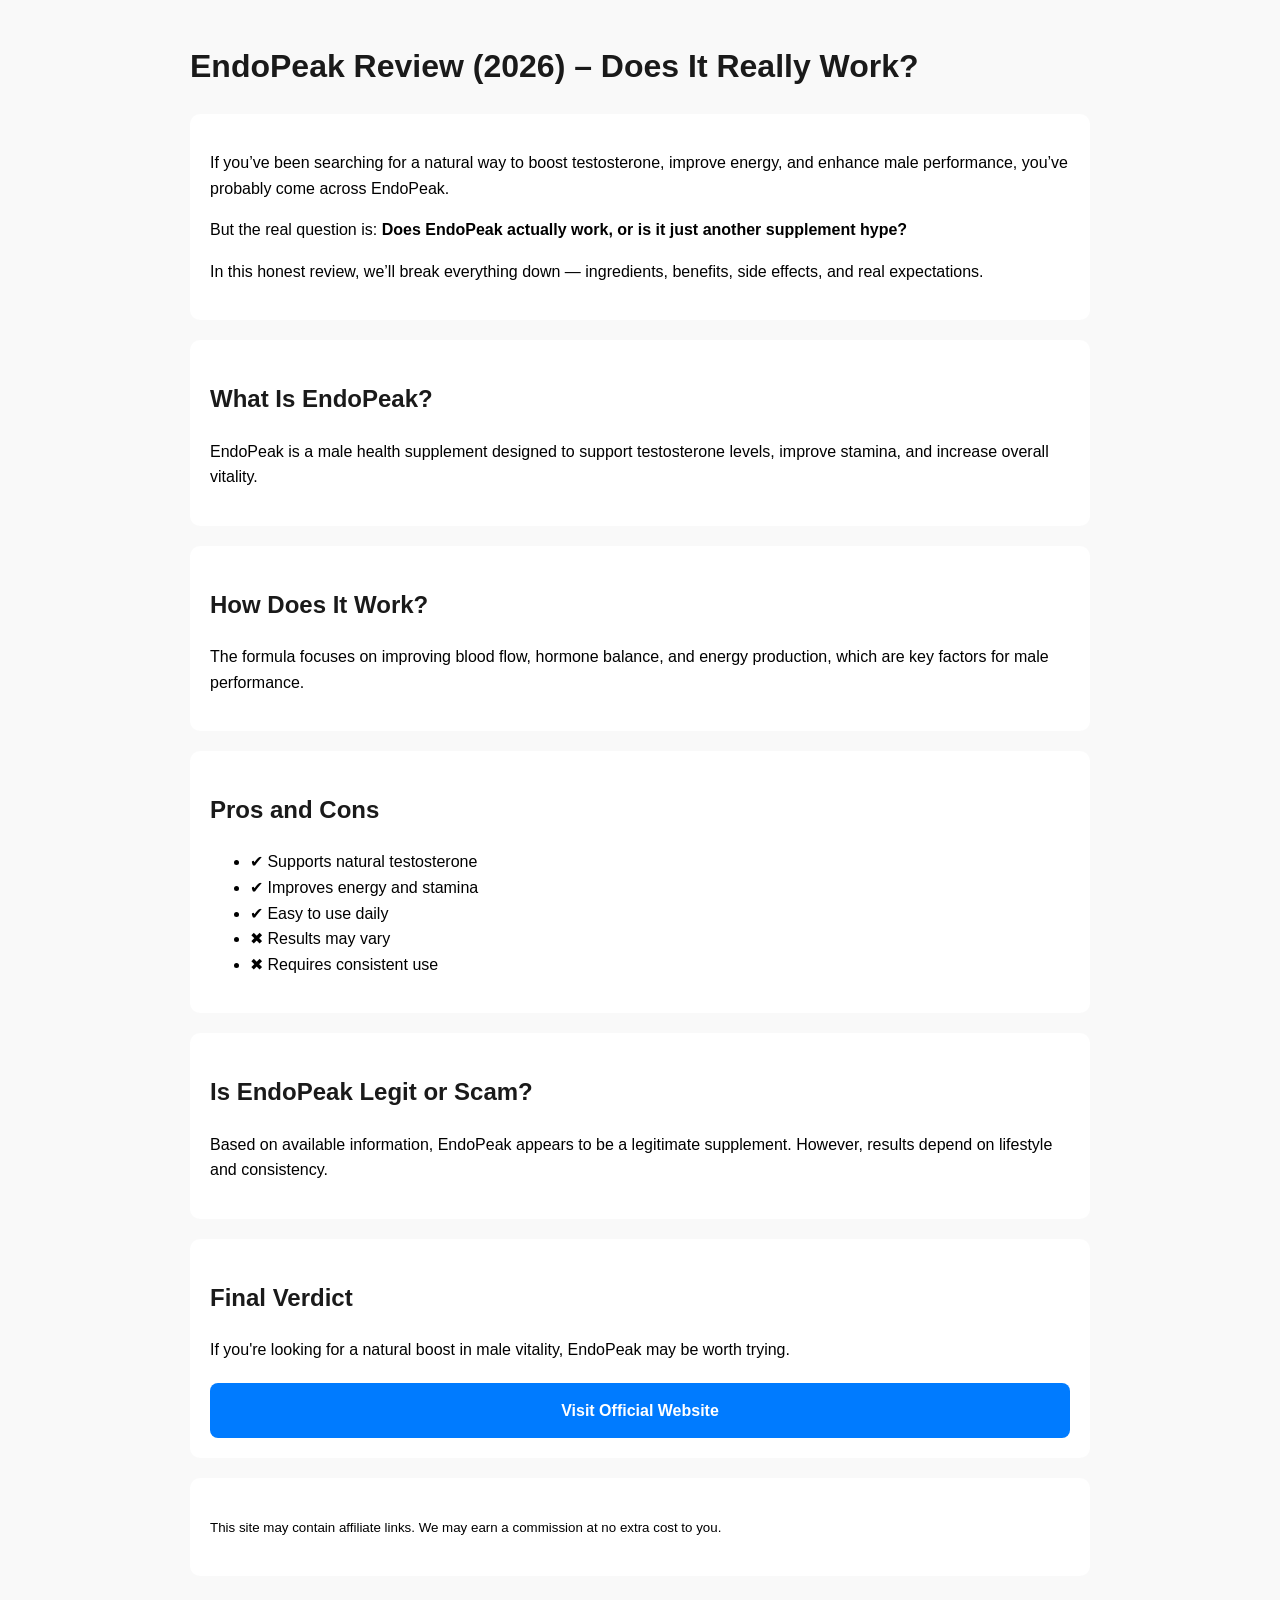
==== index.html @ dfcaf596 "Create index.html for EndoPeak review This HTML document provides a comprehensive review of the Endo" ====
<!DOCTYPE html>
<html lang="en">
<head>
<meta charset="UTF-8">
<meta name="viewport" content="width=device-width, initial-scale=1.0">

<title>EndoPeak Review (2026) - Does It Really Work?</title>

<meta name="description" content="EndoPeak review 2026. Discover if this male health supplement really works, its ingredients, side effects, and results.">

<style>
body {
    font-family: Arial, sans-serif;
    line-height: 1.6;
    max-width: 900px;
    margin: auto;
    padding: 20px;
    background: #f9f9f9;
}

h1, h2 {
    color: #1a1a1a;
}

.box {
    background: white;
    padding: 20px;
    margin: 20px 0;
    border-radius: 10px;
}

.button {
    display: block;
    background: #007bff;
    color: white;
    text-align: center;
    padding: 15px;
    text-decoration: none;
    font-weight: bold;
    border-radius: 8px;
    margin-top: 20px;
}

.button:hover {
    background: #0056b3;
}
</style>

</head>
<body>

<h1>EndoPeak Review (2026) – Does It Really Work?</h1>

<div class="box">
<p>If you’ve been searching for a natural way to boost testosterone, improve energy, and enhance male performance, you’ve probably come across EndoPeak.</p>

<p>But the real question is: <strong>Does EndoPeak actually work, or is it just another supplement hype?</strong></p>

<p>In this honest review, we’ll break everything down — ingredients, benefits, side effects, and real expectations.</p>
</div>

<div class="box">
<h2>What Is EndoPeak?</h2>
<p>EndoPeak is a male health supplement designed to support testosterone levels, improve stamina, and increase overall vitality.</p>
</div>

<div class="box">
<h2>How Does It Work?</h2>
<p>The formula focuses on improving blood flow, hormone balance, and energy production, which are key factors for male performance.</p>
</div>

<div class="box">
<h2>Pros and Cons</h2>
<ul>
<li>✔ Supports natural testosterone</li>
<li>✔ Improves energy and stamina</li>
<li>✔ Easy to use daily</li>
<li>✖ Results may vary</li>
<li>✖ Requires consistent use</li>
</ul>
</div>

<div class="box">
<h2>Is EndoPeak Legit or Scam?</h2>
<p>Based on available information, EndoPeak appears to be a legitimate supplement. However, results depend on lifestyle and consistency.</p>
</div>

<div class="box">
<h2>Final Verdict</h2>
<p>If you're looking for a natural boost in male vitality, EndoPeak may be worth trying.</p>

<a class="button" href="https://peakvitalc.hop.clickbank.net/?vendor=endopeak" target="_blank">
Visit Official Website
</a>
</div>

<div class="box">
<p><small>This site may contain affiliate links. We may earn a commission at no extra cost to you.</small></p>
</div>

</body>
</html>
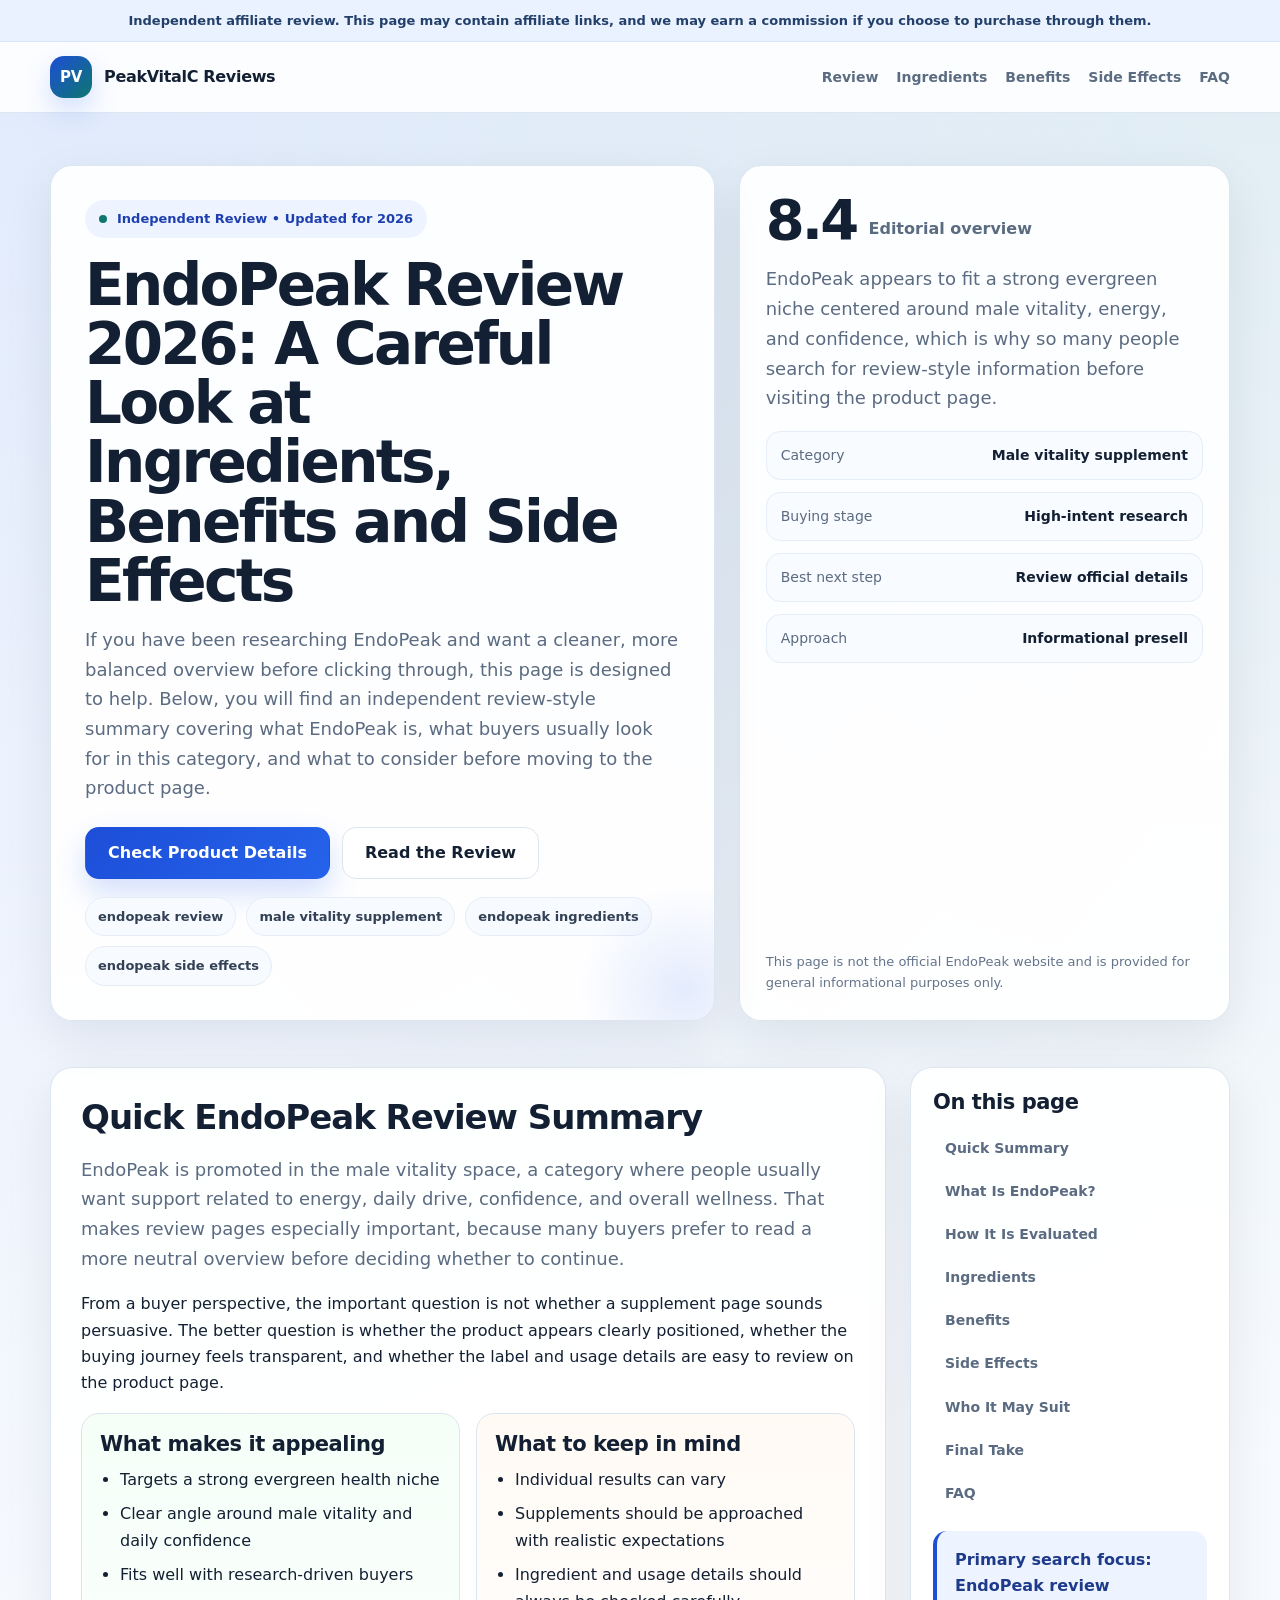
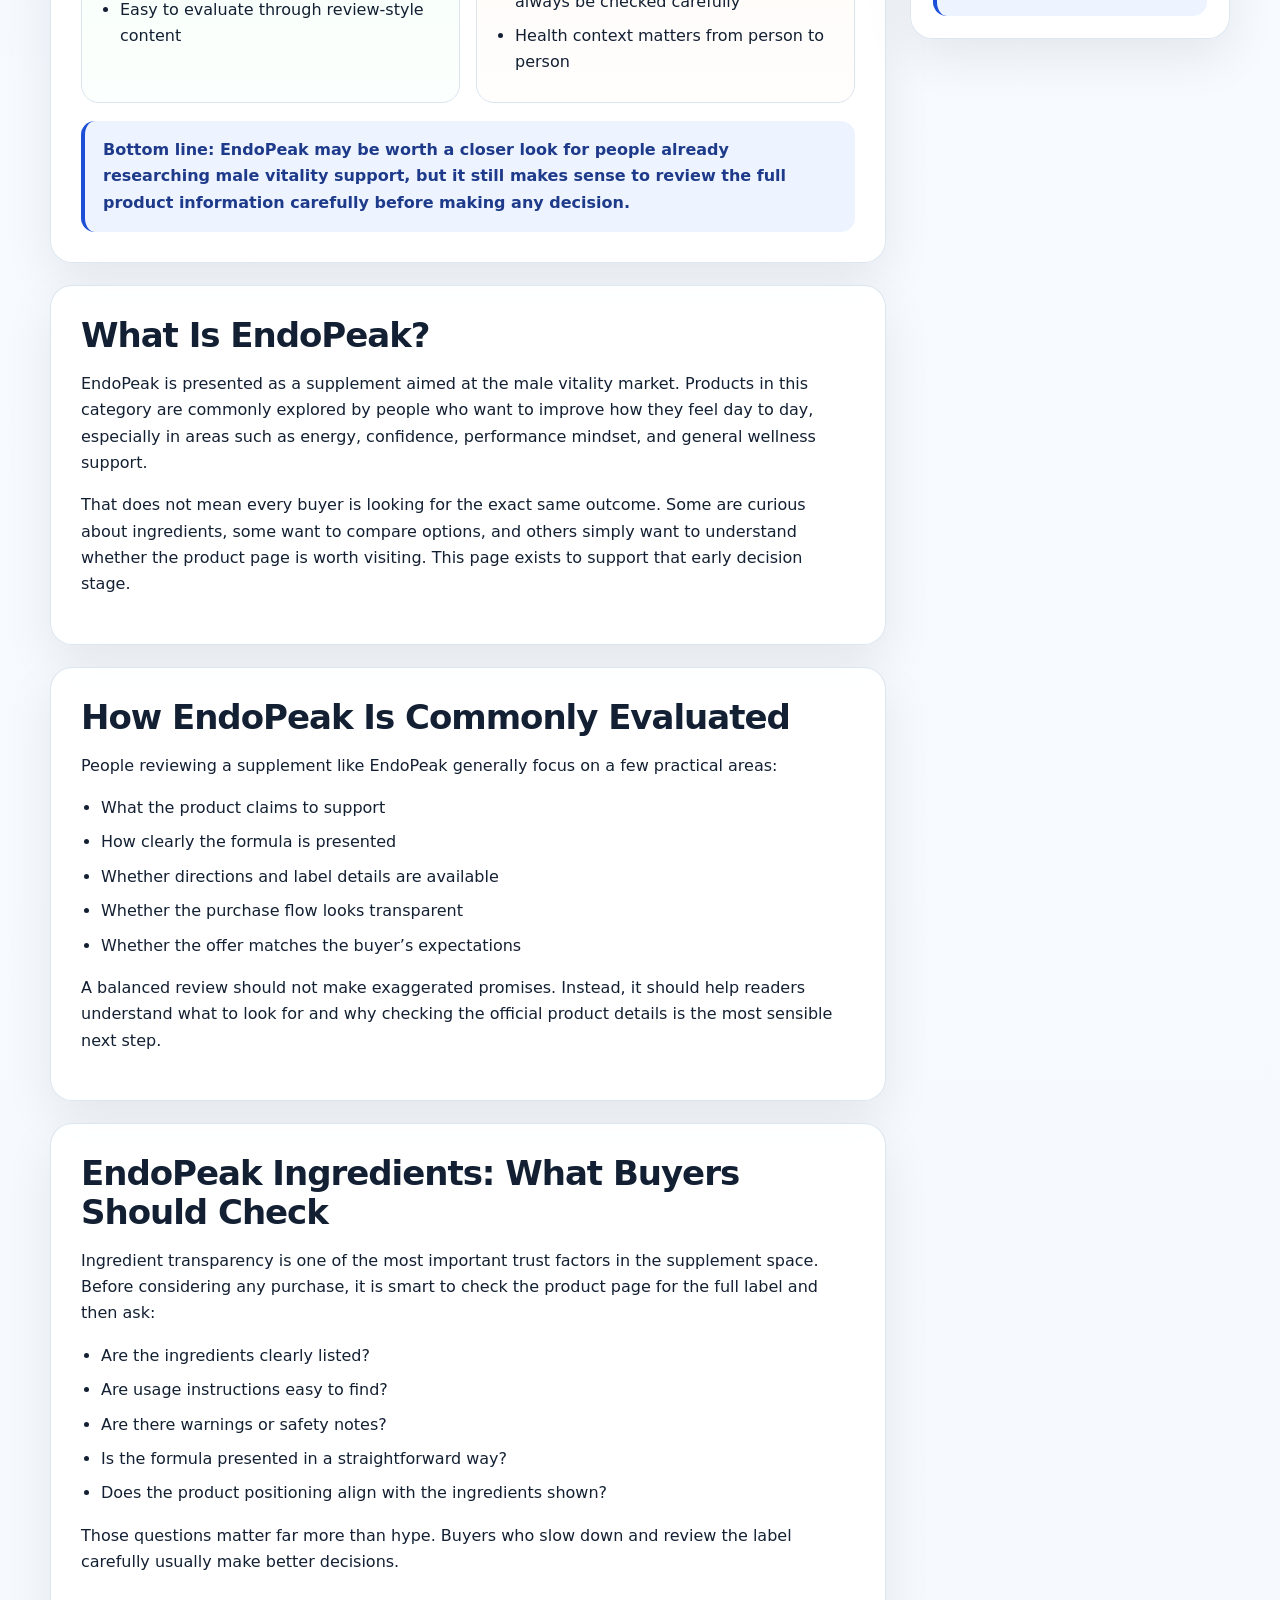
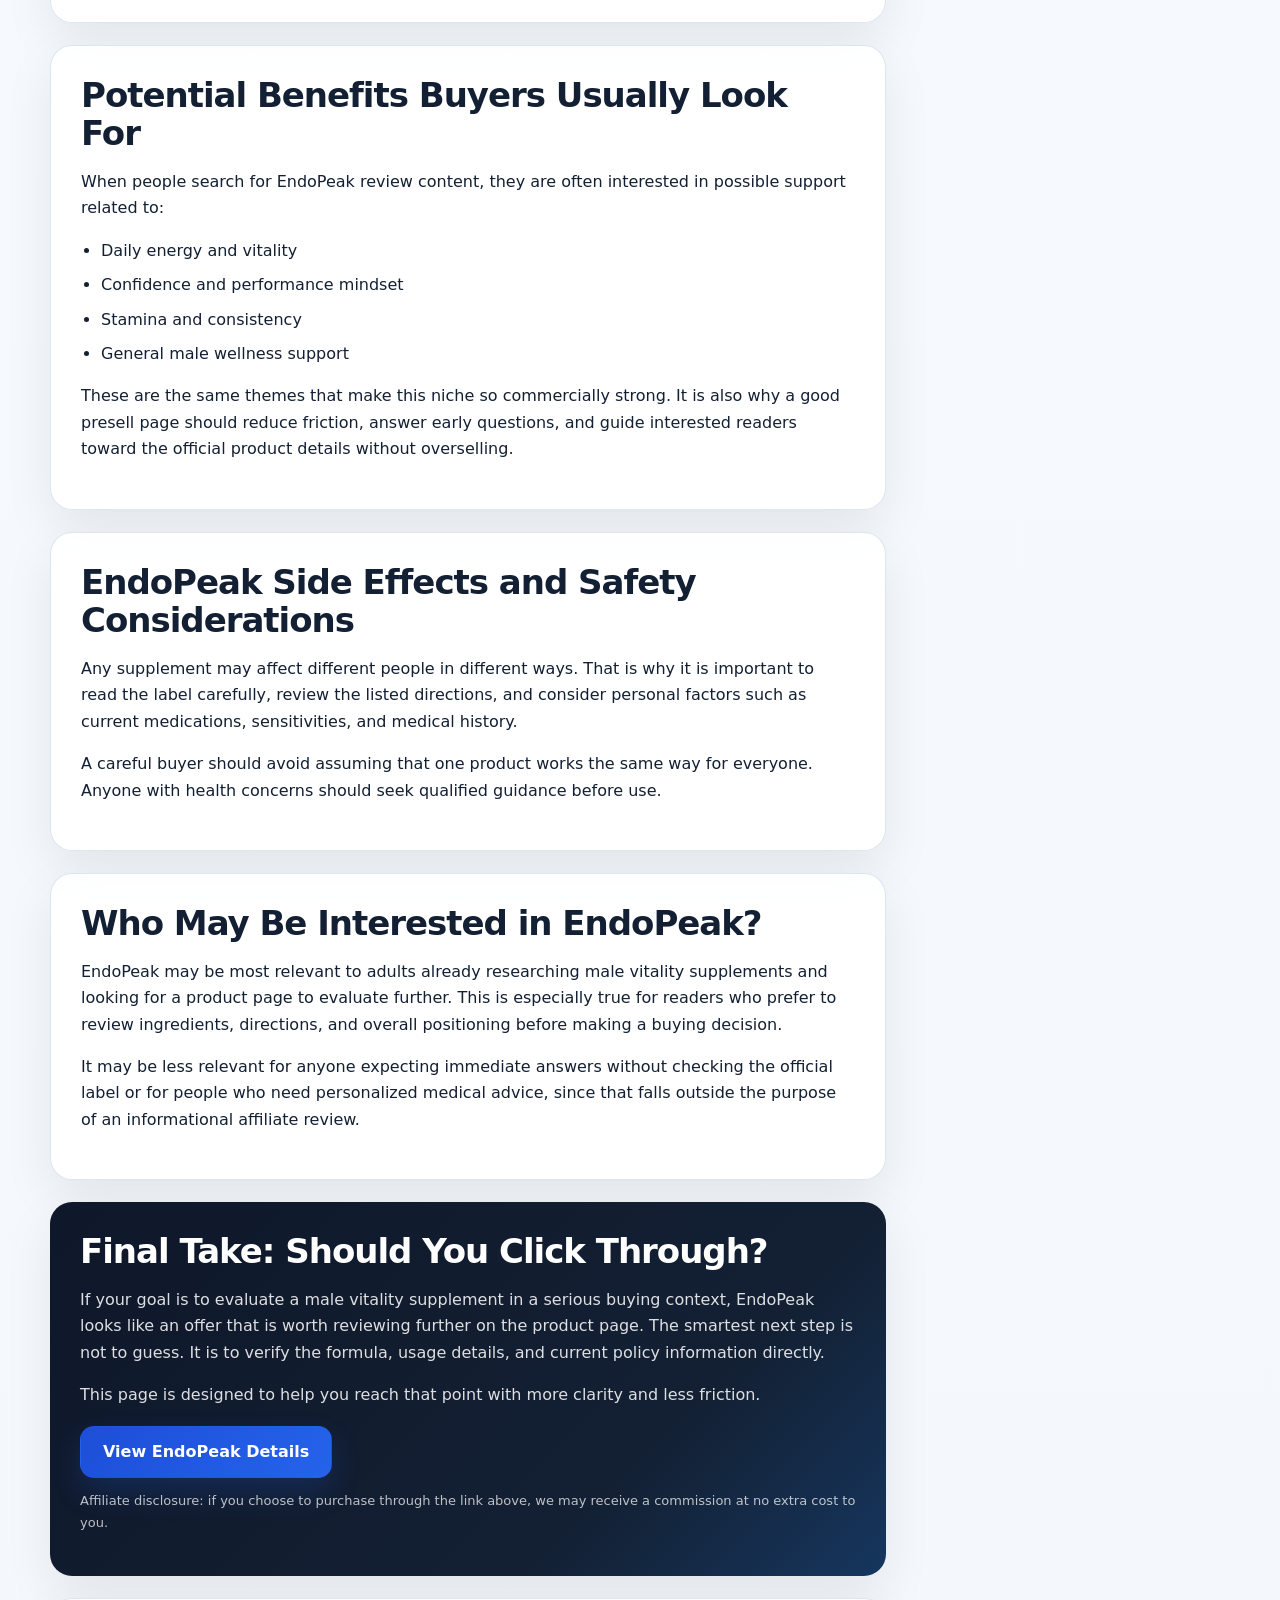
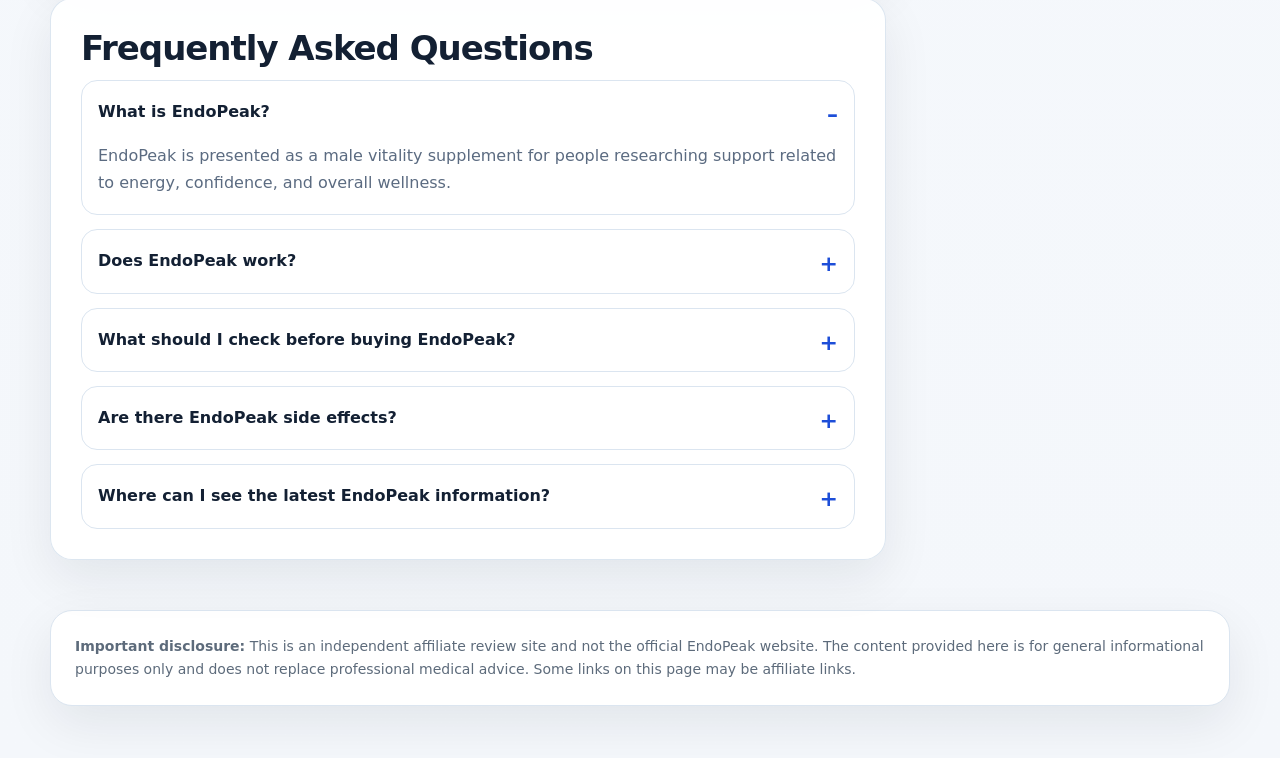
==== commit 08949d71: "Enhance SEO and styling in index.html Updated meta tags for SEO and improved styling." ====
--- a/index.html
+++ b/index.html
@@ -1,102 +1,841 @@
 <!DOCTYPE html>
 <html lang="en">
 <head>
-<meta charset="UTF-8">
-<meta name="viewport" content="width=device-width, initial-scale=1.0">
-
-<title>EndoPeak Review (2026) - Does It Really Work?</title>
-
-<meta name="description" content="EndoPeak review 2026. Discover if this male health supplement really works, its ingredients, side effects, and results.">
-
-<style>
-body {
-    font-family: Arial, sans-serif;
-    line-height: 1.6;
-    max-width: 900px;
-    margin: auto;
-    padding: 20px;
-    background: #f9f9f9;
-}
-
-h1, h2 {
-    color: #1a1a1a;
-}
-
-.box {
-    background: white;
-    padding: 20px;
-    margin: 20px 0;
-    border-radius: 10px;
-}
-
-.button {
-    display: block;
-    background: #007bff;
-    color: white;
-    text-align: center;
-    padding: 15px;
-    text-decoration: none;
-    font-weight: bold;
-    border-radius: 8px;
-    margin-top: 20px;
-}
-
-.button:hover {
-    background: #0056b3;
-}
-</style>
-
+  <meta charset="UTF-8" />
+  <meta name="viewport" content="width=device-width, initial-scale=1.0" />
+
+  <title>EndoPeak Review 2026 | Independent Look at Ingredients, Benefits & Side Effects</title>
+  <meta name="description" content="Independent EndoPeak review for 2026. Learn about EndoPeak ingredients, potential benefits, side effects, and whether this male vitality supplement may be worth considering." />
+  <meta name="robots" content="index,follow,max-image-preview:large" />
+  <meta name="author" content="PeakVitalC Reviews" />
+  <meta name="theme-color" content="#0b1220" />
+  <link rel="canonical" href="https://jotaguedes29-tech.github.io/endopeak-review/" />
+
+  <meta property="og:type" content="website" />
+  <meta property="og:title" content="EndoPeak Review 2026 | Independent Look at Ingredients, Benefits & Side Effects" />
+  <meta property="og:description" content="Read this independent EndoPeak review covering ingredients, possible benefits, side effects, and key buying considerations." />
+  <meta property="og:url" content="https://jotaguedes29-tech.github.io/endopeak-review/" />
+  <meta property="og:site_name" content="PeakVitalC Reviews" />
+
+  <meta name="twitter:card" content="summary_large_image" />
+  <meta name="twitter:title" content="EndoPeak Review 2026" />
+  <meta name="twitter:description" content="Independent EndoPeak review covering ingredients, benefits, side effects, and key buying considerations." />
+
+  <style>
+    :root{
+      --bg:#f4f7fb;
+      --surface:#ffffff;
+      --surface-2:#f8fbff;
+      --text:#132033;
+      --muted:#5b6b81;
+      --line:#dbe5f0;
+      --brand:#1d4ed8;
+      --brand-2:#2563eb;
+      --accent:#0f766e;
+      --shadow:0 18px 50px rgba(15, 23, 42, 0.08);
+      --radius:22px;
+      --max:1180px;
+    }
+
+    *{box-sizing:border-box}
+    html{scroll-behavior:smooth}
+    body{
+      margin:0;
+      font-family:Inter, ui-sans-serif, system-ui, -apple-system, Segoe UI, Roboto, Arial, sans-serif;
+      color:var(--text);
+      background:
+        radial-gradient(circle at top left, rgba(37,99,235,.10), transparent 30%),
+        radial-gradient(circle at top right, rgba(15,118,110,.08), transparent 26%),
+        linear-gradient(180deg,#f8fbff 0%,#f4f7fb 100%);
+      line-height:1.65;
+    }
+
+    a{color:inherit;text-decoration:none}
+    img{max-width:100%;display:block}
+    .container{width:min(var(--max), calc(100% - 32px)); margin:0 auto}
+
+    .top-disclosure{
+      background:#eaf2ff;
+      border-bottom:1px solid #d6e4ff;
+      color:#23406b;
+      font-size:13px;
+    }
+
+    .top-disclosure .container{
+      padding:10px 0;
+      text-align:center;
+      font-weight:600;
+    }
+
+    .header{
+      position:sticky;
+      top:0;
+      z-index:40;
+      backdrop-filter:blur(10px);
+      background:rgba(255,255,255,.88);
+      border-bottom:1px solid rgba(219,229,240,.9);
+    }
+
+    .header-inner{
+      display:flex;
+      align-items:center;
+      justify-content:space-between;
+      gap:18px;
+      padding:14px 0;
+    }
+
+    .brand{
+      display:flex;
+      align-items:center;
+      gap:12px;
+      font-weight:800;
+      letter-spacing:-0.02em;
+    }
+
+    .brand-mark{
+      width:42px;
+      height:42px;
+      display:grid;
+      place-items:center;
+      border-radius:14px;
+      background:linear-gradient(135deg,var(--brand),var(--accent));
+      color:#fff;
+      box-shadow:0 12px 28px rgba(37,99,235,.20);
+      font-size:15px;
+    }
+
+    .nav{
+      display:flex;
+      align-items:center;
+      gap:18px;
+      color:var(--muted);
+      font-size:14px;
+      font-weight:600;
+    }
+
+    .nav a:hover{color:var(--text)}
+
+    .hero{
+      padding:52px 0 28px;
+    }
+
+    .hero-grid{
+      display:grid;
+      grid-template-columns:1.15fr .85fr;
+      gap:24px;
+      align-items:stretch;
+    }
+
+    .card{
+      background:rgba(255,255,255,.92);
+      border:1px solid rgba(219,229,240,.95);
+      border-radius:var(--radius);
+      box-shadow:var(--shadow);
+    }
+
+    .hero-card{
+      padding:34px;
+      overflow:hidden;
+      position:relative;
+    }
+
+    .hero-card::before{
+      content:"";
+      position:absolute;
+      inset:auto -80px -80px auto;
+      width:220px;
+      height:220px;
+      border-radius:50%;
+      background:radial-gradient(circle, rgba(37,99,235,.12), transparent 68%);
+      pointer-events:none;
+    }
+
+    .eyebrow{
+      display:inline-flex;
+      align-items:center;
+      gap:10px;
+      padding:8px 14px;
+      border-radius:999px;
+      background:#eef4ff;
+      color:#1e40af;
+      font-size:13px;
+      font-weight:800;
+      margin-bottom:18px;
+    }
+
+    .eyebrow::before{
+      content:"";
+      width:8px;
+      height:8px;
+      border-radius:50%;
+      background:var(--accent);
+    }
+
+    h1{
+      margin:0 0 14px;
+      font-size:clamp(34px,5vw,58px);
+      line-height:1.02;
+      letter-spacing:-0.045em;
+    }
+
+    .hero p{
+      margin:0;
+      color:var(--muted);
+      font-size:18px;
+      max-width:64ch;
+    }
+
+    .hero-actions{
+      margin-top:24px;
+      display:flex;
+      flex-wrap:wrap;
+      gap:12px;
+    }
+
+    .btn{
+      display:inline-flex;
+      align-items:center;
+      justify-content:center;
+      min-height:52px;
+      padding:0 22px;
+      border-radius:14px;
+      font-weight:800;
+      transition:.18s ease;
+      border:1px solid transparent;
+    }
+
+    .btn-primary{
+      color:#fff;
+      background:linear-gradient(135deg,var(--brand),var(--brand-2));
+      box-shadow:0 14px 30px rgba(37,99,235,.20);
+    }
+
+    .btn-primary:hover{transform:translateY(-1px)}
+    .btn-secondary{
+      background:#fff;
+      color:var(--text);
+      border-color:var(--line);
+    }
+
+    .badge-row{
+      display:flex;
+      flex-wrap:wrap;
+      gap:10px;
+      margin-top:18px;
+    }
+
+    .badge{
+      padding:8px 12px;
+      border-radius:999px;
+      background:#f7faff;
+      border:1px solid #e6edf7;
+      font-size:13px;
+      font-weight:700;
+      color:#334155;
+    }
+
+    .summary-card{
+      padding:26px;
+      display:flex;
+      flex-direction:column;
+      justify-content:space-between;
+    }
+
+    .score-wrap{
+      display:flex;
+      align-items:flex-end;
+      gap:12px;
+      margin-bottom:16px;
+    }
+
+    .score{
+      font-size:56px;
+      line-height:1;
+      font-weight:900;
+      letter-spacing:-0.05em;
+    }
+
+    .score-label{
+      color:var(--muted);
+      font-weight:700;
+      margin-bottom:6px;
+    }
+
+    .fact-list{
+      display:grid;
+      gap:12px;
+      margin-top:18px;
+    }
+
+    .fact{
+      display:flex;
+      justify-content:space-between;
+      gap:12px;
+      padding:12px 14px;
+      border-radius:14px;
+      background:#f8fbff;
+      border:1px solid #e5edf7;
+      font-size:14px;
+    }
+
+    .fact span:first-child{color:var(--muted)}
+    .fact strong{font-weight:800}
+
+    .layout{
+      padding:18px 0 24px;
+    }
+
+    .layout-grid{
+      display:grid;
+      grid-template-columns:1fr 320px;
+      gap:24px;
+      align-items:start;
+    }
+
+    .content{
+      display:grid;
+      gap:22px;
+    }
+
+    .section-card{
+      padding:30px;
+    }
+
+    h2{
+      margin:0 0 12px;
+      font-size:clamp(24px,3vw,34px);
+      line-height:1.14;
+      letter-spacing:-0.03em;
+    }
+
+    h3{
+      margin:0 0 10px;
+      font-size:21px;
+      line-height:1.2;
+      letter-spacing:-0.02em;
+    }
+
+    .lead{
+      font-size:18px;
+      color:var(--muted);
+    }
+
+    .list{
+      margin:0;
+      padding-left:20px;
+    }
+
+    .list li{margin:8px 0}
+
+    .note{
+      margin-top:18px;
+      padding:16px 18px;
+      border-left:4px solid var(--brand);
+      border-radius:14px;
+      background:#eef4ff;
+      color:#1e3a8a;
+      font-weight:600;
+    }
+
+    .pros-cons{
+      display:grid;
+      grid-template-columns:1fr 1fr;
+      gap:16px;
+      margin-top:16px;
+    }
+
+    .mini{
+      padding:18px;
+      border-radius:18px;
+      border:1px solid var(--line);
+      background:#fbfdff;
+    }
+
+    .mini.pros{background:linear-gradient(180deg,#f5fff8,#fbfffd)}
+    .mini.cons{background:linear-gradient(180deg,#fffaf4,#fffefd)}
+
+    .sidebar{
+      position:sticky;
+      top:88px;
+    }
+
+    .sidebar-card{
+      padding:22px;
+    }
+
+    .sidebar a{
+      display:block;
+      padding:10px 12px;
+      border-radius:12px;
+      color:var(--muted);
+      font-size:14px;
+      font-weight:600;
+    }
+
+    .sidebar a:hover{
+      background:#f3f7fc;
+      color:var(--text);
+    }
+
+    .cta-box{
+      background:linear-gradient(135deg,#0f172a,#132033 70%,#16365e);
+      color:#fff;
+      border:none;
+    }
+
+    .cta-box p,
+    .cta-box li{color:rgba(255,255,255,.86)}
+
+    .faq{
+      display:grid;
+      gap:14px;
+      margin-top:12px;
+    }
+
+    details{
+      border:1px solid var(--line);
+      border-radius:16px;
+      background:#fff;
+      padding:0 16px;
+      overflow:hidden;
+    }
+
+    summary{
+      list-style:none;
+      cursor:pointer;
+      font-weight:800;
+      padding:18px 0;
+      padding-right:24px;
+      position:relative;
+    }
+
+    summary::-webkit-details-marker{display:none}
+    summary::after{
+      content:"+";
+      position:absolute;
+      right:0;
+      top:16px;
+      font-size:22px;
+      color:var(--brand);
+    }
+
+    details[open] summary::after{content:"–"}
+    details p{
+      margin:0 0 18px;
+      color:var(--muted);
+    }
+
+    .disclaimer{
+      font-size:13px;
+      color:#64748b;
+      margin-top:12px;
+    }
+
+    .footer{
+      padding:26px 0 52px;
+    }
+
+    .footer-card{
+      padding:24px;
+      border-radius:22px;
+      background:#fff;
+      border:1px solid var(--line);
+      box-shadow:var(--shadow);
+      color:#5d6b7b;
+      font-size:14px;
+    }
+
+    .sticky-mobile{
+      display:none;
+    }
+
+    @media (max-width: 980px){
+      .hero-grid,
+      .layout-grid{
+        grid-template-columns:1fr;
+      }
+      .sidebar{position:static}
+    }
+
+    @media (max-width: 720px){
+      .nav{display:none}
+      .hero{padding-top:30px}
+      .hero-card,
+      .summary-card,
+      .section-card,
+      .sidebar-card{padding:22px}
+      .pros-cons{grid-template-columns:1fr}
+      .sticky-mobile{
+        display:block;
+        position:sticky;
+        bottom:14px;
+        z-index:50;
+        padding:0 16px 16px;
+      }
+      .sticky-mobile .btn{
+        width:100%;
+        border-radius:16px;
+      }
+    }
+  </style>
+
+  <script type="application/ld+json">
+  {
+    "@context":"https://schema.org",
+    "@type":"WebPage",
+    "name":"EndoPeak Review 2026",
+    "description":"Independent EndoPeak review discussing ingredients, possible benefits, side effects, and key buying considerations.",
+    "url":"https://jotaguedes29-tech.github.io/endopeak-review/",
+    "inLanguage":"en"
+  }
+  </script>
+
+  <script type="application/ld+json">
+  {
+    "@context":"https://schema.org",
+    "@type":"FAQPage",
+    "mainEntity":[
+      {
+        "@type":"Question",
+        "name":"What is EndoPeak?",
+        "acceptedAnswer":{
+          "@type":"Answer",
+          "text":"EndoPeak is presented as a male vitality supplement intended for men looking into support for daily energy, confidence, and overall wellness."
+        }
+      },
+      {
+        "@type":"Question",
+        "name":"Does EndoPeak work?",
+        "acceptedAnswer":{
+          "@type":"Answer",
+          "text":"Results can vary by person. Factors such as consistency, lifestyle, age, sleep, nutrition, and overall health may influence individual experience."
+        }
+      },
+      {
+        "@type":"Question",
+        "name":"What should I look at before buying EndoPeak?",
+        "acceptedAnswer":{
+          "@type":"Answer",
+          "text":"Before buying, it is sensible to review the official product page, ingredient label, directions, and current policy details carefully."
+        }
+      },
+      {
+        "@type":"Question",
+        "name":"Are there EndoPeak side effects?",
+        "acceptedAnswer":{
+          "@type":"Answer",
+          "text":"Any supplement can affect people differently. Anyone with a medical condition, medications, or ingredient sensitivities should review the label carefully and consult a qualified professional when appropriate."
+        }
+      },
+      {
+        "@type":"Question",
+        "name":"Where can I check the latest EndoPeak details?",
+        "acceptedAnswer":{
+          "@type":"Answer",
+          "text":"The latest product information should be checked on the official product page."
+        }
+      }
+    ]
+  }
+  </script>
 </head>
 <body>
 
-<h1>EndoPeak Review (2026) – Does It Really Work?</h1>
-
-<div class="box">
-<p>If you’ve been searching for a natural way to boost testosterone, improve energy, and enhance male performance, you’ve probably come across EndoPeak.</p>
-
-<p>But the real question is: <strong>Does EndoPeak actually work, or is it just another supplement hype?</strong></p>
-
-<p>In this honest review, we’ll break everything down — ingredients, benefits, side effects, and real expectations.</p>
-</div>
-
-<div class="box">
-<h2>What Is EndoPeak?</h2>
-<p>EndoPeak is a male health supplement designed to support testosterone levels, improve stamina, and increase overall vitality.</p>
-</div>
-
-<div class="box">
-<h2>How Does It Work?</h2>
-<p>The formula focuses on improving blood flow, hormone balance, and energy production, which are key factors for male performance.</p>
-</div>
-
-<div class="box">
-<h2>Pros and Cons</h2>
-<ul>
-<li>✔ Supports natural testosterone</li>
-<li>✔ Improves energy and stamina</li>
-<li>✔ Easy to use daily</li>
-<li>✖ Results may vary</li>
-<li>✖ Requires consistent use</li>
-</ul>
-</div>
-
-<div class="box">
-<h2>Is EndoPeak Legit or Scam?</h2>
-<p>Based on available information, EndoPeak appears to be a legitimate supplement. However, results depend on lifestyle and consistency.</p>
-</div>
-
-<div class="box">
-<h2>Final Verdict</h2>
-<p>If you're looking for a natural boost in male vitality, EndoPeak may be worth trying.</p>
-
-<a class="button" href="https://peakvitalc.hop.clickbank.net/?vendor=endopeak" target="_blank">
-Visit Official Website
-</a>
-</div>
-
-<div class="box">
-<p><small>This site may contain affiliate links. We may earn a commission at no extra cost to you.</small></p>
-</div>
-
+  <div class="top-disclosure">
+    <div class="container">
+      Independent affiliate review. This page may contain affiliate links, and we may earn a commission if you choose to purchase through them.
+    </div>
+  </div>
+
+  <header class="header">
+    <div class="container header-inner">
+      <a class="brand" href="#">
+        <span class="brand-mark">PV</span>
+        <span>PeakVitalC Reviews</span>
+      </a>
+
+      <nav class="nav">
+        <a href="#review">Review</a>
+        <a href="#ingredients">Ingredients</a>
+        <a href="#benefits">Benefits</a>
+        <a href="#side-effects">Side Effects</a>
+        <a href="#faq">FAQ</a>
+      </nav>
+    </div>
+  </header>
+
+  <main>
+    <section class="hero">
+      <div class="container hero-grid">
+        <div class="card hero-card">
+          <div class="eyebrow">Independent Review • Updated for 2026</div>
+          <h1>EndoPeak Review 2026: A Careful Look at Ingredients, Benefits and Side Effects</h1>
+          <p>
+            If you have been researching EndoPeak and want a cleaner, more balanced overview before clicking through,
+            this page is designed to help. Below, you will find an independent review-style summary covering what
+            EndoPeak is, what buyers usually look for in this category, and what to consider before moving to the product page.
+          </p>
+
+          <div class="hero-actions">
+            <a class="btn btn-primary" href="SEU_HOPLINK_AQUI" rel="nofollow sponsored" target="_blank">Check Product Details</a>
+            <a class="btn btn-secondary" href="#review">Read the Review</a>
+          </div>
+
+          <div class="badge-row">
+            <span class="badge">endopeak review</span>
+            <span class="badge">male vitality supplement</span>
+            <span class="badge">endopeak ingredients</span>
+            <span class="badge">endopeak side effects</span>
+          </div>
+        </div>
+
+        <aside class="card summary-card">
+          <div>
+            <div class="score-wrap">
+              <div class="score">8.4</div>
+              <div class="score-label">Editorial overview</div>
+            </div>
+
+            <p style="margin:0;color:var(--muted)">
+              EndoPeak appears to fit a strong evergreen niche centered around male vitality, energy, and confidence,
+              which is why so many people search for review-style information before visiting the product page.
+            </p>
+
+            <div class="fact-list">
+              <div class="fact"><span>Category</span><strong>Male vitality supplement</strong></div>
+              <div class="fact"><span>Buying stage</span><strong>High-intent research</strong></div>
+              <div class="fact"><span>Best next step</span><strong>Review official details</strong></div>
+              <div class="fact"><span>Approach</span><strong>Informational presell</strong></div>
+            </div>
+          </div>
+
+          <div class="disclaimer">
+            This page is not the official EndoPeak website and is provided for general informational purposes only.
+          </div>
+        </aside>
+      </div>
+    </section>
+
+    <section class="layout">
+      <div class="container layout-grid">
+        <div class="content">
+
+          <article class="card section-card" id="review">
+            <h2>Quick EndoPeak Review Summary</h2>
+            <p class="lead">
+              EndoPeak is promoted in the male vitality space, a category where people usually want support related to
+              energy, daily drive, confidence, and overall wellness. That makes review pages especially important,
+              because many buyers prefer to read a more neutral overview before deciding whether to continue.
+            </p>
+            <p>
+              From a buyer perspective, the important question is not whether a supplement page sounds persuasive.
+              The better question is whether the product appears clearly positioned, whether the buying journey feels transparent,
+              and whether the label and usage details are easy to review on the product page.
+            </p>
+
+            <div class="pros-cons">
+              <div class="mini pros">
+                <h3>What makes it appealing</h3>
+                <ul class="list">
+                  <li>Targets a strong evergreen health niche</li>
+                  <li>Clear angle around male vitality and daily confidence</li>
+                  <li>Fits well with research-driven buyers</li>
+                  <li>Easy to evaluate through review-style content</li>
+                </ul>
+              </div>
+
+              <div class="mini cons">
+                <h3>What to keep in mind</h3>
+                <ul class="list">
+                  <li>Individual results can vary</li>
+                  <li>Supplements should be approached with realistic expectations</li>
+                  <li>Ingredient and usage details should always be checked carefully</li>
+                  <li>Health context matters from person to person</li>
+                </ul>
+              </div>
+            </div>
+
+            <div class="note">
+              Bottom line: EndoPeak may be worth a closer look for people already researching male vitality support,
+              but it still makes sense to review the full product information carefully before making any decision.
+            </div>
+          </article>
+
+          <article class="card section-card" id="what-is">
+            <h2>What Is EndoPeak?</h2>
+            <p>
+              EndoPeak is presented as a supplement aimed at the male vitality market. Products in this category are commonly explored
+              by people who want to improve how they feel day to day, especially in areas such as energy, confidence, performance mindset,
+              and general wellness support.
+            </p>
+            <p>
+              That does not mean every buyer is looking for the exact same outcome. Some are curious about ingredients,
+              some want to compare options, and others simply want to understand whether the product page is worth visiting.
+              This page exists to support that early decision stage.
+            </p>
+          </article>
+
+          <article class="card section-card" id="how-it-works">
+            <h2>How EndoPeak Is Commonly Evaluated</h2>
+            <p>
+              People reviewing a supplement like EndoPeak generally focus on a few practical areas:
+            </p>
+            <ul class="list">
+              <li>What the product claims to support</li>
+              <li>How clearly the formula is presented</li>
+              <li>Whether directions and label details are available</li>
+              <li>Whether the purchase flow looks transparent</li>
+              <li>Whether the offer matches the buyer’s expectations</li>
+            </ul>
+            <p>
+              A balanced review should not make exaggerated promises. Instead, it should help readers understand what to look for
+              and why checking the official product details is the most sensible next step.
+            </p>
+          </article>
+
+          <article class="card section-card" id="ingredients">
+            <h2>EndoPeak Ingredients: What Buyers Should Check</h2>
+            <p>
+              Ingredient transparency is one of the most important trust factors in the supplement space.
+              Before considering any purchase, it is smart to check the product page for the full label and then ask:
+            </p>
+            <ul class="list">
+              <li>Are the ingredients clearly listed?</li>
+              <li>Are usage instructions easy to find?</li>
+              <li>Are there warnings or safety notes?</li>
+              <li>Is the formula presented in a straightforward way?</li>
+              <li>Does the product positioning align with the ingredients shown?</li>
+            </ul>
+            <p>
+              Those questions matter far more than hype. Buyers who slow down and review the label carefully usually make better decisions.
+            </p>
+          </article>
+
+          <article class="card section-card" id="benefits">
+            <h2>Potential Benefits Buyers Usually Look For</h2>
+            <p>
+              When people search for EndoPeak review content, they are often interested in possible support related to:
+            </p>
+            <ul class="list">
+              <li>Daily energy and vitality</li>
+              <li>Confidence and performance mindset</li>
+              <li>Stamina and consistency</li>
+              <li>General male wellness support</li>
+            </ul>
+            <p>
+              These are the same themes that make this niche so commercially strong. It is also why a good presell page should reduce friction,
+              answer early questions, and guide interested readers toward the official product details without overselling.
+            </p>
+          </article>
+
+          <article class="card section-card" id="side-effects">
+            <h2>EndoPeak Side Effects and Safety Considerations</h2>
+            <p>
+              Any supplement may affect different people in different ways. That is why it is important to read the label carefully,
+              review the listed directions, and consider personal factors such as current medications, sensitivities, and medical history.
+            </p>
+            <p>
+              A careful buyer should avoid assuming that one product works the same way for everyone. Anyone with health concerns should seek qualified guidance before use.
+            </p>
+          </article>
+
+          <article class="card section-card" id="who-is-it-for">
+            <h2>Who May Be Interested in EndoPeak?</h2>
+            <p>
+              EndoPeak may be most relevant to adults already researching male vitality supplements and looking for a product page to evaluate further.
+              This is especially true for readers who prefer to review ingredients, directions, and overall positioning before making a buying decision.
+            </p>
+            <p>
+              It may be less relevant for anyone expecting immediate answers without checking the official label or for people who need personalized medical advice,
+              since that falls outside the purpose of an informational affiliate review.
+            </p>
+          </article>
+
+          <article class="card section-card cta-box" id="final">
+            <h2>Final Take: Should You Click Through?</h2>
+            <p>
+              If your goal is to evaluate a male vitality supplement in a serious buying context, EndoPeak looks like an offer that is worth reviewing further on the product page.
+              The smartest next step is not to guess. It is to verify the formula, usage details, and current policy information directly.
+            </p>
+            <p>
+              This page is designed to help you reach that point with more clarity and less friction.
+            </p>
+
+            <div class="hero-actions" style="margin-top:18px">
+              <a class="btn btn-primary" href="SEU_HOPLINK_AQUI" rel="nofollow sponsored" target="_blank">View EndoPeak Details</a>
+            </div>
+
+            <p class="disclaimer" style="color:rgba(255,255,255,.72)">
+              Affiliate disclosure: if you choose to purchase through the link above, we may receive a commission at no extra cost to you.
+            </p>
+          </article>
+
+          <article class="card section-card" id="faq">
+            <h2>Frequently Asked Questions</h2>
+            <div class="faq">
+              <details open>
+                <summary>What is EndoPeak?</summary>
+                <p>EndoPeak is presented as a male vitality supplement for people researching support related to energy, confidence, and overall wellness.</p>
+              </details>
+
+              <details>
+                <summary>Does EndoPeak work?</summary>
+                <p>Results can vary from person to person. Consistency, routine, age, sleep, nutrition, and general health all matter when evaluating any supplement.</p>
+              </details>
+
+              <details>
+                <summary>What should I check before buying EndoPeak?</summary>
+                <p>It is sensible to review the official product page, ingredient label, directions, and current policy information before making any decision.</p>
+              </details>
+
+              <details>
+                <summary>Are there EndoPeak side effects?</summary>
+                <p>Any supplement may affect people differently. Anyone with medications, sensitivities, or health concerns should read the label carefully and seek qualified guidance if needed.</p>
+              </details>
+
+              <details>
+                <summary>Where can I see the latest EndoPeak information?</summary>
+                <p>The most reliable place to review current product details is the official product page linked from this review.</p>
+              </details>
+            </div>
+          </article>
+
+        </div>
+
+        <aside class="sidebar">
+          <div class="card sidebar-card">
+            <h3 style="margin-bottom:12px">On this page</h3>
+            <a href="#review">Quick Summary</a>
+            <a href="#what-is">What Is EndoPeak?</a>
+            <a href="#how-it-works">How It Is Evaluated</a>
+            <a href="#ingredients">Ingredients</a>
+            <a href="#benefits">Benefits</a>
+            <a href="#side-effects">Side Effects</a>
+            <a href="#who-is-it-for">Who It May Suit</a>
+            <a href="#final">Final Take</a>
+            <a href="#faq">FAQ</a>
+
+            <div class="note" style="margin-top:16px">
+              Primary search focus:
+              <br><strong>EndoPeak review</strong>
+            </div>
+          </div>
+        </aside>
+      </div>
+    </section>
+
+    <section class="footer">
+      <div class="container">
+        <div class="footer-card">
+          <strong>Important disclosure:</strong>
+          This is an independent affiliate review site and not the official EndoPeak website. The content provided here is for general informational purposes only and does not replace professional medical advice. Some links on this page may be affiliate links.
+        </div>
+      </div>
+    </section>
+  </main>
+
+  <div class="sticky-mobile">
+    <a class="btn btn-primary"href="https://be868hoy-toso9ezq5qmk4pt6f.hop.clickbank.net" rel="nofollow sponsored" target="_blank">Check Product Details</a>
+  </div>
 </body>
 </html>
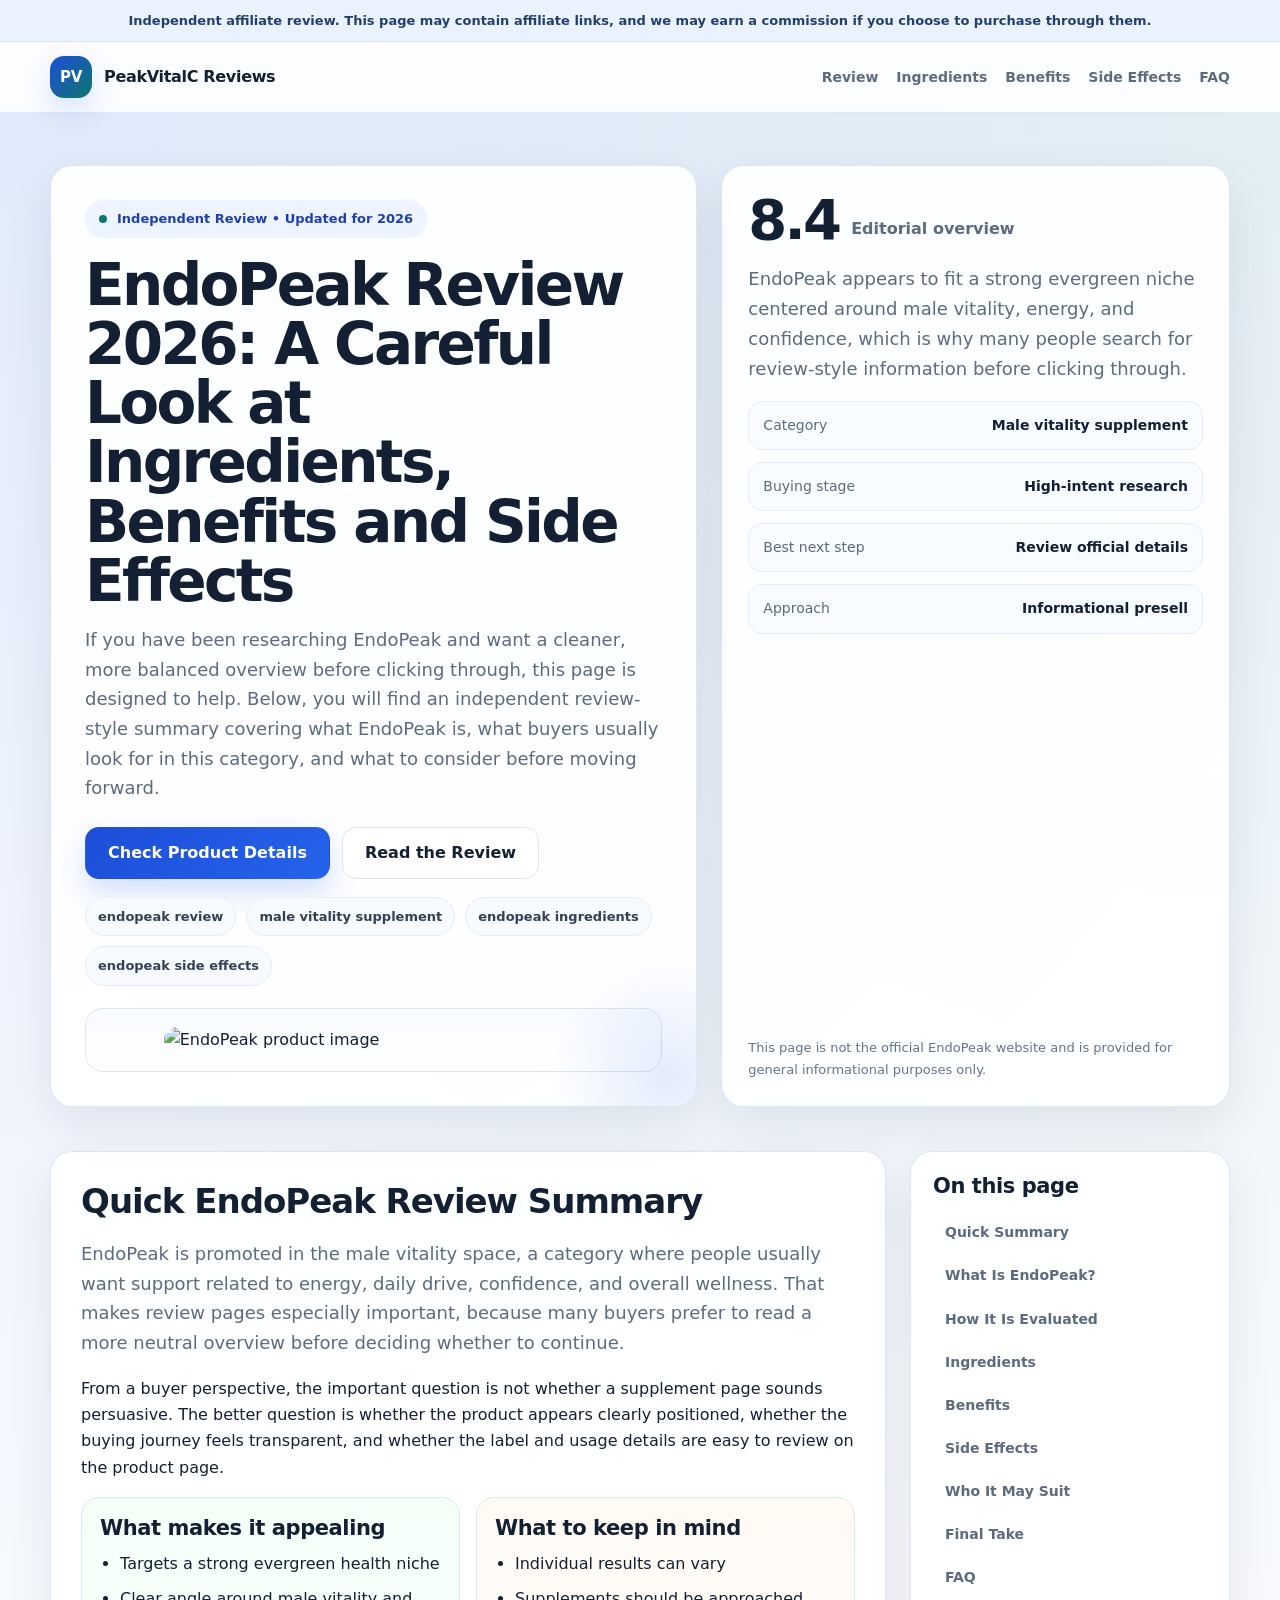
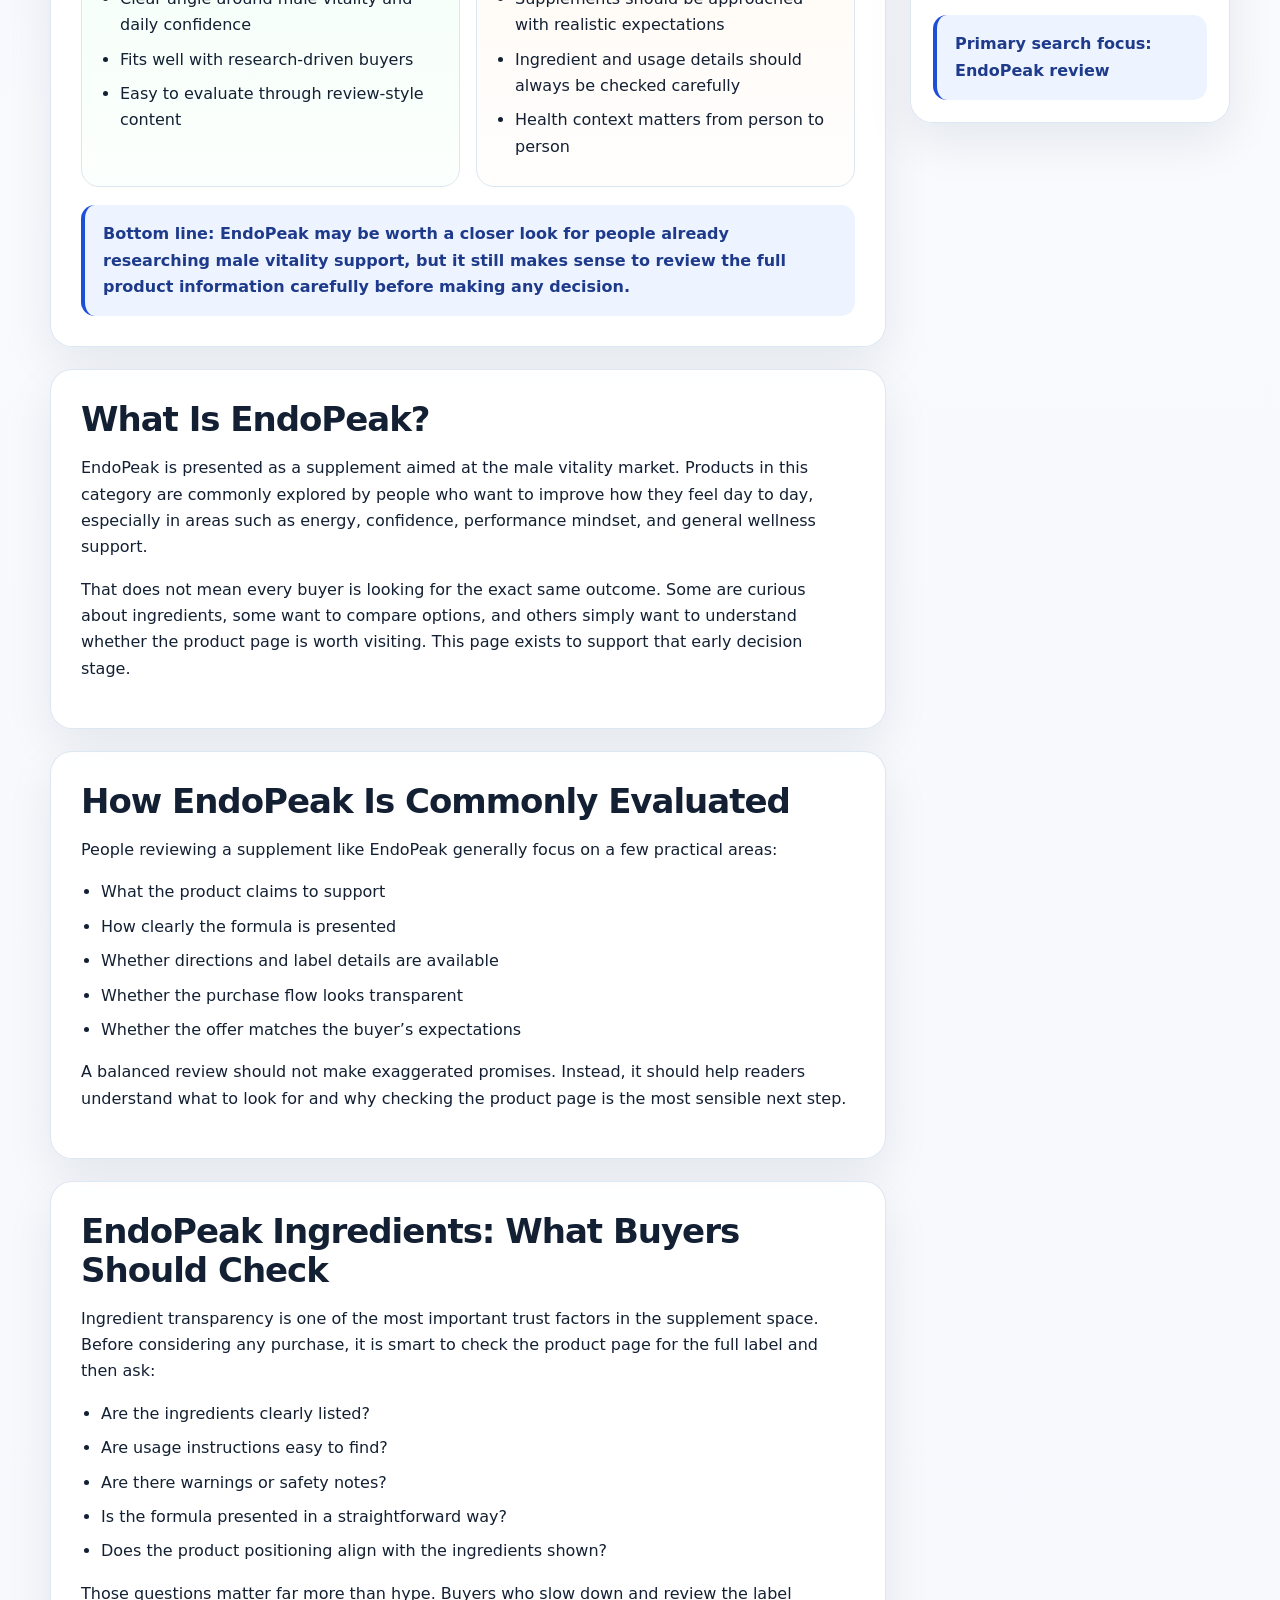
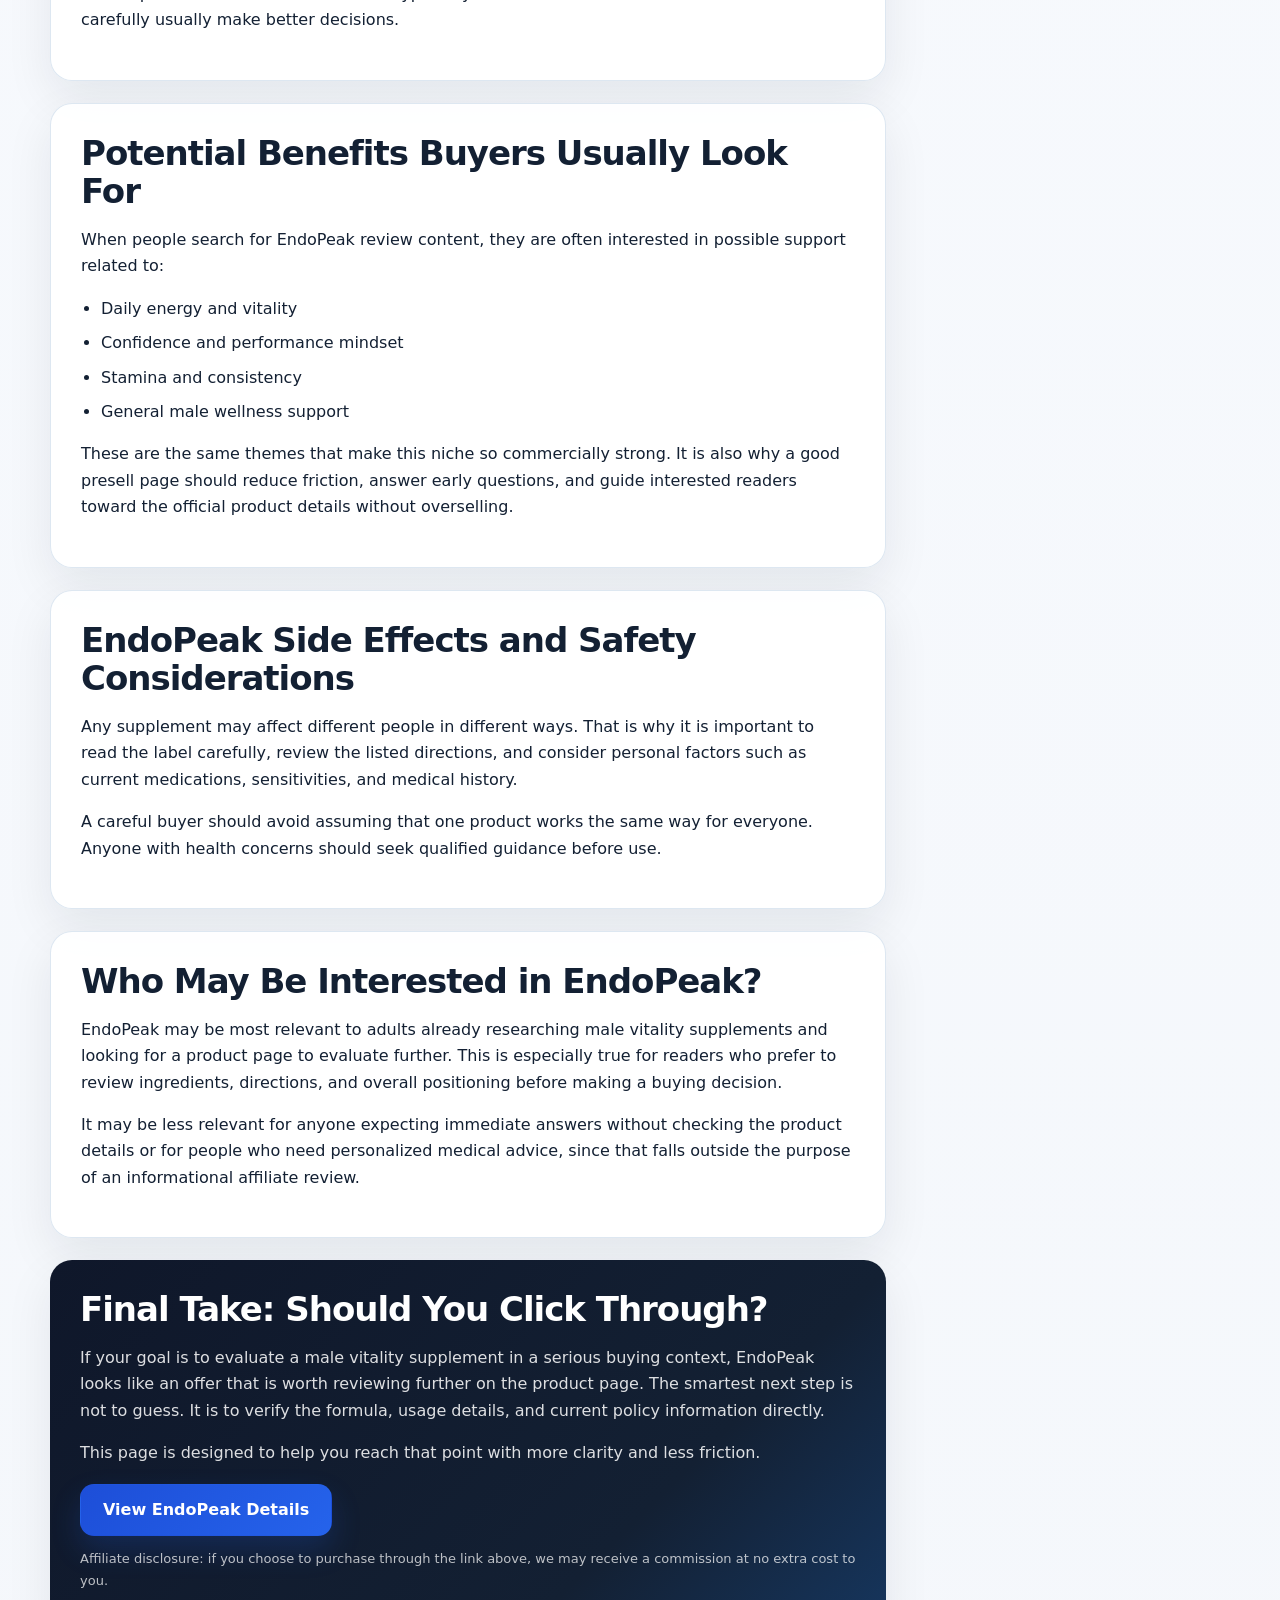
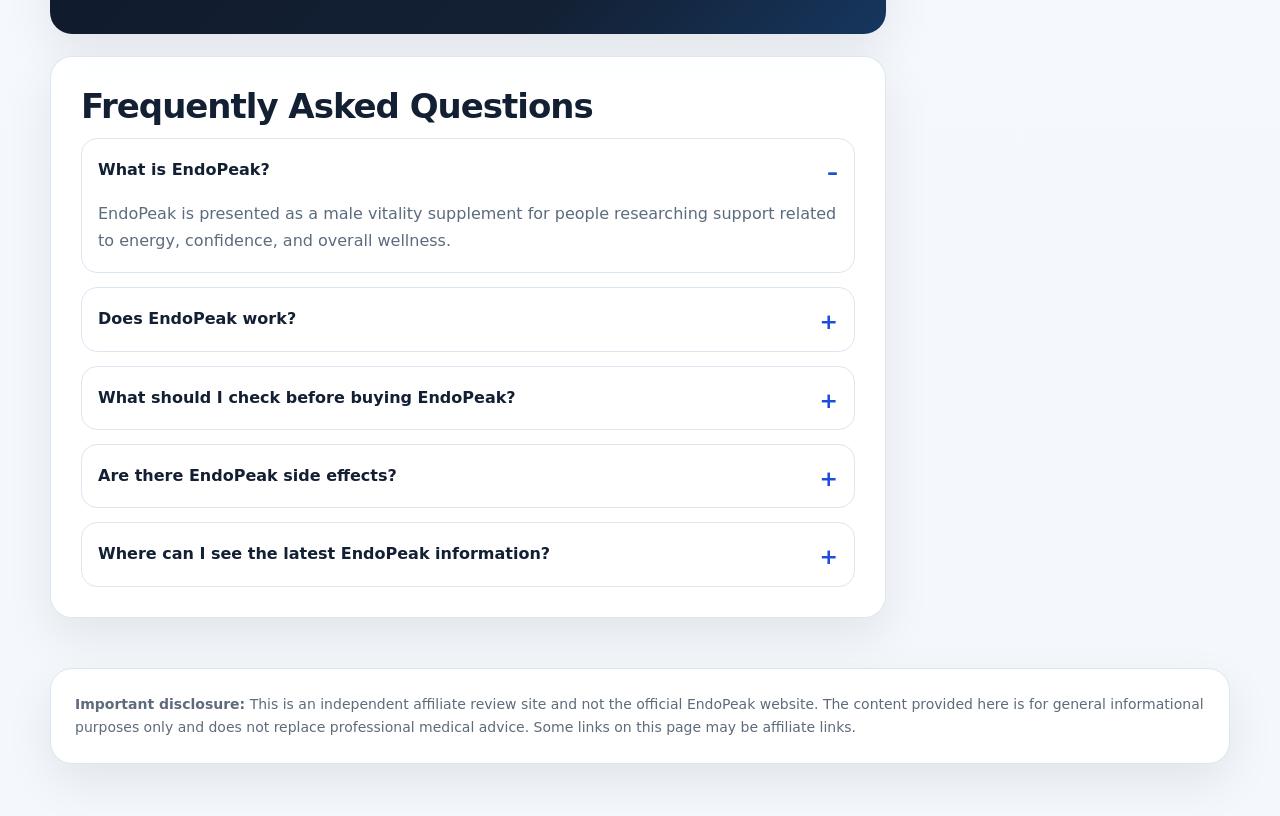
==== commit 3d4fed11: "Update meta tags and styling in index.html" ====
--- a/index.html
+++ b/index.html
@@ -4,35 +4,36 @@
   <meta charset="UTF-8" />
   <meta name="viewport" content="width=device-width, initial-scale=1.0" />
 
-  <title>EndoPeak Review 2026 | Independent Look at Ingredients, Benefits & Side Effects</title>
-  <meta name="description" content="Independent EndoPeak review for 2026. Learn about EndoPeak ingredients, potential benefits, side effects, and whether this male vitality supplement may be worth considering." />
+  <title>EndoPeak Review 2026 | Independent Ingredients, Benefits & Side Effects Guide</title>
+  <meta name="description" content="Independent EndoPeak review for 2026. Learn about ingredients, possible benefits, side effects, and what to consider before visiting the product page." />
   <meta name="robots" content="index,follow,max-image-preview:large" />
   <meta name="author" content="PeakVitalC Reviews" />
   <meta name="theme-color" content="#0b1220" />
   <link rel="canonical" href="https://jotaguedes29-tech.github.io/endopeak-review/" />
 
   <meta property="og:type" content="website" />
-  <meta property="og:title" content="EndoPeak Review 2026 | Independent Look at Ingredients, Benefits & Side Effects" />
+  <meta property="og:title" content="EndoPeak Review 2026 | Independent Ingredients, Benefits & Side Effects Guide" />
   <meta property="og:description" content="Read this independent EndoPeak review covering ingredients, possible benefits, side effects, and key buying considerations." />
   <meta property="og:url" content="https://jotaguedes29-tech.github.io/endopeak-review/" />
   <meta property="og:site_name" content="PeakVitalC Reviews" />
 
   <meta name="twitter:card" content="summary_large_image" />
   <meta name="twitter:title" content="EndoPeak Review 2026" />
-  <meta name="twitter:description" content="Independent EndoPeak review covering ingredients, benefits, side effects, and key buying considerations." />
+  <meta name="twitter:description" content="Independent EndoPeak review covering ingredients, benefits, side effects, and buying considerations." />
 
   <style>
     :root{
-      --bg:#f4f7fb;
+      --bg:#f5f8fc;
       --surface:#ffffff;
       --surface-2:#f8fbff;
       --text:#132033;
-      --muted:#5b6b81;
-      --line:#dbe5f0;
+      --muted:#5c6b7d;
+      --line:#dce6f1;
       --brand:#1d4ed8;
       --brand-2:#2563eb;
       --accent:#0f766e;
-      --shadow:0 18px 50px rgba(15, 23, 42, 0.08);
+      --dark:#0f172a;
+      --shadow:0 18px 48px rgba(15, 23, 42, 0.08);
       --radius:22px;
       --max:1180px;
     }
@@ -45,26 +46,26 @@
       color:var(--text);
       background:
         radial-gradient(circle at top left, rgba(37,99,235,.10), transparent 30%),
-        radial-gradient(circle at top right, rgba(15,118,110,.08), transparent 26%),
-        linear-gradient(180deg,#f8fbff 0%,#f4f7fb 100%);
+        radial-gradient(circle at top right, rgba(15,118,110,.08), transparent 28%),
+        linear-gradient(180deg,#f9fbff 0%,#f4f7fb 100%);
       line-height:1.65;
     }
 
-    a{color:inherit;text-decoration:none}
+    a{text-decoration:none;color:inherit}
     img{max-width:100%;display:block}
     .container{width:min(var(--max), calc(100% - 32px)); margin:0 auto}
 
     .top-disclosure{
       background:#eaf2ff;
-      border-bottom:1px solid #d6e4ff;
+      border-bottom:1px solid #d7e4ff;
       color:#23406b;
       font-size:13px;
+      font-weight:700;
     }
 
     .top-disclosure .container{
       padding:10px 0;
       text-align:center;
-      font-weight:600;
     }
 
     .header{
@@ -73,7 +74,7 @@
       z-index:40;
       backdrop-filter:blur(10px);
       background:rgba(255,255,255,.88);
-      border-bottom:1px solid rgba(219,229,240,.9);
+      border-bottom:1px solid rgba(220,230,241,.9);
     }
 
     .header-inner{
@@ -95,12 +96,12 @@
     .brand-mark{
       width:42px;
       height:42px;
+      border-radius:14px;
       display:grid;
       place-items:center;
-      border-radius:14px;
       background:linear-gradient(135deg,var(--brand),var(--accent));
       color:#fff;
-      box-shadow:0 12px 28px rgba(37,99,235,.20);
+      box-shadow:0 12px 28px rgba(37,99,235,.18);
       font-size:15px;
     }
 
@@ -110,41 +111,42 @@
       gap:18px;
       color:var(--muted);
       font-size:14px;
-      font-weight:600;
+      font-weight:700;
     }
 
     .nav a:hover{color:var(--text)}
 
     .hero{
-      padding:52px 0 28px;
+      padding:52px 0 26px;
     }
 
     .hero-grid{
       display:grid;
-      grid-template-columns:1.15fr .85fr;
+      grid-template-columns:1.12fr .88fr;
       gap:24px;
       align-items:stretch;
     }
 
     .card{
       background:rgba(255,255,255,.92);
-      border:1px solid rgba(219,229,240,.95);
+      border:1px solid rgba(220,230,241,.95);
       border-radius:var(--radius);
       box-shadow:var(--shadow);
     }
 
     .hero-card{
       padding:34px;
+      position:relative;
       overflow:hidden;
-      position:relative;
-    }
-
-    .hero-card::before{
+    }
+
+    .hero-card::after{
       content:"";
       position:absolute;
-      inset:auto -80px -80px auto;
-      width:220px;
-      height:220px;
+      width:240px;
+      height:240px;
+      right:-90px;
+      bottom:-90px;
       border-radius:50%;
       background:radial-gradient(circle, rgba(37,99,235,.12), transparent 68%);
       pointer-events:none;
@@ -354,6 +356,21 @@
     .mini.pros{background:linear-gradient(180deg,#f5fff8,#fbfffd)}
     .mini.cons{background:linear-gradient(180deg,#fffaf4,#fffefd)}
 
+    .product-shot{
+      margin-top:22px;
+      padding:18px;
+      background:linear-gradient(180deg,#f8fbff,#ffffff);
+      border:1px solid var(--line);
+      border-radius:18px;
+    }
+
+    .product-shot img{
+      width:min(100%, 420px);
+      margin:0 auto;
+      height:auto;
+      border-radius:14px;
+    }
+
     .sidebar{
       position:sticky;
       top:88px;
@@ -369,7 +386,7 @@
       border-radius:12px;
       color:var(--muted);
       font-size:14px;
-      font-weight:600;
+      font-weight:700;
     }
 
     .sidebar a:hover{
@@ -500,7 +517,7 @@
         "name":"What is EndoPeak?",
         "acceptedAnswer":{
           "@type":"Answer",
-          "text":"EndoPeak is presented as a male vitality supplement intended for men looking into support for daily energy, confidence, and overall wellness."
+          "text":"EndoPeak is presented as a male vitality supplement for people researching support related to energy, confidence, and overall wellness."
         }
       },
       {
@@ -508,15 +525,15 @@
         "name":"Does EndoPeak work?",
         "acceptedAnswer":{
           "@type":"Answer",
-          "text":"Results can vary by person. Factors such as consistency, lifestyle, age, sleep, nutrition, and overall health may influence individual experience."
+          "text":"Results can vary from person to person. Consistency, routine, age, sleep, nutrition, and general health all matter when evaluating any supplement."
         }
       },
       {
         "@type":"Question",
-        "name":"What should I look at before buying EndoPeak?",
+        "name":"What should I check before buying EndoPeak?",
         "acceptedAnswer":{
           "@type":"Answer",
-          "text":"Before buying, it is sensible to review the official product page, ingredient label, directions, and current policy details carefully."
+          "text":"It is sensible to review the product page, ingredient label, directions, and current policy information before making any decision."
         }
       },
       {
@@ -524,15 +541,15 @@
         "name":"Are there EndoPeak side effects?",
         "acceptedAnswer":{
           "@type":"Answer",
-          "text":"Any supplement can affect people differently. Anyone with a medical condition, medications, or ingredient sensitivities should review the label carefully and consult a qualified professional when appropriate."
+          "text":"Any supplement may affect people differently. Anyone with medications, sensitivities, or health concerns should read the label carefully and seek qualified guidance if needed."
         }
       },
       {
         "@type":"Question",
-        "name":"Where can I check the latest EndoPeak details?",
+        "name":"Where can I see the latest EndoPeak information?",
         "acceptedAnswer":{
           "@type":"Answer",
-          "text":"The latest product information should be checked on the official product page."
+          "text":"The most reliable place to review current product details is the product page linked from this review."
         }
       }
     ]
@@ -573,11 +590,11 @@
           <p>
             If you have been researching EndoPeak and want a cleaner, more balanced overview before clicking through,
             this page is designed to help. Below, you will find an independent review-style summary covering what
-            EndoPeak is, what buyers usually look for in this category, and what to consider before moving to the product page.
+            EndoPeak is, what buyers usually look for in this category, and what to consider before moving forward.
           </p>
 
           <div class="hero-actions">
-            <a class="btn btn-primary" href="SEU_HOPLINK_AQUI" rel="nofollow sponsored" target="_blank">Check Product Details</a>
+            <a class="btn btn-primary" href="https://e8955ao4pgyhjfrcw0tbtvvw8l.hop.clickbank.net" rel="nofollow sponsored" target="_blank">Check Product Details</a>
             <a class="btn btn-secondary" href="#review">Read the Review</a>
           </div>
 
@@ -587,6 +604,10 @@
             <span class="badge">endopeak ingredients</span>
             <span class="badge">endopeak side effects</span>
           </div>
+
+          <div class="product-shot">
+            <img src="assets/pack.jpg" alt="EndoPeak product image" loading="lazy">
+          </div>
         </div>
 
         <aside class="card summary-card">
@@ -598,7 +619,7 @@
 
             <p style="margin:0;color:var(--muted)">
               EndoPeak appears to fit a strong evergreen niche centered around male vitality, energy, and confidence,
-              which is why so many people search for review-style information before visiting the product page.
+              which is why many people search for review-style information before clicking through.
             </p>
 
             <div class="fact-list">
@@ -689,7 +710,7 @@
             </ul>
             <p>
               A balanced review should not make exaggerated promises. Instead, it should help readers understand what to look for
-              and why checking the official product details is the most sensible next step.
+              and why checking the product page is the most sensible next step.
             </p>
           </article>
 
@@ -746,7 +767,7 @@
               This is especially true for readers who prefer to review ingredients, directions, and overall positioning before making a buying decision.
             </p>
             <p>
-              It may be less relevant for anyone expecting immediate answers without checking the official label or for people who need personalized medical advice,
+              It may be less relevant for anyone expecting immediate answers without checking the product details or for people who need personalized medical advice,
               since that falls outside the purpose of an informational affiliate review.
             </p>
           </article>
@@ -762,7 +783,7 @@
             </p>
 
             <div class="hero-actions" style="margin-top:18px">
-              <a class="btn btn-primary" href="SEU_HOPLINK_AQUI" rel="nofollow sponsored" target="_blank">View EndoPeak Details</a>
+              <a class="btn btn-primary" href="https://e8955ao4pgyhjfrcw0tbtvvw8l.hop.clickbank.net" rel="nofollow sponsored" target="_blank">View EndoPeak Details</a>
             </div>
 
             <p class="disclaimer" style="color:rgba(255,255,255,.72)">
@@ -785,7 +806,7 @@
 
               <details>
                 <summary>What should I check before buying EndoPeak?</summary>
-                <p>It is sensible to review the official product page, ingredient label, directions, and current policy information before making any decision.</p>
+                <p>It is sensible to review the product page, ingredient label, directions, and current policy information before making any decision.</p>
               </details>
 
               <details>
@@ -795,7 +816,7 @@
 
               <details>
                 <summary>Where can I see the latest EndoPeak information?</summary>
-                <p>The most reliable place to review current product details is the official product page linked from this review.</p>
+                <p>The most reliable place to review current product details is the product page linked from this review.</p>
               </details>
             </div>
           </article>
@@ -835,7 +856,7 @@
   </main>
 
   <div class="sticky-mobile">
-    <a class="btn btn-primary"href="https://be868hoy-toso9ezq5qmk4pt6f.hop.clickbank.net" rel="nofollow sponsored" target="_blank">Check Product Details</a>
+    <a class="btn btn-primary" href="https://e8955ao4pgyhjfrcw0tbtvvw8l.hop.clickbank.net" rel="nofollow sponsored" target="_blank">Check Product Details</a>
   </div>
 </body>
 </html>
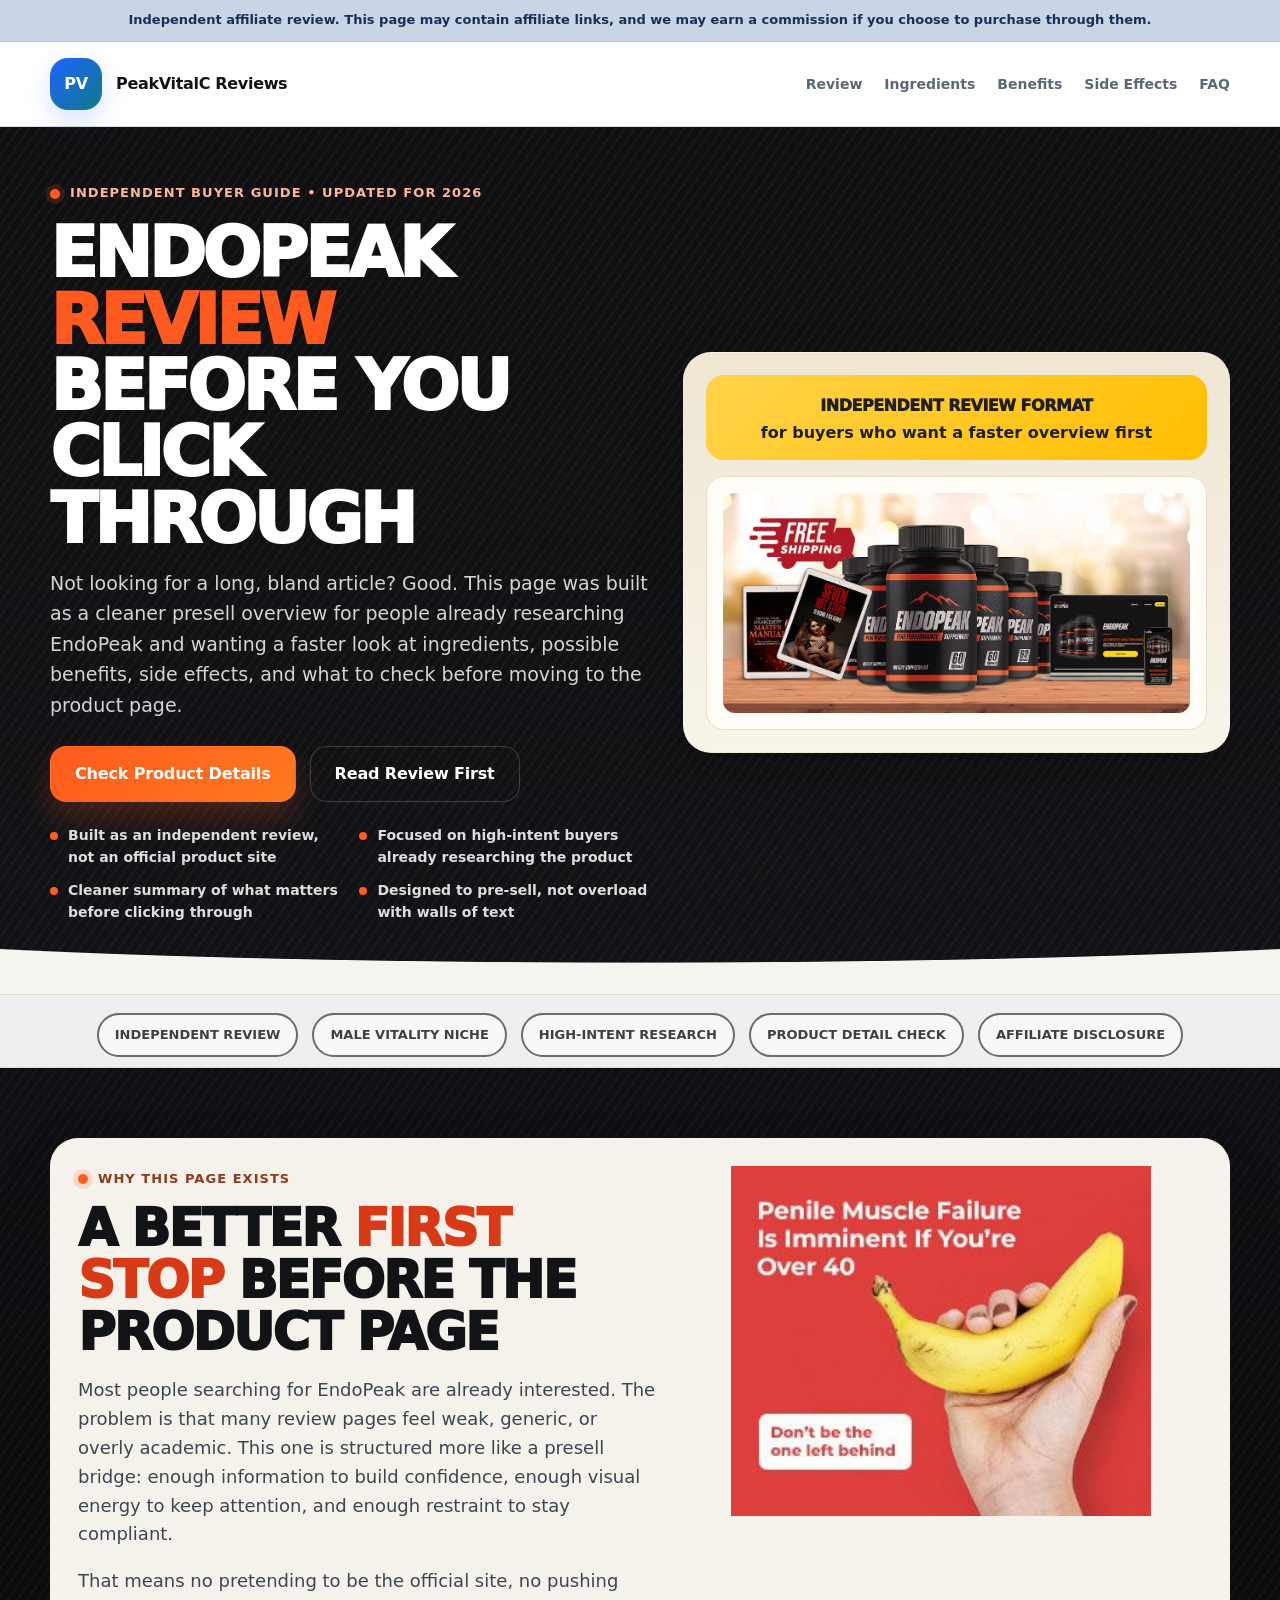
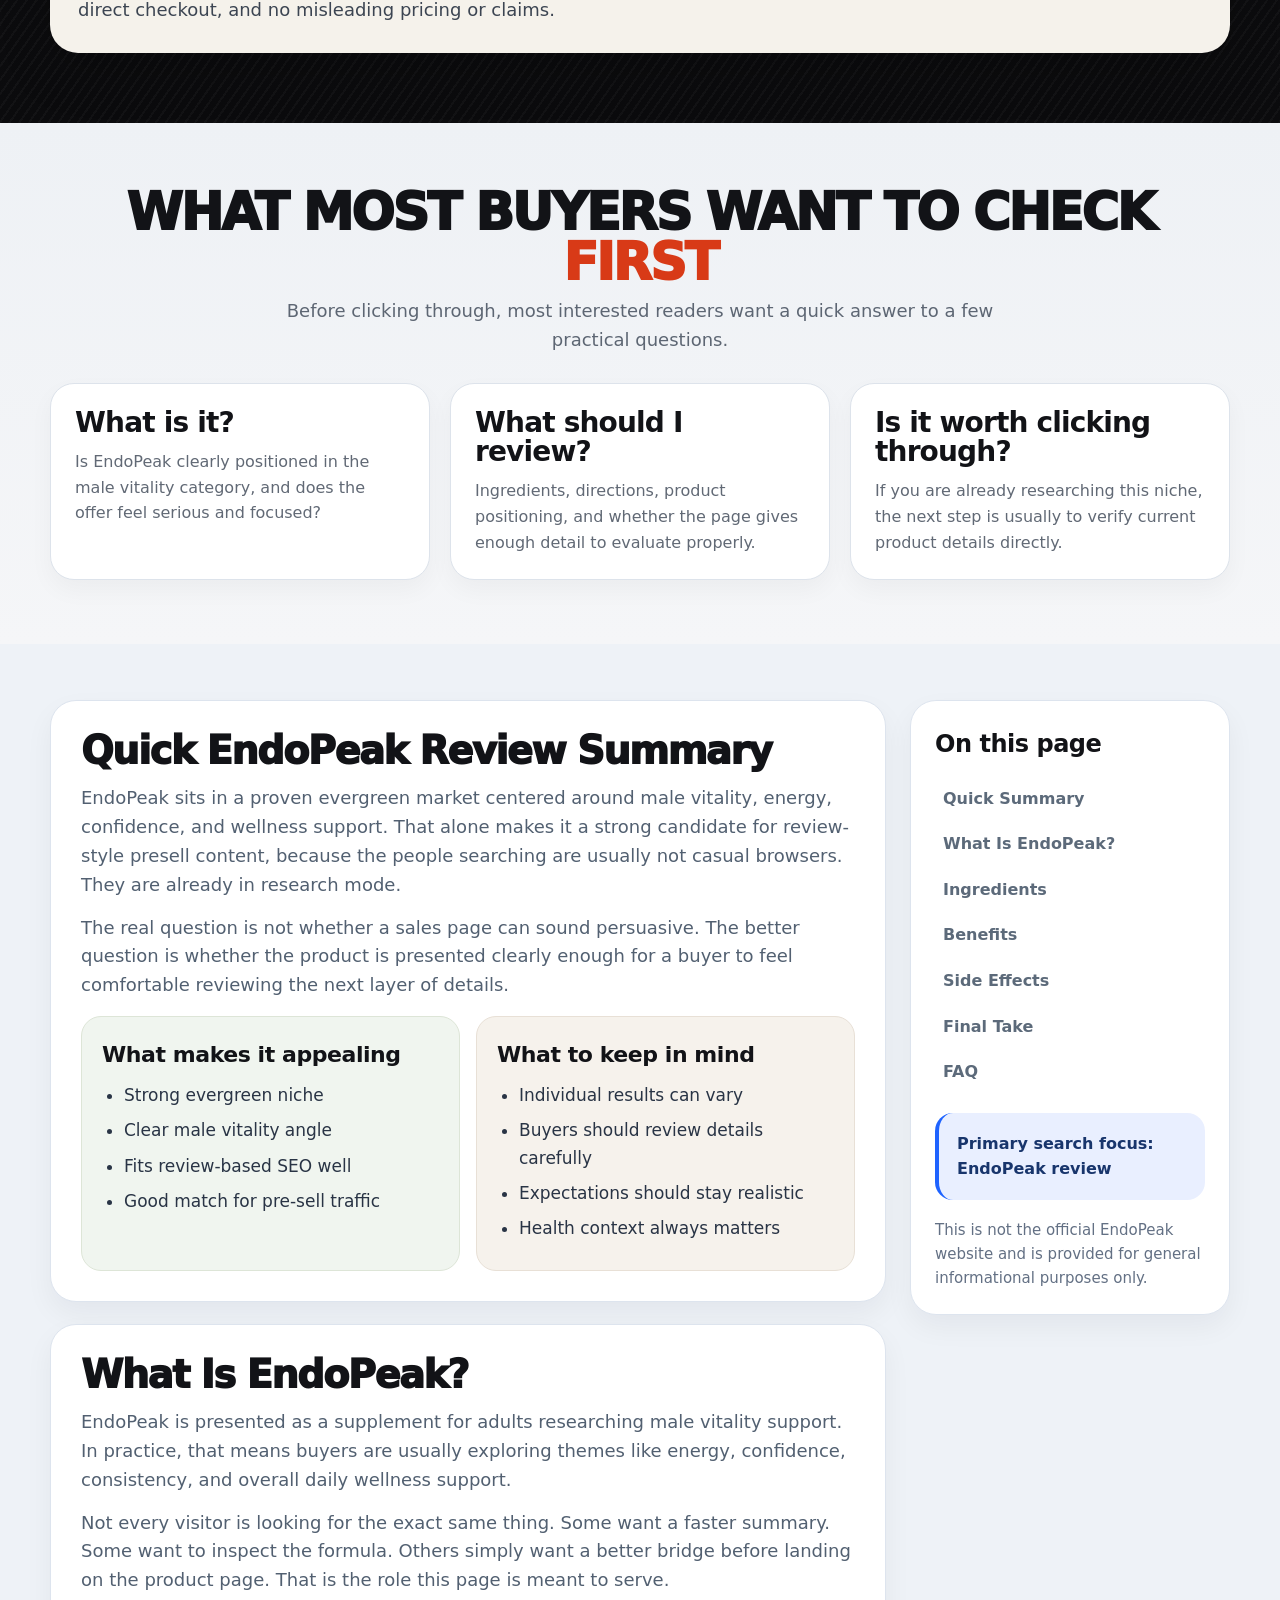
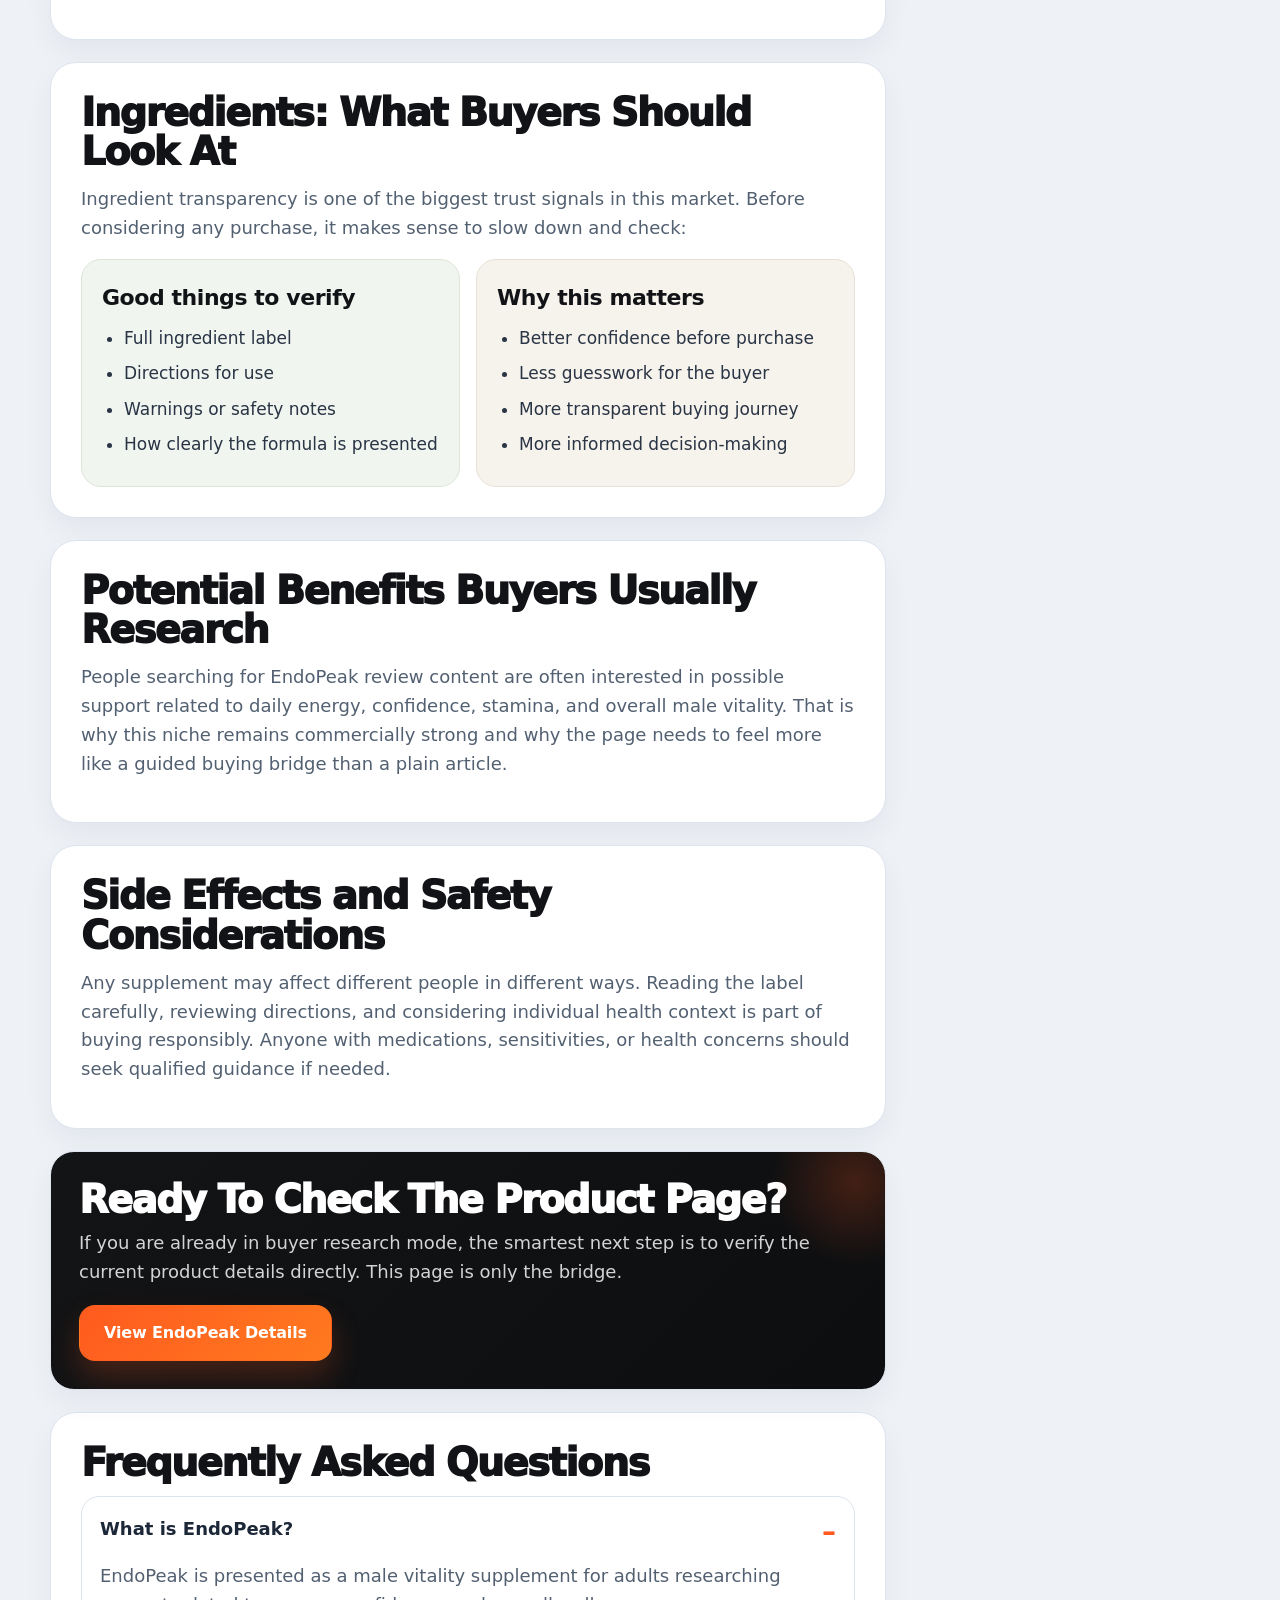
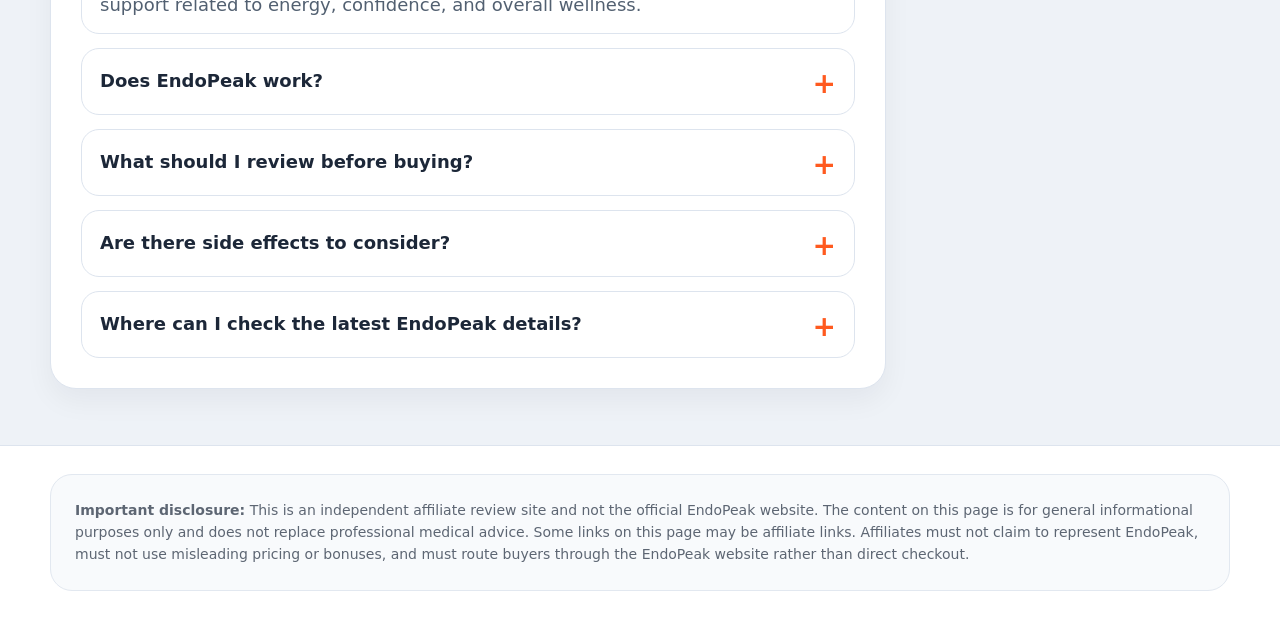
==== commit 38bb654a: "Update print statement from 'Hello' to 'Goodbye'" ====
--- a/index.html
+++ b/index.html
@@ -4,16 +4,16 @@
   <meta charset="UTF-8" />
   <meta name="viewport" content="width=device-width, initial-scale=1.0" />
 
-  <title>EndoPeak Review 2026 | Independent Ingredients, Benefits & Side Effects Guide</title>
-  <meta name="description" content="Independent EndoPeak review for 2026. Learn about ingredients, possible benefits, side effects, and what to consider before visiting the product page." />
+  <title>EndoPeak Review 2026 | Independent Buyer Guide Before You Click Through</title>
+  <meta name="description" content="Independent EndoPeak review for 2026. Explore ingredients, possible benefits, side effects, and what to check before visiting the product page." />
   <meta name="robots" content="index,follow,max-image-preview:large" />
   <meta name="author" content="PeakVitalC Reviews" />
-  <meta name="theme-color" content="#0b1220" />
+  <meta name="theme-color" content="#0b0b0d" />
   <link rel="canonical" href="https://jotaguedes29-tech.github.io/endopeak-review/" />
 
   <meta property="og:type" content="website" />
-  <meta property="og:title" content="EndoPeak Review 2026 | Independent Ingredients, Benefits & Side Effects Guide" />
-  <meta property="og:description" content="Read this independent EndoPeak review covering ingredients, possible benefits, side effects, and key buying considerations." />
+  <meta property="og:title" content="EndoPeak Review 2026 | Independent Buyer Guide Before You Click Through" />
+  <meta property="og:description" content="A cleaner, independent EndoPeak review covering ingredients, possible benefits, side effects, and key buying considerations." />
   <meta property="og:url" content="https://jotaguedes29-tech.github.io/endopeak-review/" />
   <meta property="og:site_name" content="PeakVitalC Reviews" />
 
@@ -23,18 +23,22 @@
 
   <style>
     :root{
-      --bg:#f5f8fc;
-      --surface:#ffffff;
-      --surface-2:#f8fbff;
-      --text:#132033;
-      --muted:#5c6b7d;
-      --line:#dce6f1;
-      --brand:#1d4ed8;
-      --brand-2:#2563eb;
-      --accent:#0f766e;
-      --dark:#0f172a;
-      --shadow:0 18px 48px rgba(15, 23, 42, 0.08);
-      --radius:22px;
+      --bg:#0b0b0d;
+      --bg-2:#141417;
+      --panel:#111214;
+      --surface:#f6f4ef;
+      --surface-2:#ffffff;
+      --line:#2b2d31;
+      --soft-line:#e5ddd0;
+      --text:#121317;
+      --muted:#616975;
+      --light:#f3f3f5;
+      --brand:#ff5a1f;
+      --brand-2:#ff7a1f;
+      --accent:#d83a17;
+      --blue:#1e63ff;
+      --shadow:0 18px 50px rgba(0,0,0,.18);
+      --radius:24px;
       --max:1180px;
     }
 
@@ -44,37 +48,31 @@
       margin:0;
       font-family:Inter, ui-sans-serif, system-ui, -apple-system, Segoe UI, Roboto, Arial, sans-serif;
       color:var(--text);
-      background:
-        radial-gradient(circle at top left, rgba(37,99,235,.10), transparent 30%),
-        radial-gradient(circle at top right, rgba(15,118,110,.08), transparent 28%),
-        linear-gradient(180deg,#f9fbff 0%,#f4f7fb 100%);
-      line-height:1.65;
-    }
-
+      background:var(--surface);
+      line-height:1.6;
+    }
+
+    img{max-width:100%;display:block}
     a{text-decoration:none;color:inherit}
-    img{max-width:100%;display:block}
     .container{width:min(var(--max), calc(100% - 32px)); margin:0 auto}
 
-    .top-disclosure{
-      background:#eaf2ff;
-      border-bottom:1px solid #d7e4ff;
-      color:#23406b;
+    .topbar{
+      background:#c9d4e6;
+      color:#173056;
+      border-bottom:1px solid #b4c2d8;
       font-size:13px;
       font-weight:700;
-    }
-
-    .top-disclosure .container{
-      padding:10px 0;
       text-align:center;
+      padding:10px 16px;
     }
 
     .header{
       position:sticky;
       top:0;
-      z-index:40;
+      z-index:50;
+      background:rgba(255,255,255,.95);
       backdrop-filter:blur(10px);
-      background:rgba(255,255,255,.88);
-      border-bottom:1px solid rgba(220,230,241,.9);
+      border-bottom:1px solid #d9dde3;
     }
 
     .header-inner{
@@ -82,209 +80,332 @@
       align-items:center;
       justify-content:space-between;
       gap:18px;
-      padding:14px 0;
+      padding:16px 0;
     }
 
     .brand{
       display:flex;
       align-items:center;
-      gap:12px;
+      gap:14px;
       font-weight:800;
       letter-spacing:-0.02em;
     }
 
     .brand-mark{
-      width:42px;
-      height:42px;
-      border-radius:14px;
+      width:52px;
+      height:52px;
+      border-radius:18px;
       display:grid;
       place-items:center;
-      background:linear-gradient(135deg,var(--brand),var(--accent));
       color:#fff;
-      box-shadow:0 12px 28px rgba(37,99,235,.18);
-      font-size:15px;
+      font-weight:900;
+      background:linear-gradient(135deg,var(--blue),#0f7a8a);
+      box-shadow:0 10px 24px rgba(30,99,255,.18);
     }
 
     .nav{
       display:flex;
       align-items:center;
-      gap:18px;
-      color:var(--muted);
+      gap:22px;
+      color:#5b6677;
       font-size:14px;
-      font-weight:700;
-    }
-
-    .nav a:hover{color:var(--text)}
+      font-weight:800;
+    }
+
+    .nav a:hover{color:#111827}
 
     .hero{
-      padding:52px 0 26px;
+      background:
+        linear-gradient(180deg, rgba(255,255,255,0.02), rgba(255,255,255,0)),
+        repeating-linear-gradient(
+          -55deg,
+          rgba(255,255,255,.035) 0,
+          rgba(255,255,255,.035) 2px,
+          transparent 2px,
+          transparent 8px
+        ),
+        linear-gradient(180deg,#0b0b0d 0%, #121316 100%);
+      color:#fff;
+      padding:54px 0 70px;
+      overflow:hidden;
+      position:relative;
+    }
+
+    .hero::after{
+      content:"";
+      position:absolute;
+      left:0; right:0; bottom:-1px;
+      height:80px;
+      background:
+        radial-gradient(120% 100% at 50% 0%, transparent 59%, var(--surface) 60%);
     }
 
     .hero-grid{
       display:grid;
-      grid-template-columns:1.12fr .88fr;
-      gap:24px;
-      align-items:stretch;
-    }
-
-    .card{
-      background:rgba(255,255,255,.92);
-      border:1px solid rgba(220,230,241,.95);
-      border-radius:var(--radius);
-      box-shadow:var(--shadow);
-    }
-
-    .hero-card{
-      padding:34px;
+      grid-template-columns:1.05fr .95fr;
+      gap:28px;
+      align-items:center;
       position:relative;
-      overflow:hidden;
-    }
-
-    .hero-card::after{
-      content:"";
-      position:absolute;
-      width:240px;
-      height:240px;
-      right:-90px;
-      bottom:-90px;
-      border-radius:50%;
-      background:radial-gradient(circle, rgba(37,99,235,.12), transparent 68%);
-      pointer-events:none;
+      z-index:2;
     }
 
     .eyebrow{
       display:inline-flex;
       align-items:center;
       gap:10px;
-      padding:8px 14px;
-      border-radius:999px;
-      background:#eef4ff;
-      color:#1e40af;
+      color:#ffb59a;
       font-size:13px;
-      font-weight:800;
-      margin-bottom:18px;
+      font-weight:900;
+      letter-spacing:.08em;
+      text-transform:uppercase;
+      margin-bottom:16px;
     }
 
     .eyebrow::before{
       content:"";
-      width:8px;
-      height:8px;
-      border-radius:50%;
-      background:var(--accent);
+      width:10px;height:10px;border-radius:50%;
+      background:var(--brand);
+      box-shadow:0 0 0 5px rgba(255,90,31,.16);
     }
 
     h1{
-      margin:0 0 14px;
-      font-size:clamp(34px,5vw,58px);
-      line-height:1.02;
-      letter-spacing:-0.045em;
-    }
-
+      margin:0 0 16px;
+      font-size:clamp(42px, 5.4vw, 78px);
+      line-height:.96;
+      letter-spacing:-0.05em;
+      font-weight:1000;
+      text-transform:uppercase;
+      max-width:10ch;
+    }
+
+    .hero h1 .accent{color:var(--brand)}
     .hero p{
       margin:0;
-      color:var(--muted);
-      font-size:18px;
-      max-width:64ch;
+      color:rgba(255,255,255,.82);
+      font-size:19px;
+      max-width:62ch;
     }
 
     .hero-actions{
-      margin-top:24px;
       display:flex;
       flex-wrap:wrap;
-      gap:12px;
+      gap:14px;
+      margin-top:26px;
     }
 
     .btn{
       display:inline-flex;
       align-items:center;
       justify-content:center;
-      min-height:52px;
-      padding:0 22px;
-      border-radius:14px;
-      font-weight:800;
+      min-height:56px;
+      padding:0 24px;
+      border-radius:16px;
+      font-weight:900;
+      letter-spacing:-0.01em;
+      border:1px solid transparent;
       transition:.18s ease;
-      border:1px solid transparent;
+      cursor:pointer;
     }
 
     .btn-primary{
       color:#fff;
       background:linear-gradient(135deg,var(--brand),var(--brand-2));
-      box-shadow:0 14px 30px rgba(37,99,235,.20);
+      box-shadow:0 16px 30px rgba(255,90,31,.22);
     }
 
     .btn-primary:hover{transform:translateY(-1px)}
     .btn-secondary{
-      background:#fff;
-      color:var(--text);
-      border-color:var(--line);
-    }
-
-    .badge-row{
+      color:#fff;
+      background:transparent;
+      border-color:rgba(255,255,255,.18);
+    }
+
+    .hero-points{
+      margin-top:22px;
+      display:grid;
+      grid-template-columns:repeat(2,minmax(0,1fr));
+      gap:10px 14px;
+      max-width:680px;
+    }
+
+    .hero-point{
+      display:flex;
+      align-items:flex-start;
+      gap:10px;
+      color:rgba(255,255,255,.86);
+      font-weight:700;
+      font-size:14px;
+    }
+
+    .hero-point::before{
+      content:"";
+      width:8px;height:8px;border-radius:50%;
+      background:var(--brand);
+      margin-top:8px;
+      flex:0 0 auto;
+    }
+
+    .visual-card{
+      background:linear-gradient(180deg,#efe6d3,#f8f4ea);
+      border-radius:28px;
+      padding:22px;
+      box-shadow:var(--shadow);
+      border:1px solid rgba(255,255,255,.08);
+      position:relative;
+    }
+
+    .visual-head{
+      background:linear-gradient(135deg,#ffd34a,#ffbe00);
+      color:#1f1f1f;
+      border-radius:18px;
+      padding:18px 18px 14px;
+      text-align:center;
+      font-weight:1000;
+      text-transform:uppercase;
+      letter-spacing:-0.03em;
+      margin-bottom:16px;
+    }
+
+    .visual-head span{
+      display:block;
+      font-size:16px;
+      font-weight:800;
+      text-transform:none;
+      letter-spacing:0;
+      margin-top:2px;
+    }
+
+    .visual-image{
+      background:#fffdf8;
+      border-radius:18px;
+      padding:16px;
+      border:1px solid #e9dcc8;
+    }
+
+    .visual-image img{
+      width:min(100%, 520px);
+      margin:0 auto;
+      height:auto;
+      border-radius:12px;
+    }
+
+    .trust-strip{
+      background:#efefef;
+      padding:18px 0 10px;
+      border-top:1px solid #ded9d0;
+      border-bottom:1px solid #ded9d0;
+    }
+
+    .trust-row{
       display:flex;
       flex-wrap:wrap;
-      gap:10px;
-      margin-top:18px;
-    }
-
-    .badge{
-      padding:8px 12px;
+      gap:14px;
+      justify-content:center;
+    }
+
+    .trust-badge{
+      border:2px solid #6b6b6b;
+      color:#404040;
       border-radius:999px;
-      background:#f7faff;
-      border:1px solid #e6edf7;
+      padding:10px 16px;
       font-size:13px;
-      font-weight:700;
-      color:#334155;
-    }
-
-    .summary-card{
-      padding:26px;
-      display:flex;
-      flex-direction:column;
-      justify-content:space-between;
-    }
-
-    .score-wrap{
-      display:flex;
-      align-items:flex-end;
-      gap:12px;
-      margin-bottom:16px;
-    }
-
-    .score{
-      font-size:56px;
-      line-height:1;
       font-weight:900;
-      letter-spacing:-0.05em;
-    }
-
-    .score-label{
-      color:var(--muted);
-      font-weight:700;
-      margin-bottom:6px;
-    }
-
-    .fact-list{
+      text-transform:uppercase;
+      background:#f8f8f8;
+    }
+
+    .section-dark{
+      background:
+        repeating-linear-gradient(
+          -55deg,
+          rgba(255,255,255,.03) 0,
+          rgba(255,255,255,.03) 2px,
+          transparent 2px,
+          transparent 8px
+        ),
+        linear-gradient(180deg,#0f1013 0%, #0b0b0d 100%);
+      color:#fff;
+      padding:70px 0;
+    }
+
+    .split-card{
+      background:#f5f2eb;
+      color:var(--text);
+      border-radius:28px;
+      padding:28px;
       display:grid;
-      gap:12px;
-      margin-top:18px;
-    }
-
-    .fact{
-      display:flex;
-      justify-content:space-between;
-      gap:12px;
-      padding:12px 14px;
-      border-radius:14px;
-      background:#f8fbff;
-      border:1px solid #e5edf7;
-      font-size:14px;
-    }
-
-    .fact span:first-child{color:var(--muted)}
-    .fact strong{font-weight:800}
+      grid-template-columns:1.05fr .95fr;
+      gap:24px;
+      box-shadow:var(--shadow);
+    }
+
+    .split-card p{
+      font-size:18px;
+      color:#3c4552;
+    }
+
+    .split-card img{
+      width:min(100%, 420px);
+      margin:0 auto;
+      height:auto;
+    }
+
+    .section-light{
+      background:linear-gradient(180deg,#eef1f5 0%, #f5f6f8 100%);
+      padding:64px 0;
+    }
+
+    .section-head{
+      text-align:center;
+      margin-bottom:28px;
+    }
+
+    .section-head h2{
+      margin:0 0 10px;
+      font-size:clamp(34px,4vw,64px);
+      line-height:.98;
+      letter-spacing:-0.045em;
+      font-weight:1000;
+      text-transform:uppercase;
+    }
+
+    .section-head h2 .accent{color:var(--accent)}
+    .section-head p{
+      margin:0 auto;
+      color:#5d6673;
+      max-width:760px;
+      font-size:18px;
+    }
+
+    .grid-3{
+      display:grid;
+      grid-template-columns:repeat(3,1fr);
+      gap:20px;
+    }
+
+    .info-card{
+      background:#fff;
+      border:1px solid #dde3eb;
+      border-radius:24px;
+      padding:24px;
+      box-shadow:0 10px 24px rgba(0,0,0,.04);
+    }
+
+    .info-card h3{
+      margin:0 0 12px;
+      font-size:28px;
+      line-height:1.05;
+      letter-spacing:-0.03em;
+    }
+
+    .info-card p{
+      margin:0;
+      color:#616975;
+    }
 
     .layout{
-      padding:18px 0 24px;
+      background:#eef2f7;
+      padding:56px 0;
     }
 
     .layout-grid{
@@ -294,52 +415,34 @@
       align-items:start;
     }
 
-    .content{
+    .stack{
       display:grid;
       gap:22px;
     }
 
-    .section-card{
+    .content-card{
+      background:#fff;
+      border:1px solid #dde4ee;
+      border-radius:26px;
       padding:30px;
-    }
-
-    h2{
-      margin:0 0 12px;
-      font-size:clamp(24px,3vw,34px);
-      line-height:1.14;
-      letter-spacing:-0.03em;
-    }
-
-    h3{
-      margin:0 0 10px;
-      font-size:21px;
-      line-height:1.2;
-      letter-spacing:-0.02em;
-    }
-
-    .lead{
+      box-shadow:0 12px 28px rgba(16,24,40,.05);
+    }
+
+    .content-card h2{
+      margin:0 0 14px;
+      font-size:clamp(28px,3vw,52px);
+      line-height:1.02;
+      letter-spacing:-0.04em;
+      font-weight:1000;
+    }
+
+    .content-card p{
+      color:#526071;
       font-size:18px;
-      color:var(--muted);
-    }
-
-    .list{
-      margin:0;
-      padding-left:20px;
-    }
-
-    .list li{margin:8px 0}
-
-    .note{
-      margin-top:18px;
-      padding:16px 18px;
-      border-left:4px solid var(--brand);
-      border-radius:14px;
-      background:#eef4ff;
-      color:#1e3a8a;
-      font-weight:600;
-    }
-
-    .pros-cons{
+      margin:0 0 14px;
+    }
+
+    .compare{
       display:grid;
       grid-template-columns:1fr 1fr;
       gap:16px;
@@ -347,83 +450,87 @@
     }
 
     .mini{
-      padding:18px;
-      border-radius:18px;
-      border:1px solid var(--line);
-      background:#fbfdff;
-    }
-
-    .mini.pros{background:linear-gradient(180deg,#f5fff8,#fbfffd)}
-    .mini.cons{background:linear-gradient(180deg,#fffaf4,#fffefd)}
-
-    .product-shot{
-      margin-top:22px;
-      padding:18px;
-      background:linear-gradient(180deg,#f8fbff,#ffffff);
-      border:1px solid var(--line);
-      border-radius:18px;
-    }
-
-    .product-shot img{
-      width:min(100%, 420px);
-      margin:0 auto;
-      height:auto;
-      border-radius:14px;
-    }
-
-    .sidebar{
-      position:sticky;
-      top:88px;
-    }
-
-    .sidebar-card{
-      padding:22px;
-    }
-
-    .sidebar a{
-      display:block;
-      padding:10px 12px;
-      border-radius:12px;
-      color:var(--muted);
-      font-size:14px;
-      font-weight:700;
-    }
-
-    .sidebar a:hover{
-      background:#f3f7fc;
-      color:var(--text);
-    }
-
-    .cta-box{
-      background:linear-gradient(135deg,#0f172a,#132033 70%,#16365e);
+      border-radius:20px;
+      padding:20px;
+      border:1px solid #dde5d7;
+      background:#f0f5ef;
+    }
+
+    .mini.alt{
+      border-color:#e8e0d6;
+      background:#f6f2ec;
+    }
+
+    .mini h3{
+      margin:0 0 10px;
+      font-size:22px;
+      letter-spacing:-0.02em;
+    }
+
+    .mini ul{
+      margin:0;
+      padding-left:22px;
+    }
+
+    .mini li{
+      margin:8px 0;
+      color:#293445;
+      font-size:17px;
+    }
+
+    .cta-band{
+      background:linear-gradient(135deg,#131416,#0d0e10);
       color:#fff;
-      border:none;
-    }
-
-    .cta-box p,
-    .cta-box li{color:rgba(255,255,255,.86)}
+      border-radius:24px;
+      padding:28px;
+      position:relative;
+      overflow:hidden;
+    }
+
+    .cta-band::after{
+      content:"";
+      position:absolute;
+      right:-60px;
+      top:-60px;
+      width:180px;
+      height:180px;
+      border-radius:50%;
+      background:radial-gradient(circle, rgba(255,90,31,.22), transparent 66%);
+    }
+
+    .cta-band h2{
+      color:#fff;
+      margin-bottom:10px;
+    }
+
+    .cta-band p{
+      color:rgba(255,255,255,.82);
+      margin-bottom:0;
+    }
 
     .faq{
       display:grid;
       gap:14px;
-      margin-top:12px;
+      margin-top:6px;
     }
 
     details{
-      border:1px solid var(--line);
-      border-radius:16px;
+      border:1px solid #dde4ee;
+      border-radius:18px;
       background:#fff;
-      padding:0 16px;
+      padding:0 18px;
       overflow:hidden;
     }
 
     summary{
       list-style:none;
       cursor:pointer;
-      font-weight:800;
+      font-weight:900;
       padding:18px 0;
-      padding-right:24px;
       position:relative;
+      padding-right:26px;
+      font-size:18px;
+      color:#1c2738;
     }
 
     summary::-webkit-details-marker{display:none}
@@ -431,34 +538,73 @@
       content:"+";
       position:absolute;
       right:0;
-      top:16px;
-      font-size:22px;
+      top:13px;
+      font-size:28px;
       color:var(--brand);
     }
 
     details[open] summary::after{content:"–"}
     details p{
       margin:0 0 18px;
-      color:var(--muted);
-    }
-
-    .disclaimer{
-      font-size:13px;
-      color:#64748b;
-      margin-top:12px;
+      color:#5d6673;
+      font-size:17px;
+    }
+
+    .sidebar{
+      position:sticky;
+      top:92px;
+    }
+
+    .sidebar-card{
+      background:#fff;
+      border:1px solid #dde4ee;
+      border-radius:26px;
+      padding:24px;
+      box-shadow:0 12px 28px rgba(16,24,40,.05);
+    }
+
+    .sidebar-card h3{
+      margin:0 0 12px;
+      font-size:24px;
+      letter-spacing:-0.02em;
+    }
+
+    .sidebar-card a{
+      display:block;
+      padding:10px 8px;
+      color:#5c6a7a;
+      font-size:16px;
+      font-weight:800;
+      border-radius:12px;
+    }
+
+    .sidebar-card a:hover{
+      background:#f3f6fb;
+      color:#111827;
+    }
+
+    .focus-box{
+      margin-top:18px;
+      background:#e9efff;
+      border-left:4px solid var(--blue);
+      border-radius:18px;
+      padding:18px;
+      color:#18356c;
+      font-weight:800;
     }
 
     .footer{
-      padding:26px 0 52px;
+      background:#fff;
+      border-top:1px solid #dde4ee;
+      padding:28px 0 48px;
     }
 
     .footer-card{
+      background:#f8fafc;
+      border:1px solid #e2e8f0;
+      border-radius:22px;
       padding:24px;
-      border-radius:22px;
-      background:#fff;
-      border:1px solid var(--line);
-      box-shadow:var(--shadow);
-      color:#5d6b7b;
+      color:#5d6673;
       font-size:14px;
     }
 
@@ -468,30 +614,47 @@
 
     @media (max-width: 980px){
       .hero-grid,
-      .layout-grid{
+      .split-card,
+      .layout-grid,
+      .grid-3{
         grid-template-columns:1fr;
       }
+
+      h1{max-width:none}
       .sidebar{position:static}
     }
 
     @media (max-width: 720px){
       .nav{display:none}
-      .hero{padding-top:30px}
+      .hero-points,
+      .compare{
+        grid-template-columns:1fr;
+      }
+
+      .hero{
+        padding-top:36px;
+        padding-bottom:52px;
+      }
+
       .hero-card,
-      .summary-card,
-      .section-card,
-      .sidebar-card{padding:22px}
-      .pros-cons{grid-template-columns:1fr}
+      .visual-card,
+      .content-card,
+      .sidebar-card,
+      .split-card,
+      .info-card{
+        padding:22px;
+      }
+
       .sticky-mobile{
         display:block;
         position:sticky;
         bottom:14px;
-        z-index:50;
+        z-index:70;
         padding:0 16px 16px;
       }
+
       .sticky-mobile .btn{
         width:100%;
-        border-radius:16px;
       }
     }
   </style>
@@ -517,7 +680,7 @@
         "name":"What is EndoPeak?",
         "acceptedAnswer":{
           "@type":"Answer",
-          "text":"EndoPeak is presented as a male vitality supplement for people researching support related to energy, confidence, and overall wellness."
+          "text":"EndoPeak is presented as a male vitality supplement for adults researching support related to energy, confidence, and overall wellness."
         }
       },
       {
@@ -525,7 +688,7 @@
         "name":"Does EndoPeak work?",
         "acceptedAnswer":{
           "@type":"Answer",
-          "text":"Results can vary from person to person. Consistency, routine, age, sleep, nutrition, and general health all matter when evaluating any supplement."
+          "text":"Results can vary by person. Consistency, lifestyle, age, sleep, and overall health all influence how any supplement may be experienced."
         }
       },
       {
@@ -533,7 +696,7 @@
         "name":"What should I check before buying EndoPeak?",
         "acceptedAnswer":{
           "@type":"Answer",
-          "text":"It is sensible to review the product page, ingredient label, directions, and current policy information before making any decision."
+          "text":"It is sensible to review the product page, ingredient label, directions, and policy details before making any purchase decision."
         }
       },
       {
@@ -541,15 +704,15 @@
         "name":"Are there EndoPeak side effects?",
         "acceptedAnswer":{
           "@type":"Answer",
-          "text":"Any supplement may affect people differently. Anyone with medications, sensitivities, or health concerns should read the label carefully and seek qualified guidance if needed."
+          "text":"Any supplement may affect people differently. Anyone with medications, sensitivities, or health concerns should review the label carefully and seek qualified guidance if needed."
         }
       },
       {
         "@type":"Question",
-        "name":"Where can I see the latest EndoPeak information?",
+        "name":"Where can I check the latest EndoPeak details?",
         "acceptedAnswer":{
           "@type":"Answer",
-          "text":"The most reliable place to review current product details is the product page linked from this review."
+          "text":"The best place to review current product details is the product page linked from this independent review."
         }
       }
     ]
@@ -558,10 +721,8 @@
 </head>
 <body>
 
-  <div class="top-disclosure">
-    <div class="container">
-      Independent affiliate review. This page may contain affiliate links, and we may earn a commission if you choose to purchase through them.
-    </div>
+  <div class="topbar">
+    Independent affiliate review. This page may contain affiliate links, and we may earn a commission if you choose to purchase through them.
   </div>
 
   <header class="header">
@@ -584,239 +745,232 @@
   <main>
     <section class="hero">
       <div class="container hero-grid">
-        <div class="card hero-card">
-          <div class="eyebrow">Independent Review • Updated for 2026</div>
-          <h1>EndoPeak Review 2026: A Careful Look at Ingredients, Benefits and Side Effects</h1>
+        <div>
+          <div class="eyebrow">Independent Buyer Guide • Updated for 2026</div>
+          <h1>EndoPeak <span class="accent">Review</span> Before You Click Through</h1>
           <p>
-            If you have been researching EndoPeak and want a cleaner, more balanced overview before clicking through,
-            this page is designed to help. Below, you will find an independent review-style summary covering what
-            EndoPeak is, what buyers usually look for in this category, and what to consider before moving forward.
+            Not looking for a long, bland article? Good. This page was built as a cleaner presell overview for people
+            already researching EndoPeak and wanting a faster look at ingredients, possible benefits, side effects,
+            and what to check before moving to the product page.
           </p>
 
           <div class="hero-actions">
             <a class="btn btn-primary" href="https://e8955ao4pgyhjfrcw0tbtvvw8l.hop.clickbank.net" rel="nofollow sponsored" target="_blank">Check Product Details</a>
-            <a class="btn btn-secondary" href="#review">Read the Review</a>
+            <a class="btn btn-secondary" href="#review">Read Review First</a>
           </div>
 
-          <div class="badge-row">
-            <span class="badge">endopeak review</span>
-            <span class="badge">male vitality supplement</span>
-            <span class="badge">endopeak ingredients</span>
-            <span class="badge">endopeak side effects</span>
-          </div>
-
-          <div class="product-shot">
-            <img src="assets/pack.jpg" alt="EndoPeak product image" loading="lazy">
+          <div class="hero-points">
+            <div class="hero-point">Built as an independent review, not an official product site</div>
+            <div class="hero-point">Focused on high-intent buyers already researching the product</div>
+            <div class="hero-point">Cleaner summary of what matters before clicking through</div>
+            <div class="hero-point">Designed to pre-sell, not overload with walls of text</div>
           </div>
         </div>
 
-        <aside class="card summary-card">
-          <div>
-            <div class="score-wrap">
-              <div class="score">8.4</div>
-              <div class="score-label">Editorial overview</div>
-            </div>
-
-            <p style="margin:0;color:var(--muted)">
-              EndoPeak appears to fit a strong evergreen niche centered around male vitality, energy, and confidence,
-              which is why many people search for review-style information before clicking through.
-            </p>
-
-            <div class="fact-list">
-              <div class="fact"><span>Category</span><strong>Male vitality supplement</strong></div>
-              <div class="fact"><span>Buying stage</span><strong>High-intent research</strong></div>
-              <div class="fact"><span>Best next step</span><strong>Review official details</strong></div>
-              <div class="fact"><span>Approach</span><strong>Informational presell</strong></div>
-            </div>
+        <aside class="visual-card">
+          <div class="visual-head">
+            Independent review format
+            <span>for buyers who want a faster overview first</span>
           </div>
-
-          <div class="disclaimer">
-            This page is not the official EndoPeak website and is provided for general informational purposes only.
+          <div class="visual-image">
+            <img src="assets/pack.jpg" alt="EndoPeak product pack" loading="eager">
           </div>
         </aside>
       </div>
     </section>
 
+    <section class="trust-strip">
+      <div class="container">
+        <div class="trust-row">
+          <div class="trust-badge">Independent Review</div>
+          <div class="trust-badge">Male Vitality Niche</div>
+          <div class="trust-badge">High-Intent Research</div>
+          <div class="trust-badge">Product Detail Check</div>
+          <div class="trust-badge">Affiliate Disclosure</div>
+        </div>
+      </div>
+    </section>
+
+    <section class="section-dark">
+      <div class="container">
+        <div class="split-card">
+          <div>
+            <div class="eyebrow" style="color:#8e3a1e;margin-bottom:12px;">Why this page exists</div>
+            <h2 style="margin:0 0 14px;font-size:clamp(32px,4vw,54px);line-height:1.02;letter-spacing:-0.04em;font-weight:1000;text-transform:uppercase;">
+              A Better <span style="color:var(--accent)">First Stop</span> Before The Product Page
+            </h2>
+            <p>
+              Most people searching for EndoPeak are already interested. The problem is that many review pages feel weak,
+              generic, or overly academic. This one is structured more like a presell bridge: enough information to build
+              confidence, enough visual energy to keep attention, and enough restraint to stay compliant.
+            </p>
+            <p style="margin-bottom:0">
+              That means no pretending to be the official site, no pushing direct checkout, and no misleading pricing or claims. 
+            </p>
+          </div>
+          <div>
+            <img src="assets/mini-banner.png" alt="EndoPeak banner" loading="lazy">
+          </div>
+        </div>
+      </div>
+    </section>
+
+    <section class="section-light">
+      <div class="container">
+        <div class="section-head">
+          <h2>What Most Buyers Want To Check <span class="accent">First</span></h2>
+          <p>
+            Before clicking through, most interested readers want a quick answer to a few practical questions.
+          </p>
+        </div>
+
+        <div class="grid-3">
+          <div class="info-card">
+            <h3>What is it?</h3>
+            <p>Is EndoPeak clearly positioned in the male vitality category, and does the offer feel serious and focused?</p>
+          </div>
+          <div class="info-card">
+            <h3>What should I review?</h3>
+            <p>Ingredients, directions, product positioning, and whether the page gives enough detail to evaluate properly.</p>
+          </div>
+          <div class="info-card">
+            <h3>Is it worth clicking through?</h3>
+            <p>If you are already researching this niche, the next step is usually to verify current product details directly.</p>
+          </div>
+        </div>
+      </div>
+    </section>
+
     <section class="layout">
       <div class="container layout-grid">
-        <div class="content">
-
-          <article class="card section-card" id="review">
+        <div class="stack">
+
+          <article class="content-card" id="review">
             <h2>Quick EndoPeak Review Summary</h2>
-            <p class="lead">
-              EndoPeak is promoted in the male vitality space, a category where people usually want support related to
-              energy, daily drive, confidence, and overall wellness. That makes review pages especially important,
-              because many buyers prefer to read a more neutral overview before deciding whether to continue.
+            <p>
+              EndoPeak sits in a proven evergreen market centered around male vitality, energy, confidence, and wellness support.
+              That alone makes it a strong candidate for review-style presell content, because the people searching are usually not casual browsers.
+              They are already in research mode.
             </p>
             <p>
-              From a buyer perspective, the important question is not whether a supplement page sounds persuasive.
-              The better question is whether the product appears clearly positioned, whether the buying journey feels transparent,
-              and whether the label and usage details are easy to review on the product page.
+              The real question is not whether a sales page can sound persuasive. The better question is whether the product is presented clearly enough
+              for a buyer to feel comfortable reviewing the next layer of details.
             </p>
 
-            <div class="pros-cons">
-              <div class="mini pros">
+            <div class="compare">
+              <div class="mini">
                 <h3>What makes it appealing</h3>
-                <ul class="list">
-                  <li>Targets a strong evergreen health niche</li>
-                  <li>Clear angle around male vitality and daily confidence</li>
-                  <li>Fits well with research-driven buyers</li>
-                  <li>Easy to evaluate through review-style content</li>
+                <ul>
+                  <li>Strong evergreen niche</li>
+                  <li>Clear male vitality angle</li>
+                  <li>Fits review-based SEO well</li>
+                  <li>Good match for pre-sell traffic</li>
                 </ul>
               </div>
 
-              <div class="mini cons">
+              <div class="mini alt">
                 <h3>What to keep in mind</h3>
-                <ul class="list">
+                <ul>
                   <li>Individual results can vary</li>
-                  <li>Supplements should be approached with realistic expectations</li>
-                  <li>Ingredient and usage details should always be checked carefully</li>
-                  <li>Health context matters from person to person</li>
+                  <li>Buyers should review details carefully</li>
+                  <li>Expectations should stay realistic</li>
+                  <li>Health context always matters</li>
                 </ul>
               </div>
             </div>
-
-            <div class="note">
-              Bottom line: EndoPeak may be worth a closer look for people already researching male vitality support,
-              but it still makes sense to review the full product information carefully before making any decision.
+          </article>
+
+          <article class="content-card" id="what-is">
+            <h2>What Is EndoPeak?</h2>
+            <p>
+              EndoPeak is presented as a supplement for adults researching male vitality support. In practice, that means buyers are usually exploring themes like
+              energy, confidence, consistency, and overall daily wellness support.
+            </p>
+            <p>
+              Not every visitor is looking for the exact same thing. Some want a faster summary. Some want to inspect the formula. Others simply want a better bridge
+              before landing on the product page. That is the role this page is meant to serve.
+            </p>
+          </article>
+
+          <article class="content-card" id="ingredients">
+            <h2>Ingredients: What Buyers Should Look At</h2>
+            <p>
+              Ingredient transparency is one of the biggest trust signals in this market. Before considering any purchase, it makes sense to slow down and check:
+            </p>
+            <div class="compare">
+              <div class="mini">
+                <h3>Good things to verify</h3>
+                <ul>
+                  <li>Full ingredient label</li>
+                  <li>Directions for use</li>
+                  <li>Warnings or safety notes</li>
+                  <li>How clearly the formula is presented</li>
+                </ul>
+              </div>
+              <div class="mini alt">
+                <h3>Why this matters</h3>
+                <ul>
+                  <li>Better confidence before purchase</li>
+                  <li>Less guesswork for the buyer</li>
+                  <li>More transparent buying journey</li>
+                  <li>More informed decision-making</li>
+                </ul>
+              </div>
             </div>
           </article>
 
-          <article class="card section-card" id="what-is">
-            <h2>What Is EndoPeak?</h2>
+          <article class="content-card" id="benefits">
+            <h2>Potential Benefits Buyers Usually Research</h2>
             <p>
-              EndoPeak is presented as a supplement aimed at the male vitality market. Products in this category are commonly explored
-              by people who want to improve how they feel day to day, especially in areas such as energy, confidence, performance mindset,
-              and general wellness support.
-            </p>
-            <p>
-              That does not mean every buyer is looking for the exact same outcome. Some are curious about ingredients,
-              some want to compare options, and others simply want to understand whether the product page is worth visiting.
-              This page exists to support that early decision stage.
+              People searching for EndoPeak review content are often interested in possible support related to daily energy, confidence, stamina, and overall male vitality.
+              That is why this niche remains commercially strong and why the page needs to feel more like a guided buying bridge than a plain article.
             </p>
           </article>
 
-          <article class="card section-card" id="how-it-works">
-            <h2>How EndoPeak Is Commonly Evaluated</h2>
+          <article class="content-card" id="side-effects">
+            <h2>Side Effects and Safety Considerations</h2>
             <p>
-              People reviewing a supplement like EndoPeak generally focus on a few practical areas:
-            </p>
-            <ul class="list">
-              <li>What the product claims to support</li>
-              <li>How clearly the formula is presented</li>
-              <li>Whether directions and label details are available</li>
-              <li>Whether the purchase flow looks transparent</li>
-              <li>Whether the offer matches the buyer’s expectations</li>
-            </ul>
-            <p>
-              A balanced review should not make exaggerated promises. Instead, it should help readers understand what to look for
-              and why checking the product page is the most sensible next step.
+              Any supplement may affect different people in different ways. Reading the label carefully, reviewing directions, and considering individual health context
+              is part of buying responsibly. Anyone with medications, sensitivities, or health concerns should seek qualified guidance if needed.
             </p>
           </article>
 
-          <article class="card section-card" id="ingredients">
-            <h2>EndoPeak Ingredients: What Buyers Should Check</h2>
+          <article class="content-card cta-band" id="final">
+            <h2>Ready To Check The Product Page?</h2>
             <p>
-              Ingredient transparency is one of the most important trust factors in the supplement space.
-              Before considering any purchase, it is smart to check the product page for the full label and then ask:
+              If you are already in buyer research mode, the smartest next step is to verify the current product details directly. This page is only the bridge.
             </p>
-            <ul class="list">
-              <li>Are the ingredients clearly listed?</li>
-              <li>Are usage instructions easy to find?</li>
-              <li>Are there warnings or safety notes?</li>
-              <li>Is the formula presented in a straightforward way?</li>
-              <li>Does the product positioning align with the ingredients shown?</li>
-            </ul>
-            <p>
-              Those questions matter far more than hype. Buyers who slow down and review the label carefully usually make better decisions.
-            </p>
-          </article>
-
-          <article class="card section-card" id="benefits">
-            <h2>Potential Benefits Buyers Usually Look For</h2>
-            <p>
-              When people search for EndoPeak review content, they are often interested in possible support related to:
-            </p>
-            <ul class="list">
-              <li>Daily energy and vitality</li>
-              <li>Confidence and performance mindset</li>
-              <li>Stamina and consistency</li>
-              <li>General male wellness support</li>
-            </ul>
-            <p>
-              These are the same themes that make this niche so commercially strong. It is also why a good presell page should reduce friction,
-              answer early questions, and guide interested readers toward the official product details without overselling.
-            </p>
-          </article>
-
-          <article class="card section-card" id="side-effects">
-            <h2>EndoPeak Side Effects and Safety Considerations</h2>
-            <p>
-              Any supplement may affect different people in different ways. That is why it is important to read the label carefully,
-              review the listed directions, and consider personal factors such as current medications, sensitivities, and medical history.
-            </p>
-            <p>
-              A careful buyer should avoid assuming that one product works the same way for everyone. Anyone with health concerns should seek qualified guidance before use.
-            </p>
-          </article>
-
-          <article class="card section-card" id="who-is-it-for">
-            <h2>Who May Be Interested in EndoPeak?</h2>
-            <p>
-              EndoPeak may be most relevant to adults already researching male vitality supplements and looking for a product page to evaluate further.
-              This is especially true for readers who prefer to review ingredients, directions, and overall positioning before making a buying decision.
-            </p>
-            <p>
-              It may be less relevant for anyone expecting immediate answers without checking the product details or for people who need personalized medical advice,
-              since that falls outside the purpose of an informational affiliate review.
-            </p>
-          </article>
-
-          <article class="card section-card cta-box" id="final">
-            <h2>Final Take: Should You Click Through?</h2>
-            <p>
-              If your goal is to evaluate a male vitality supplement in a serious buying context, EndoPeak looks like an offer that is worth reviewing further on the product page.
-              The smartest next step is not to guess. It is to verify the formula, usage details, and current policy information directly.
-            </p>
-            <p>
-              This page is designed to help you reach that point with more clarity and less friction.
-            </p>
-
             <div class="hero-actions" style="margin-top:18px">
               <a class="btn btn-primary" href="https://e8955ao4pgyhjfrcw0tbtvvw8l.hop.clickbank.net" rel="nofollow sponsored" target="_blank">View EndoPeak Details</a>
             </div>
-
-            <p class="disclaimer" style="color:rgba(255,255,255,.72)">
-              Affiliate disclosure: if you choose to purchase through the link above, we may receive a commission at no extra cost to you.
-            </p>
           </article>
 
-          <article class="card section-card" id="faq">
+          <article class="content-card" id="faq">
             <h2>Frequently Asked Questions</h2>
             <div class="faq">
               <details open>
                 <summary>What is EndoPeak?</summary>
-                <p>EndoPeak is presented as a male vitality supplement for people researching support related to energy, confidence, and overall wellness.</p>
+                <p>EndoPeak is presented as a male vitality supplement for adults researching support related to energy, confidence, and overall wellness.</p>
               </details>
 
               <details>
                 <summary>Does EndoPeak work?</summary>
-                <p>Results can vary from person to person. Consistency, routine, age, sleep, nutrition, and general health all matter when evaluating any supplement.</p>
+                <p>Results can vary from person to person. Lifestyle, consistency, age, sleep, and general health all influence how any supplement may be experienced.</p>
               </details>
 
               <details>
-                <summary>What should I check before buying EndoPeak?</summary>
-                <p>It is sensible to review the product page, ingredient label, directions, and current policy information before making any decision.</p>
+                <summary>What should I review before buying?</summary>
+                <p>It makes sense to review the product page, ingredient label, directions, and policy details before making any purchase decision.</p>
               </details>
 
               <details>
-                <summary>Are there EndoPeak side effects?</summary>
+                <summary>Are there side effects to consider?</summary>
                 <p>Any supplement may affect people differently. Anyone with medications, sensitivities, or health concerns should read the label carefully and seek qualified guidance if needed.</p>
               </details>
 
               <details>
-                <summary>Where can I see the latest EndoPeak information?</summary>
-                <p>The most reliable place to review current product details is the product page linked from this review.</p>
+                <summary>Where can I check the latest EndoPeak details?</summary>
+                <p>The best place to review current details is the product page linked from this independent review.</p>
               </details>
             </div>
           </article>
@@ -824,35 +978,37 @@
         </div>
 
         <aside class="sidebar">
-          <div class="card sidebar-card">
-            <h3 style="margin-bottom:12px">On this page</h3>
+          <div class="sidebar-card">
+            <h3>On this page</h3>
             <a href="#review">Quick Summary</a>
             <a href="#what-is">What Is EndoPeak?</a>
-            <a href="#how-it-works">How It Is Evaluated</a>
             <a href="#ingredients">Ingredients</a>
             <a href="#benefits">Benefits</a>
             <a href="#side-effects">Side Effects</a>
-            <a href="#who-is-it-for">Who It May Suit</a>
             <a href="#final">Final Take</a>
             <a href="#faq">FAQ</a>
 
-            <div class="note" style="margin-top:16px">
-              Primary search focus:
-              <br><strong>EndoPeak review</strong>
+            <div class="focus-box">
+              Primary search focus:<br>
+              <strong>EndoPeak review</strong>
             </div>
+
+            <p style="margin:18px 0 0;color:#637084;font-size:15px;">
+              This is not the official EndoPeak website and is provided for general informational purposes only.
+            </p>
           </div>
         </aside>
       </div>
     </section>
 
-    <section class="footer">
+    <footer class="footer">
       <div class="container">
         <div class="footer-card">
           <strong>Important disclosure:</strong>
-          This is an independent affiliate review site and not the official EndoPeak website. The content provided here is for general informational purposes only and does not replace professional medical advice. Some links on this page may be affiliate links.
+          This is an independent affiliate review site and not the official EndoPeak website. The content on this page is for general informational purposes only and does not replace professional medical advice. Some links on this page may be affiliate links. Affiliates must not claim to represent EndoPeak, must not use misleading pricing or bonuses, and must route buyers through the EndoPeak website rather than direct checkout. 
         </div>
       </div>
-    </section>
+    </footer>
   </main>
 
   <div class="sticky-mobile">
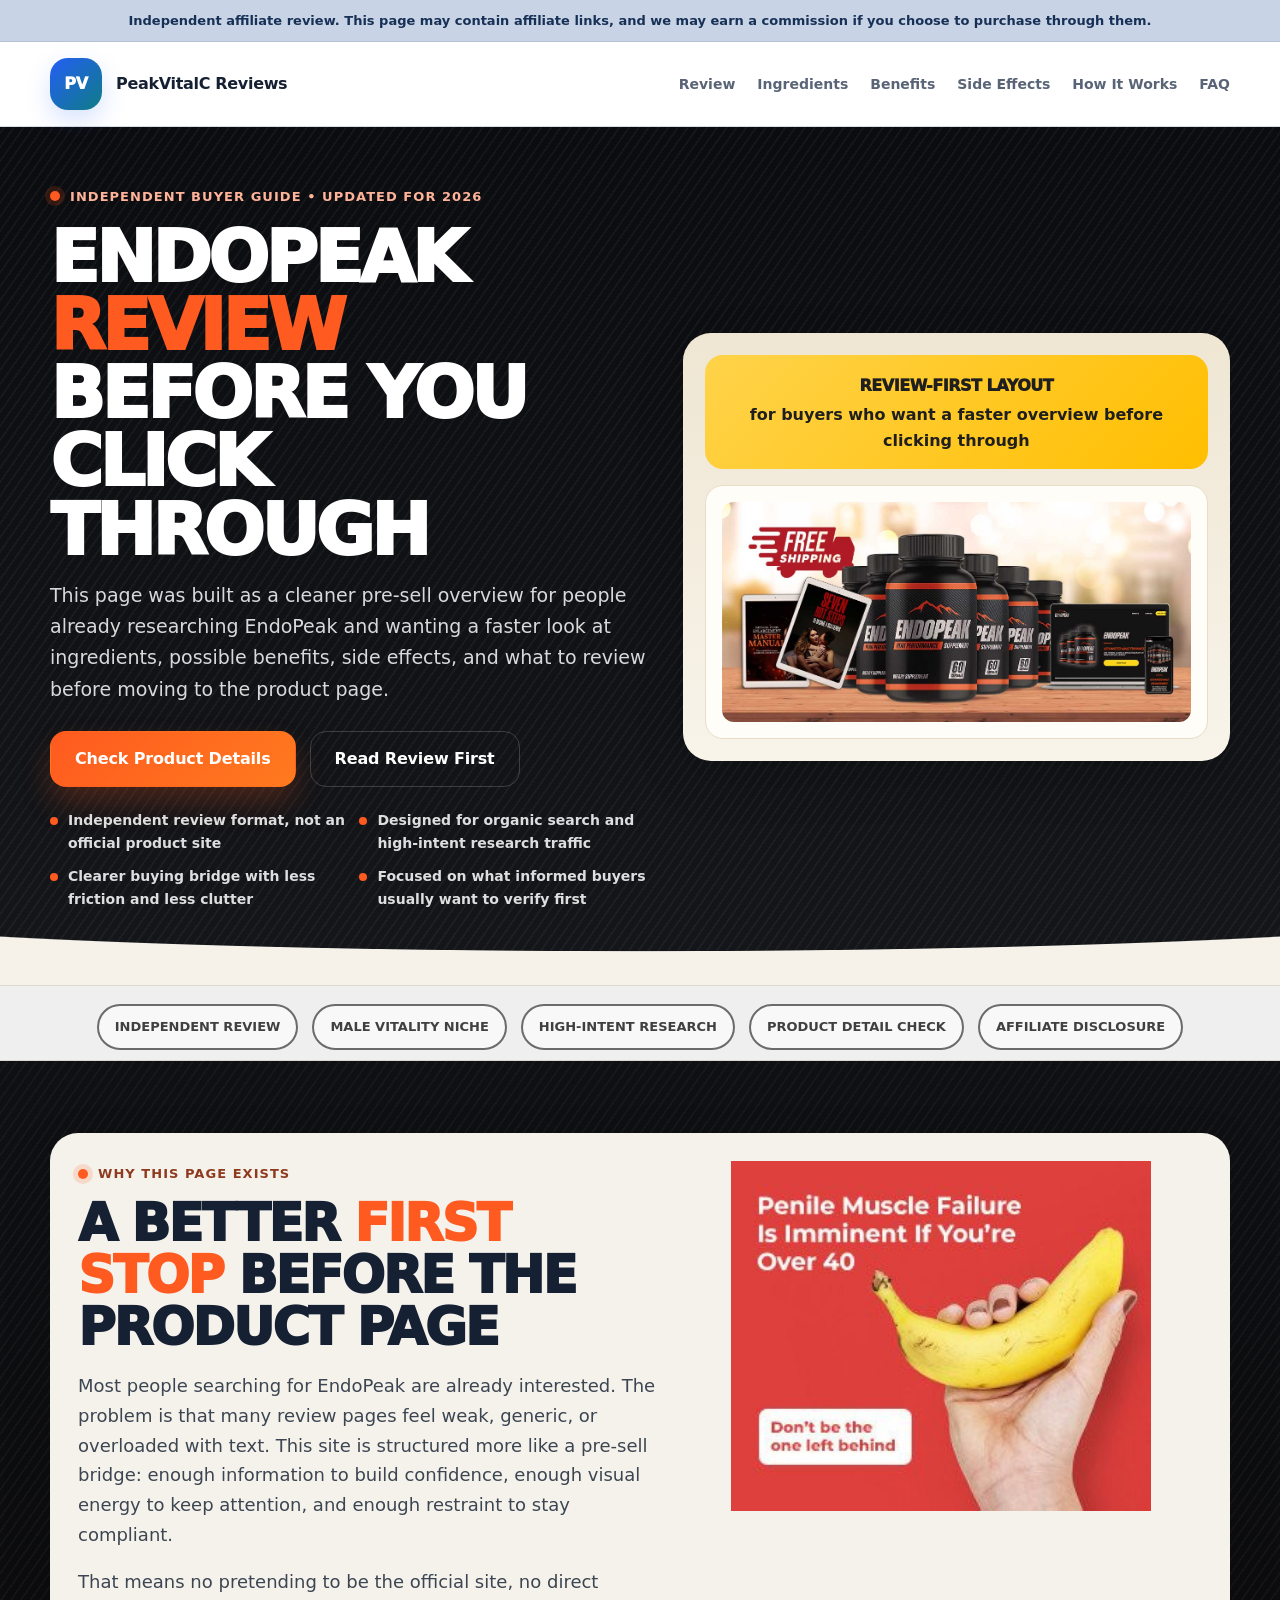
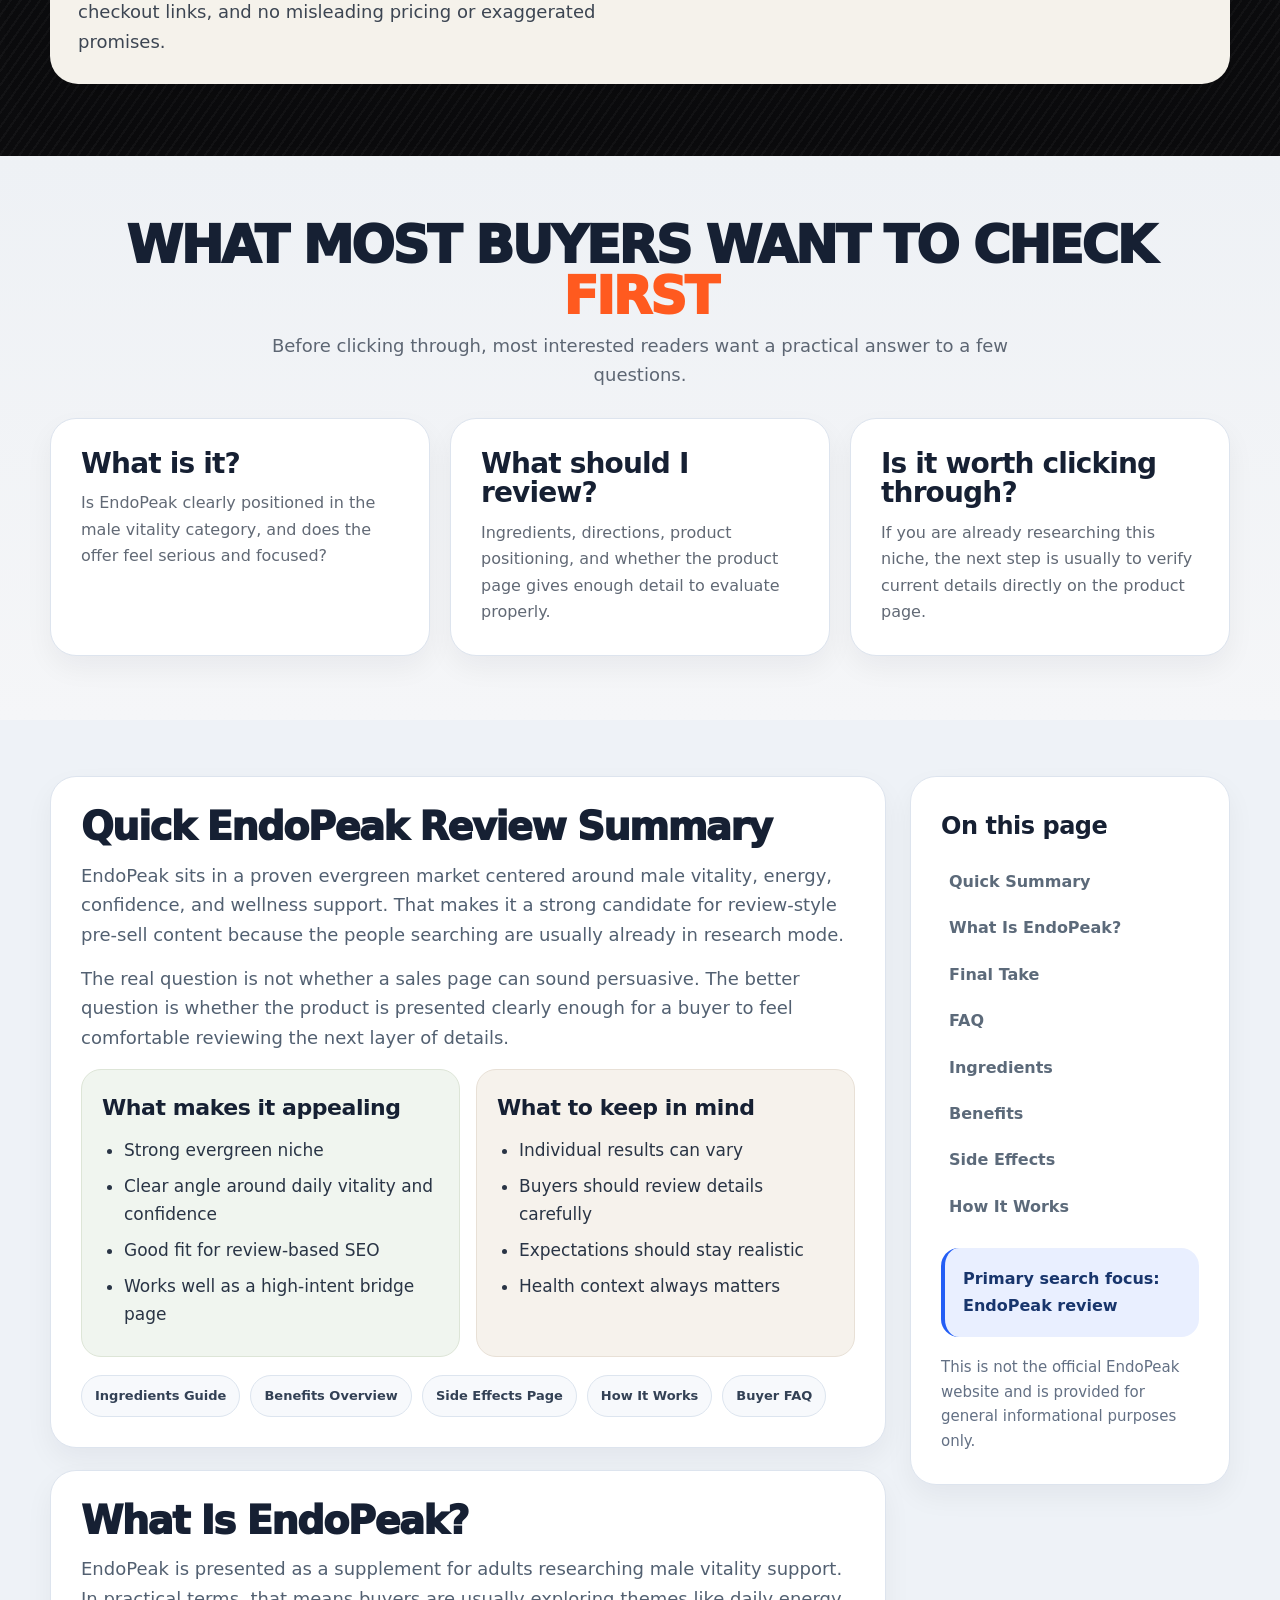
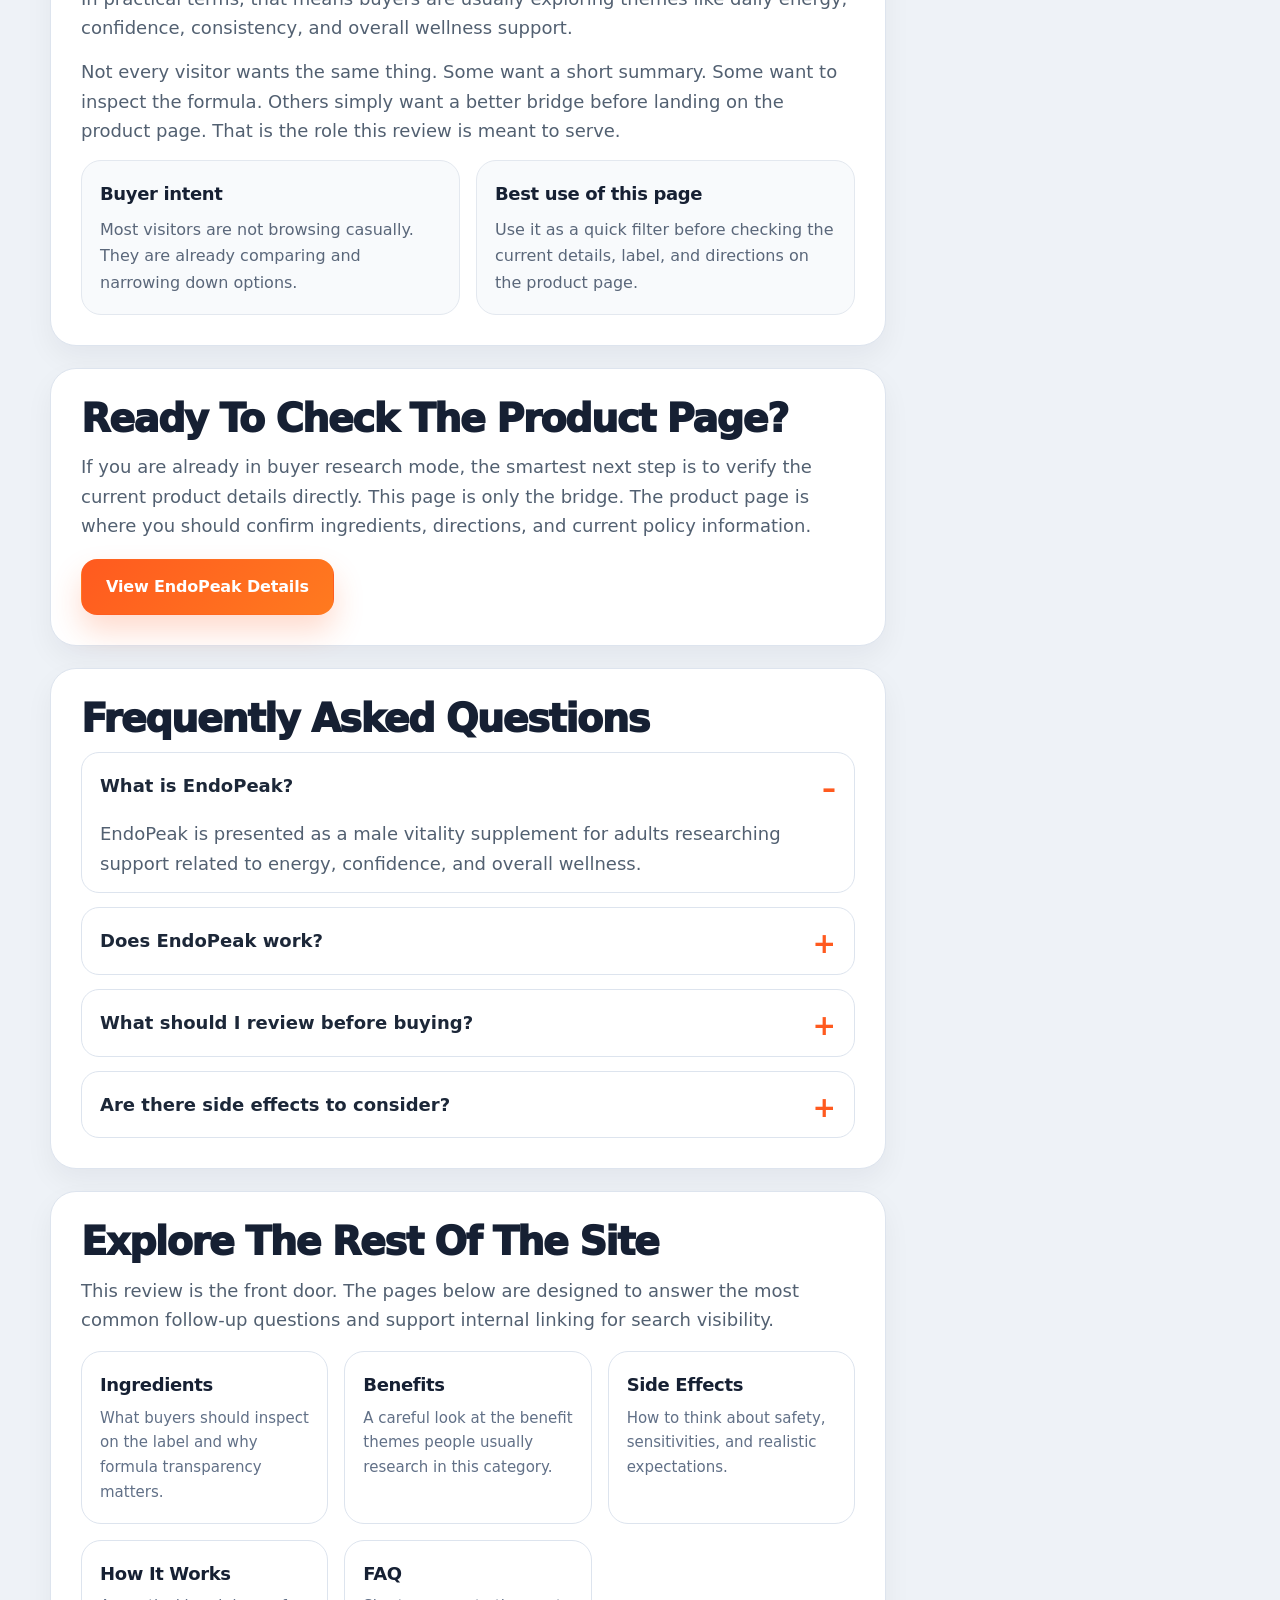
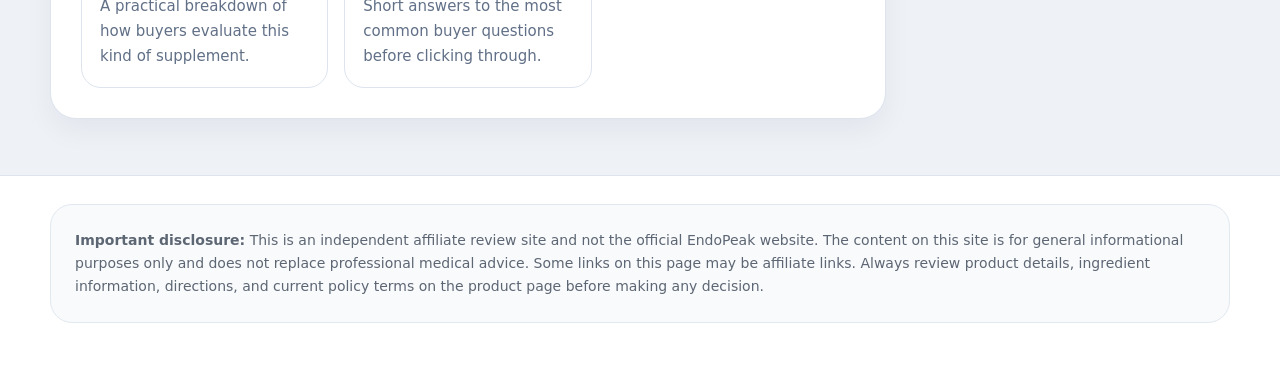
==== commit 268c896a: "Add files via upload" ====
--- a/index.html
+++ b/index.html
@@ -1,1018 +1,281 @@
 <!DOCTYPE html>
 <html lang="en">
 <head>
-  <meta charset="UTF-8" />
-  <meta name="viewport" content="width=device-width, initial-scale=1.0" />
-
+  <meta charset="UTF-8">
+  <meta name="viewport" content="width=device-width, initial-scale=1.0">
   <title>EndoPeak Review 2026 | Independent Buyer Guide Before You Click Through</title>
-  <meta name="description" content="Independent EndoPeak review for 2026. Explore ingredients, possible benefits, side effects, and what to check before visiting the product page." />
-  <meta name="robots" content="index,follow,max-image-preview:large" />
-  <meta name="author" content="PeakVitalC Reviews" />
-  <meta name="theme-color" content="#0b0b0d" />
-  <link rel="canonical" href="https://jotaguedes29-tech.github.io/endopeak-review/" />
-
-  <meta property="og:type" content="website" />
-  <meta property="og:title" content="EndoPeak Review 2026 | Independent Buyer Guide Before You Click Through" />
-  <meta property="og:description" content="A cleaner, independent EndoPeak review covering ingredients, possible benefits, side effects, and key buying considerations." />
-  <meta property="og:url" content="https://jotaguedes29-tech.github.io/endopeak-review/" />
-  <meta property="og:site_name" content="PeakVitalC Reviews" />
-
-  <meta name="twitter:card" content="summary_large_image" />
-  <meta name="twitter:title" content="EndoPeak Review 2026" />
-  <meta name="twitter:description" content="Independent EndoPeak review covering ingredients, benefits, side effects, and buying considerations." />
-
-  <style>
-    :root{
-      --bg:#0b0b0d;
-      --bg-2:#141417;
-      --panel:#111214;
-      --surface:#f6f4ef;
-      --surface-2:#ffffff;
-      --line:#2b2d31;
-      --soft-line:#e5ddd0;
-      --text:#121317;
-      --muted:#616975;
-      --light:#f3f3f5;
-      --brand:#ff5a1f;
-      --brand-2:#ff7a1f;
-      --accent:#d83a17;
-      --blue:#1e63ff;
-      --shadow:0 18px 50px rgba(0,0,0,.18);
-      --radius:24px;
-      --max:1180px;
-    }
-
-    *{box-sizing:border-box}
-    html{scroll-behavior:smooth}
-    body{
-      margin:0;
-      font-family:Inter, ui-sans-serif, system-ui, -apple-system, Segoe UI, Roboto, Arial, sans-serif;
-      color:var(--text);
-      background:var(--surface);
-      line-height:1.6;
-    }
-
-    img{max-width:100%;display:block}
-    a{text-decoration:none;color:inherit}
-    .container{width:min(var(--max), calc(100% - 32px)); margin:0 auto}
-
-    .topbar{
-      background:#c9d4e6;
-      color:#173056;
-      border-bottom:1px solid #b4c2d8;
-      font-size:13px;
-      font-weight:700;
-      text-align:center;
-      padding:10px 16px;
-    }
-
-    .header{
-      position:sticky;
-      top:0;
-      z-index:50;
-      background:rgba(255,255,255,.95);
-      backdrop-filter:blur(10px);
-      border-bottom:1px solid #d9dde3;
-    }
-
-    .header-inner{
-      display:flex;
-      align-items:center;
-      justify-content:space-between;
-      gap:18px;
-      padding:16px 0;
-    }
-
-    .brand{
-      display:flex;
-      align-items:center;
-      gap:14px;
-      font-weight:800;
-      letter-spacing:-0.02em;
-    }
-
-    .brand-mark{
-      width:52px;
-      height:52px;
-      border-radius:18px;
-      display:grid;
-      place-items:center;
-      color:#fff;
-      font-weight:900;
-      background:linear-gradient(135deg,var(--blue),#0f7a8a);
-      box-shadow:0 10px 24px rgba(30,99,255,.18);
-    }
-
-    .nav{
-      display:flex;
-      align-items:center;
-      gap:22px;
-      color:#5b6677;
-      font-size:14px;
-      font-weight:800;
-    }
-
-    .nav a:hover{color:#111827}
-
-    .hero{
-      background:
-        linear-gradient(180deg, rgba(255,255,255,0.02), rgba(255,255,255,0)),
-        repeating-linear-gradient(
-          -55deg,
-          rgba(255,255,255,.035) 0,
-          rgba(255,255,255,.035) 2px,
-          transparent 2px,
-          transparent 8px
-        ),
-        linear-gradient(180deg,#0b0b0d 0%, #121316 100%);
-      color:#fff;
-      padding:54px 0 70px;
-      overflow:hidden;
-      position:relative;
-    }
-
-    .hero::after{
-      content:"";
-      position:absolute;
-      left:0; right:0; bottom:-1px;
-      height:80px;
-      background:
-        radial-gradient(120% 100% at 50% 0%, transparent 59%, var(--surface) 60%);
-    }
-
-    .hero-grid{
-      display:grid;
-      grid-template-columns:1.05fr .95fr;
-      gap:28px;
-      align-items:center;
-      position:relative;
-      z-index:2;
-    }
-
-    .eyebrow{
-      display:inline-flex;
-      align-items:center;
-      gap:10px;
-      color:#ffb59a;
-      font-size:13px;
-      font-weight:900;
-      letter-spacing:.08em;
-      text-transform:uppercase;
-      margin-bottom:16px;
-    }
-
-    .eyebrow::before{
-      content:"";
-      width:10px;height:10px;border-radius:50%;
-      background:var(--brand);
-      box-shadow:0 0 0 5px rgba(255,90,31,.16);
-    }
-
-    h1{
-      margin:0 0 16px;
-      font-size:clamp(42px, 5.4vw, 78px);
-      line-height:.96;
-      letter-spacing:-0.05em;
-      font-weight:1000;
-      text-transform:uppercase;
-      max-width:10ch;
-    }
-
-    .hero h1 .accent{color:var(--brand)}
-    .hero p{
-      margin:0;
-      color:rgba(255,255,255,.82);
-      font-size:19px;
-      max-width:62ch;
-    }
-
-    .hero-actions{
-      display:flex;
-      flex-wrap:wrap;
-      gap:14px;
-      margin-top:26px;
-    }
-
-    .btn{
-      display:inline-flex;
-      align-items:center;
-      justify-content:center;
-      min-height:56px;
-      padding:0 24px;
-      border-radius:16px;
-      font-weight:900;
-      letter-spacing:-0.01em;
-      border:1px solid transparent;
-      transition:.18s ease;
-      cursor:pointer;
-    }
-
-    .btn-primary{
-      color:#fff;
-      background:linear-gradient(135deg,var(--brand),var(--brand-2));
-      box-shadow:0 16px 30px rgba(255,90,31,.22);
-    }
-
-    .btn-primary:hover{transform:translateY(-1px)}
-    .btn-secondary{
-      color:#fff;
-      background:transparent;
-      border-color:rgba(255,255,255,.18);
-    }
-
-    .hero-points{
-      margin-top:22px;
-      display:grid;
-      grid-template-columns:repeat(2,minmax(0,1fr));
-      gap:10px 14px;
-      max-width:680px;
-    }
-
-    .hero-point{
-      display:flex;
-      align-items:flex-start;
-      gap:10px;
-      color:rgba(255,255,255,.86);
-      font-weight:700;
-      font-size:14px;
-    }
-
-    .hero-point::before{
-      content:"";
-      width:8px;height:8px;border-radius:50%;
-      background:var(--brand);
-      margin-top:8px;
-      flex:0 0 auto;
-    }
-
-    .visual-card{
-      background:linear-gradient(180deg,#efe6d3,#f8f4ea);
-      border-radius:28px;
-      padding:22px;
-      box-shadow:var(--shadow);
-      border:1px solid rgba(255,255,255,.08);
-      position:relative;
-    }
-
-    .visual-head{
-      background:linear-gradient(135deg,#ffd34a,#ffbe00);
-      color:#1f1f1f;
-      border-radius:18px;
-      padding:18px 18px 14px;
-      text-align:center;
-      font-weight:1000;
-      text-transform:uppercase;
-      letter-spacing:-0.03em;
-      margin-bottom:16px;
-    }
-
-    .visual-head span{
-      display:block;
-      font-size:16px;
-      font-weight:800;
-      text-transform:none;
-      letter-spacing:0;
-      margin-top:2px;
-    }
-
-    .visual-image{
-      background:#fffdf8;
-      border-radius:18px;
-      padding:16px;
-      border:1px solid #e9dcc8;
-    }
-
-    .visual-image img{
-      width:min(100%, 520px);
-      margin:0 auto;
-      height:auto;
-      border-radius:12px;
-    }
-
-    .trust-strip{
-      background:#efefef;
-      padding:18px 0 10px;
-      border-top:1px solid #ded9d0;
-      border-bottom:1px solid #ded9d0;
-    }
-
-    .trust-row{
-      display:flex;
-      flex-wrap:wrap;
-      gap:14px;
-      justify-content:center;
-    }
-
-    .trust-badge{
-      border:2px solid #6b6b6b;
-      color:#404040;
-      border-radius:999px;
-      padding:10px 16px;
-      font-size:13px;
-      font-weight:900;
-      text-transform:uppercase;
-      background:#f8f8f8;
-    }
-
-    .section-dark{
-      background:
-        repeating-linear-gradient(
-          -55deg,
-          rgba(255,255,255,.03) 0,
-          rgba(255,255,255,.03) 2px,
-          transparent 2px,
-          transparent 8px
-        ),
-        linear-gradient(180deg,#0f1013 0%, #0b0b0d 100%);
-      color:#fff;
-      padding:70px 0;
-    }
-
-    .split-card{
-      background:#f5f2eb;
-      color:var(--text);
-      border-radius:28px;
-      padding:28px;
-      display:grid;
-      grid-template-columns:1.05fr .95fr;
-      gap:24px;
-      box-shadow:var(--shadow);
-    }
-
-    .split-card p{
-      font-size:18px;
-      color:#3c4552;
-    }
-
-    .split-card img{
-      width:min(100%, 420px);
-      margin:0 auto;
-      height:auto;
-    }
-
-    .section-light{
-      background:linear-gradient(180deg,#eef1f5 0%, #f5f6f8 100%);
-      padding:64px 0;
-    }
-
-    .section-head{
-      text-align:center;
-      margin-bottom:28px;
-    }
-
-    .section-head h2{
-      margin:0 0 10px;
-      font-size:clamp(34px,4vw,64px);
-      line-height:.98;
-      letter-spacing:-0.045em;
-      font-weight:1000;
-      text-transform:uppercase;
-    }
-
-    .section-head h2 .accent{color:var(--accent)}
-    .section-head p{
-      margin:0 auto;
-      color:#5d6673;
-      max-width:760px;
-      font-size:18px;
-    }
-
-    .grid-3{
-      display:grid;
-      grid-template-columns:repeat(3,1fr);
-      gap:20px;
-    }
-
-    .info-card{
-      background:#fff;
-      border:1px solid #dde3eb;
-      border-radius:24px;
-      padding:24px;
-      box-shadow:0 10px 24px rgba(0,0,0,.04);
-    }
-
-    .info-card h3{
-      margin:0 0 12px;
-      font-size:28px;
-      line-height:1.05;
-      letter-spacing:-0.03em;
-    }
-
-    .info-card p{
-      margin:0;
-      color:#616975;
-    }
-
-    .layout{
-      background:#eef2f7;
-      padding:56px 0;
-    }
-
-    .layout-grid{
-      display:grid;
-      grid-template-columns:1fr 320px;
-      gap:24px;
-      align-items:start;
-    }
-
-    .stack{
-      display:grid;
-      gap:22px;
-    }
-
-    .content-card{
-      background:#fff;
-      border:1px solid #dde4ee;
-      border-radius:26px;
-      padding:30px;
-      box-shadow:0 12px 28px rgba(16,24,40,.05);
-    }
-
-    .content-card h2{
-      margin:0 0 14px;
-      font-size:clamp(28px,3vw,52px);
-      line-height:1.02;
-      letter-spacing:-0.04em;
-      font-weight:1000;
-    }
-
-    .content-card p{
-      color:#526071;
-      font-size:18px;
-      margin:0 0 14px;
-    }
-
-    .compare{
-      display:grid;
-      grid-template-columns:1fr 1fr;
-      gap:16px;
-      margin-top:16px;
-    }
-
-    .mini{
-      border-radius:20px;
-      padding:20px;
-      border:1px solid #dde5d7;
-      background:#f0f5ef;
-    }
-
-    .mini.alt{
-      border-color:#e8e0d6;
-      background:#f6f2ec;
-    }
-
-    .mini h3{
-      margin:0 0 10px;
-      font-size:22px;
-      letter-spacing:-0.02em;
-    }
-
-    .mini ul{
-      margin:0;
-      padding-left:22px;
-    }
-
-    .mini li{
-      margin:8px 0;
-      color:#293445;
-      font-size:17px;
-    }
-
-    .cta-band{
-      background:linear-gradient(135deg,#131416,#0d0e10);
-      color:#fff;
-      border-radius:24px;
-      padding:28px;
-      position:relative;
-      overflow:hidden;
-    }
-
-    .cta-band::after{
-      content:"";
-      position:absolute;
-      right:-60px;
-      top:-60px;
-      width:180px;
-      height:180px;
-      border-radius:50%;
-      background:radial-gradient(circle, rgba(255,90,31,.22), transparent 66%);
-    }
-
-    .cta-band h2{
-      color:#fff;
-      margin-bottom:10px;
-    }
-
-    .cta-band p{
-      color:rgba(255,255,255,.82);
-      margin-bottom:0;
-    }
-
-    .faq{
-      display:grid;
-      gap:14px;
-      margin-top:6px;
-    }
-
-    details{
-      border:1px solid #dde4ee;
-      border-radius:18px;
-      background:#fff;
-      padding:0 18px;
-      overflow:hidden;
-    }
-
-    summary{
-      list-style:none;
-      cursor:pointer;
-      font-weight:900;
-      padding:18px 0;
-      position:relative;
-      padding-right:26px;
-      font-size:18px;
-      color:#1c2738;
-    }
-
-    summary::-webkit-details-marker{display:none}
-    summary::after{
-      content:"+";
-      position:absolute;
-      right:0;
-      top:13px;
-      font-size:28px;
-      color:var(--brand);
-    }
-
-    details[open] summary::after{content:"–"}
-    details p{
-      margin:0 0 18px;
-      color:#5d6673;
-      font-size:17px;
-    }
-
-    .sidebar{
-      position:sticky;
-      top:92px;
-    }
-
-    .sidebar-card{
-      background:#fff;
-      border:1px solid #dde4ee;
-      border-radius:26px;
-      padding:24px;
-      box-shadow:0 12px 28px rgba(16,24,40,.05);
-    }
-
-    .sidebar-card h3{
-      margin:0 0 12px;
-      font-size:24px;
-      letter-spacing:-0.02em;
-    }
-
-    .sidebar-card a{
-      display:block;
-      padding:10px 8px;
-      color:#5c6a7a;
-      font-size:16px;
-      font-weight:800;
-      border-radius:12px;
-    }
-
-    .sidebar-card a:hover{
-      background:#f3f6fb;
-      color:#111827;
-    }
-
-    .focus-box{
-      margin-top:18px;
-      background:#e9efff;
-      border-left:4px solid var(--blue);
-      border-radius:18px;
-      padding:18px;
-      color:#18356c;
-      font-weight:800;
-    }
-
-    .footer{
-      background:#fff;
-      border-top:1px solid #dde4ee;
-      padding:28px 0 48px;
-    }
-
-    .footer-card{
-      background:#f8fafc;
-      border:1px solid #e2e8f0;
-      border-radius:22px;
-      padding:24px;
-      color:#5d6673;
-      font-size:14px;
-    }
-
-    .sticky-mobile{
-      display:none;
-    }
-
-    @media (max-width: 980px){
-      .hero-grid,
-      .split-card,
-      .layout-grid,
-      .grid-3{
-        grid-template-columns:1fr;
-      }
-
-      h1{max-width:none}
-      .sidebar{position:static}
-    }
-
-    @media (max-width: 720px){
-      .nav{display:none}
-      .hero-points,
-      .compare{
-        grid-template-columns:1fr;
-      }
-
-      .hero{
-        padding-top:36px;
-        padding-bottom:52px;
-      }
-
-      .hero-card,
-      .visual-card,
-      .content-card,
-      .sidebar-card,
-      .split-card,
-      .info-card{
-        padding:22px;
-      }
-
-      .sticky-mobile{
-        display:block;
-        position:sticky;
-        bottom:14px;
-        z-index:70;
-        padding:0 16px 16px;
-      }
-
-      .sticky-mobile .btn{
-        width:100%;
-      }
-    }
-  </style>
-
-  <script type="application/ld+json">
-  {
-    "@context":"https://schema.org",
-    "@type":"WebPage",
-    "name":"EndoPeak Review 2026",
-    "description":"Independent EndoPeak review discussing ingredients, possible benefits, side effects, and key buying considerations.",
-    "url":"https://jotaguedes29-tech.github.io/endopeak-review/",
-    "inLanguage":"en"
-  }
-  </script>
-
-  <script type="application/ld+json">
-  {
-    "@context":"https://schema.org",
-    "@type":"FAQPage",
-    "mainEntity":[
-      {
-        "@type":"Question",
-        "name":"What is EndoPeak?",
-        "acceptedAnswer":{
-          "@type":"Answer",
-          "text":"EndoPeak is presented as a male vitality supplement for adults researching support related to energy, confidence, and overall wellness."
-        }
-      },
-      {
-        "@type":"Question",
-        "name":"Does EndoPeak work?",
-        "acceptedAnswer":{
-          "@type":"Answer",
-          "text":"Results can vary by person. Consistency, lifestyle, age, sleep, and overall health all influence how any supplement may be experienced."
-        }
-      },
-      {
-        "@type":"Question",
-        "name":"What should I check before buying EndoPeak?",
-        "acceptedAnswer":{
-          "@type":"Answer",
-          "text":"It is sensible to review the product page, ingredient label, directions, and policy details before making any purchase decision."
-        }
-      },
-      {
-        "@type":"Question",
-        "name":"Are there EndoPeak side effects?",
-        "acceptedAnswer":{
-          "@type":"Answer",
-          "text":"Any supplement may affect people differently. Anyone with medications, sensitivities, or health concerns should review the label carefully and seek qualified guidance if needed."
-        }
-      },
-      {
-        "@type":"Question",
-        "name":"Where can I check the latest EndoPeak details?",
-        "acceptedAnswer":{
-          "@type":"Answer",
-          "text":"The best place to review current product details is the product page linked from this independent review."
-        }
-      }
-    ]
-  }
-  </script>
+  <meta name="description" content="Independent EndoPeak review for 2026. Explore ingredients, possible benefits, side effects, and what to check before visiting the product page.">
+  <meta name="robots" content="index,follow,max-image-preview:large">
+  <meta name="author" content="PeakVitalC Reviews">
+  <meta name="theme-color" content="#0b0c0f">
+  <link rel="canonical" href="https://jotaguedes29-tech.github.io/endopeak-review/">
+  <meta property="og:type" content="website">
+  <meta property="og:title" content="EndoPeak Review 2026 | Independent Buyer Guide Before You Click Through">
+  <meta property="og:description" content="Independent EndoPeak review for 2026. Explore ingredients, possible benefits, side effects, and what to check before visiting the product page.">
+  <meta property="og:url" content="https://jotaguedes29-tech.github.io/endopeak-review/">
+  <meta property="og:site_name" content="PeakVitalC Reviews">
+  <meta name="twitter:card" content="summary_large_image">
+  <meta name="twitter:title" content="EndoPeak Review 2026 | Independent Buyer Guide Before You Click Through">
+  <meta name="twitter:description" content="Independent EndoPeak review for 2026. Explore ingredients, possible benefits, side effects, and what to check before visiting the product page.">
+  <link rel="stylesheet" href="styles.css">
+  <script type="application/ld+json">{"@context": "https://schema.org", "@type": "WebPage", "name": "EndoPeak Review 2026 | Independent Buyer Guide Before You Click Through", "description": "Independent EndoPeak review for 2026. Explore ingredients, possible benefits, side effects, and what to check before visiting the product page.", "url": "https://jotaguedes29-tech.github.io/endopeak-review/", "inLanguage": "en"}</script>
+  <script type="application/ld+json">{"@context": "https://schema.org", "@type": "FAQPage", "mainEntity": [{"@type": "Question", "name": "What is EndoPeak?", "acceptedAnswer": {"@type": "Answer", "text": "EndoPeak is presented as a male vitality supplement for adults researching support related to energy, confidence, and overall wellness."}}, {"@type": "Question", "name": "Does EndoPeak work?", "acceptedAnswer": {"@type": "Answer", "text": "Results can vary by person. Consistency, routine, sleep, nutrition, age, and general health all influence how any supplement may be experienced."}}, {"@type": "Question", "name": "What should I check before buying EndoPeak?", "acceptedAnswer": {"@type": "Answer", "text": "It makes sense to review the product page, ingredient label, directions, and policy details before making any purchase decision."}}, {"@type": "Question", "name": "Are there side effects to consider?", "acceptedAnswer": {"@type": "Answer", "text": "Any supplement may affect people differently. Anyone with medications, sensitivities, or health concerns should read the label carefully and seek qualified guidance if needed."}}]}</script>
+  
 </head>
 <body>
-
-  <div class="topbar">
-    Independent affiliate review. This page may contain affiliate links, and we may earn a commission if you choose to purchase through them.
+<div class="topbar">Independent affiliate review. This page may contain affiliate links, and we may earn a commission if you choose to purchase through them.</div>
+<header class="site-header">
+  <div class="container header-inner">
+    <a class="brand" href="index.html">
+      <span class="brand-mark">PV</span>
+      <span>PeakVitalC Reviews</span>
+    </a>
+    <nav class="nav">
+      <a href="index.html">Review</a>
+      <a href="ingredients.html">Ingredients</a>
+      <a href="benefits.html">Benefits</a>
+      <a href="side-effects.html">Side Effects</a>
+      <a href="how-it-works.html">How It Works</a>
+      <a href="faq.html">FAQ</a>
+    </nav>
   </div>
-
-  <header class="header">
-    <div class="container header-inner">
-      <a class="brand" href="#">
-        <span class="brand-mark">PV</span>
-        <span>PeakVitalC Reviews</span>
-      </a>
-
-      <nav class="nav">
-        <a href="#review">Review</a>
-        <a href="#ingredients">Ingredients</a>
-        <a href="#benefits">Benefits</a>
-        <a href="#side-effects">Side Effects</a>
-        <a href="#faq">FAQ</a>
-      </nav>
-    </div>
-  </header>
-
-  <main>
-    <section class="hero">
-      <div class="container hero-grid">
+</header>
+
+<main>
+  <section class="hero">
+    <div class="container hero-grid">
+      <div>
+        <div class="eyebrow">Independent Buyer Guide • Updated for 2026</div>
+        <h1>EndoPeak <span class="accent">Review</span> Before You Click Through</h1>
+        <p>
+          This page was built as a cleaner pre-sell overview for people already researching EndoPeak and wanting a faster look at ingredients,
+          possible benefits, side effects, and what to review before moving to the product page.
+        </p>
+        <div class="hero-actions">
+          <a class="btn btn-primary" href="https://e8955ao4pgyhjfrcw0tbtvvw8l.hop.clickbank.net" rel="nofollow sponsored" target="_blank">Check Product Details</a>
+          <a class="btn btn-secondary" href="#review">Read Review First</a>
+        </div>
+        <div class="hero-points">
+          <div class="hero-point">Independent review format, not an official product site</div>
+          <div class="hero-point">Designed for organic search and high-intent research traffic</div>
+          <div class="hero-point">Clearer buying bridge with less friction and less clutter</div>
+          <div class="hero-point">Focused on what informed buyers usually want to verify first</div>
+        </div>
+      </div>
+      <aside class="visual-card">
+        <div class="visual-head">
+          Review-first layout
+          <span>for buyers who want a faster overview before clicking through</span>
+        </div>
+        <div class="visual-image">
+          <img src="assets/pack.jpg" alt="EndoPeak product pack" loading="eager">
+        </div>
+      </aside>
+    </div>
+  </section>
+
+  <section class="trust-strip">
+    <div class="container">
+      <div class="trust-row">
+        <div class="trust-badge">Independent Review</div>
+        <div class="trust-badge">Male Vitality Niche</div>
+        <div class="trust-badge">High-Intent Research</div>
+        <div class="trust-badge">Product Detail Check</div>
+        <div class="trust-badge">Affiliate Disclosure</div>
+      </div>
+    </div>
+  </section>
+
+  <section class="section-dark">
+    <div class="container">
+      <div class="split-card">
         <div>
-          <div class="eyebrow">Independent Buyer Guide • Updated for 2026</div>
-          <h1>EndoPeak <span class="accent">Review</span> Before You Click Through</h1>
-          <p>
-            Not looking for a long, bland article? Good. This page was built as a cleaner presell overview for people
-            already researching EndoPeak and wanting a faster look at ingredients, possible benefits, side effects,
-            and what to check before moving to the product page.
-          </p>
-
-          <div class="hero-actions">
-            <a class="btn btn-primary" href="https://e8955ao4pgyhjfrcw0tbtvvw8l.hop.clickbank.net" rel="nofollow sponsored" target="_blank">Check Product Details</a>
-            <a class="btn btn-secondary" href="#review">Read Review First</a>
-          </div>
-
-          <div class="hero-points">
-            <div class="hero-point">Built as an independent review, not an official product site</div>
-            <div class="hero-point">Focused on high-intent buyers already researching the product</div>
-            <div class="hero-point">Cleaner summary of what matters before clicking through</div>
-            <div class="hero-point">Designed to pre-sell, not overload with walls of text</div>
-          </div>
-        </div>
-
-        <aside class="visual-card">
-          <div class="visual-head">
-            Independent review format
-            <span>for buyers who want a faster overview first</span>
-          </div>
-          <div class="visual-image">
-            <img src="assets/pack.jpg" alt="EndoPeak product pack" loading="eager">
-          </div>
-        </aside>
-      </div>
-    </section>
-
-    <section class="trust-strip">
-      <div class="container">
-        <div class="trust-row">
-          <div class="trust-badge">Independent Review</div>
-          <div class="trust-badge">Male Vitality Niche</div>
-          <div class="trust-badge">High-Intent Research</div>
-          <div class="trust-badge">Product Detail Check</div>
-          <div class="trust-badge">Affiliate Disclosure</div>
-        </div>
-      </div>
-    </section>
-
-    <section class="section-dark">
-      <div class="container">
-        <div class="split-card">
-          <div>
-            <div class="eyebrow" style="color:#8e3a1e;margin-bottom:12px;">Why this page exists</div>
-            <h2 style="margin:0 0 14px;font-size:clamp(32px,4vw,54px);line-height:1.02;letter-spacing:-0.04em;font-weight:1000;text-transform:uppercase;">
-              A Better <span style="color:var(--accent)">First Stop</span> Before The Product Page
-            </h2>
-            <p>
-              Most people searching for EndoPeak are already interested. The problem is that many review pages feel weak,
-              generic, or overly academic. This one is structured more like a presell bridge: enough information to build
-              confidence, enough visual energy to keep attention, and enough restraint to stay compliant.
-            </p>
-            <p style="margin-bottom:0">
-              That means no pretending to be the official site, no pushing direct checkout, and no misleading pricing or claims. 
-            </p>
-          </div>
-          <div>
-            <img src="assets/mini-banner.png" alt="EndoPeak banner" loading="lazy">
-          </div>
-        </div>
-      </div>
-    </section>
-
-    <section class="section-light">
-      <div class="container">
-        <div class="section-head">
-          <h2>What Most Buyers Want To Check <span class="accent">First</span></h2>
-          <p>
-            Before clicking through, most interested readers want a quick answer to a few practical questions.
-          </p>
-        </div>
-
-        <div class="grid-3">
-          <div class="info-card">
-            <h3>What is it?</h3>
-            <p>Is EndoPeak clearly positioned in the male vitality category, and does the offer feel serious and focused?</p>
-          </div>
-          <div class="info-card">
-            <h3>What should I review?</h3>
-            <p>Ingredients, directions, product positioning, and whether the page gives enough detail to evaluate properly.</p>
-          </div>
-          <div class="info-card">
-            <h3>Is it worth clicking through?</h3>
-            <p>If you are already researching this niche, the next step is usually to verify current product details directly.</p>
-          </div>
-        </div>
-      </div>
-    </section>
-
-    <section class="layout">
-      <div class="container layout-grid">
-        <div class="stack">
-
-          <article class="content-card" id="review">
-            <h2>Quick EndoPeak Review Summary</h2>
-            <p>
-              EndoPeak sits in a proven evergreen market centered around male vitality, energy, confidence, and wellness support.
-              That alone makes it a strong candidate for review-style presell content, because the people searching are usually not casual browsers.
-              They are already in research mode.
-            </p>
-            <p>
-              The real question is not whether a sales page can sound persuasive. The better question is whether the product is presented clearly enough
-              for a buyer to feel comfortable reviewing the next layer of details.
-            </p>
-
-            <div class="compare">
-              <div class="mini">
-                <h3>What makes it appealing</h3>
-                <ul>
-                  <li>Strong evergreen niche</li>
-                  <li>Clear male vitality angle</li>
-                  <li>Fits review-based SEO well</li>
-                  <li>Good match for pre-sell traffic</li>
-                </ul>
-              </div>
-
-              <div class="mini alt">
-                <h3>What to keep in mind</h3>
-                <ul>
-                  <li>Individual results can vary</li>
-                  <li>Buyers should review details carefully</li>
-                  <li>Expectations should stay realistic</li>
-                  <li>Health context always matters</li>
-                </ul>
-              </div>
-            </div>
-          </article>
-
-          <article class="content-card" id="what-is">
-            <h2>What Is EndoPeak?</h2>
-            <p>
-              EndoPeak is presented as a supplement for adults researching male vitality support. In practice, that means buyers are usually exploring themes like
-              energy, confidence, consistency, and overall daily wellness support.
-            </p>
-            <p>
-              Not every visitor is looking for the exact same thing. Some want a faster summary. Some want to inspect the formula. Others simply want a better bridge
-              before landing on the product page. That is the role this page is meant to serve.
-            </p>
-          </article>
-
-          <article class="content-card" id="ingredients">
-            <h2>Ingredients: What Buyers Should Look At</h2>
-            <p>
-              Ingredient transparency is one of the biggest trust signals in this market. Before considering any purchase, it makes sense to slow down and check:
-            </p>
-            <div class="compare">
-              <div class="mini">
-                <h3>Good things to verify</h3>
-                <ul>
-                  <li>Full ingredient label</li>
-                  <li>Directions for use</li>
-                  <li>Warnings or safety notes</li>
-                  <li>How clearly the formula is presented</li>
-                </ul>
-              </div>
-              <div class="mini alt">
-                <h3>Why this matters</h3>
-                <ul>
-                  <li>Better confidence before purchase</li>
-                  <li>Less guesswork for the buyer</li>
-                  <li>More transparent buying journey</li>
-                  <li>More informed decision-making</li>
-                </ul>
-              </div>
-            </div>
-          </article>
-
-          <article class="content-card" id="benefits">
-            <h2>Potential Benefits Buyers Usually Research</h2>
-            <p>
-              People searching for EndoPeak review content are often interested in possible support related to daily energy, confidence, stamina, and overall male vitality.
-              That is why this niche remains commercially strong and why the page needs to feel more like a guided buying bridge than a plain article.
-            </p>
-          </article>
-
-          <article class="content-card" id="side-effects">
-            <h2>Side Effects and Safety Considerations</h2>
-            <p>
-              Any supplement may affect different people in different ways. Reading the label carefully, reviewing directions, and considering individual health context
-              is part of buying responsibly. Anyone with medications, sensitivities, or health concerns should seek qualified guidance if needed.
-            </p>
-          </article>
-
-          <article class="content-card cta-band" id="final">
-            <h2>Ready To Check The Product Page?</h2>
-            <p>
-              If you are already in buyer research mode, the smartest next step is to verify the current product details directly. This page is only the bridge.
-            </p>
-            <div class="hero-actions" style="margin-top:18px">
-              <a class="btn btn-primary" href="https://e8955ao4pgyhjfrcw0tbtvvw8l.hop.clickbank.net" rel="nofollow sponsored" target="_blank">View EndoPeak Details</a>
-            </div>
-          </article>
-
-          <article class="content-card" id="faq">
-            <h2>Frequently Asked Questions</h2>
-            <div class="faq">
-              <details open>
-                <summary>What is EndoPeak?</summary>
-                <p>EndoPeak is presented as a male vitality supplement for adults researching support related to energy, confidence, and overall wellness.</p>
-              </details>
-
-              <details>
-                <summary>Does EndoPeak work?</summary>
-                <p>Results can vary from person to person. Lifestyle, consistency, age, sleep, and general health all influence how any supplement may be experienced.</p>
-              </details>
-
-              <details>
-                <summary>What should I review before buying?</summary>
-                <p>It makes sense to review the product page, ingredient label, directions, and policy details before making any purchase decision.</p>
-              </details>
-
-              <details>
-                <summary>Are there side effects to consider?</summary>
-                <p>Any supplement may affect people differently. Anyone with medications, sensitivities, or health concerns should read the label carefully and seek qualified guidance if needed.</p>
-              </details>
-
-              <details>
-                <summary>Where can I check the latest EndoPeak details?</summary>
-                <p>The best place to review current details is the product page linked from this independent review.</p>
-              </details>
-            </div>
-          </article>
-
-        </div>
-
-        <aside class="sidebar">
-          <div class="sidebar-card">
-            <h3>On this page</h3>
-            <a href="#review">Quick Summary</a>
-            <a href="#what-is">What Is EndoPeak?</a>
-            <a href="#ingredients">Ingredients</a>
-            <a href="#benefits">Benefits</a>
-            <a href="#side-effects">Side Effects</a>
-            <a href="#final">Final Take</a>
-            <a href="#faq">FAQ</a>
-
-            <div class="focus-box">
-              Primary search focus:<br>
-              <strong>EndoPeak review</strong>
-            </div>
-
-            <p style="margin:18px 0 0;color:#637084;font-size:15px;">
-              This is not the official EndoPeak website and is provided for general informational purposes only.
-            </p>
-          </div>
-        </aside>
-      </div>
-    </section>
-
-    <footer class="footer">
-      <div class="container">
-        <div class="footer-card">
-          <strong>Important disclosure:</strong>
-          This is an independent affiliate review site and not the official EndoPeak website. The content on this page is for general informational purposes only and does not replace professional medical advice. Some links on this page may be affiliate links. Affiliates must not claim to represent EndoPeak, must not use misleading pricing or bonuses, and must route buyers through the EndoPeak website rather than direct checkout. 
-        </div>
-      </div>
-    </footer>
-  </main>
-
-  <div class="sticky-mobile">
-    <a class="btn btn-primary" href="https://e8955ao4pgyhjfrcw0tbtvvw8l.hop.clickbank.net" rel="nofollow sponsored" target="_blank">Check Product Details</a>
+          <div class="eyebrow" style="color:#8e3a1e;margin-bottom:12px;">Why this page exists</div>
+          <div class="big-title">A Better <span class="accent">First Stop</span> Before The Product Page</div>
+          <p>
+            Most people searching for EndoPeak are already interested. The problem is that many review pages feel weak,
+            generic, or overloaded with text. This site is structured more like a pre-sell bridge: enough information
+            to build confidence, enough visual energy to keep attention, and enough restraint to stay compliant.
+          </p>
+          <p style="margin-bottom:0">
+            That means no pretending to be the official site, no direct checkout links, and no misleading pricing or exaggerated promises.
+          </p>
+        </div>
+        <div>
+          <img src="assets/mini-banner.png" alt="EndoPeak promotional banner" loading="lazy">
+        </div>
+      </div>
+    </div>
+  </section>
+
+  <section class="section-light">
+    <div class="container">
+      <div class="section-head">
+        <h2>What Most Buyers Want To Check <span class="accent">First</span></h2>
+        <p>Before clicking through, most interested readers want a practical answer to a few questions.</p>
+      </div>
+      <div class="grid-3">
+        <div class="info-card">
+          <h3>What is it?</h3>
+          <p>Is EndoPeak clearly positioned in the male vitality category, and does the offer feel serious and focused?</p>
+        </div>
+        <div class="info-card">
+          <h3>What should I review?</h3>
+          <p>Ingredients, directions, product positioning, and whether the product page gives enough detail to evaluate properly.</p>
+        </div>
+        <div class="info-card">
+          <h3>Is it worth clicking through?</h3>
+          <p>If you are already researching this niche, the next step is usually to verify current details directly on the product page.</p>
+        </div>
+      </div>
+    </div>
+  </section>
+
+  <section class="layout">
+    <div class="container layout-grid">
+      <div class="stack">
+        <article class="content-card" id="review">
+          <h2>Quick EndoPeak Review Summary</h2>
+          <p class="lead">
+            EndoPeak sits in a proven evergreen market centered around male vitality, energy, confidence, and wellness support.
+            That makes it a strong candidate for review-style pre-sell content because the people searching are usually already in research mode.
+          </p>
+          <p>
+            The real question is not whether a sales page can sound persuasive. The better question is whether the product is presented clearly enough
+            for a buyer to feel comfortable reviewing the next layer of details.
+          </p>
+          <div class="compare">
+            <div class="mini">
+              <h3>What makes it appealing</h3>
+              <ul>
+                <li>Strong evergreen niche</li>
+                <li>Clear angle around daily vitality and confidence</li>
+                <li>Good fit for review-based SEO</li>
+                <li>Works well as a high-intent bridge page</li>
+              </ul>
+            </div>
+            <div class="mini alt">
+              <h3>What to keep in mind</h3>
+              <ul>
+                <li>Individual results can vary</li>
+                <li>Buyers should review details carefully</li>
+                <li>Expectations should stay realistic</li>
+                <li>Health context always matters</li>
+              </ul>
+            </div>
+          </div>
+          <div class="link-row">
+            <a class="chip" href="ingredients.html">Ingredients Guide</a>
+            <a class="chip" href="benefits.html">Benefits Overview</a>
+            <a class="chip" href="side-effects.html">Side Effects Page</a>
+            <a class="chip" href="how-it-works.html">How It Works</a>
+            <a class="chip" href="faq.html">Buyer FAQ</a>
+          </div>
+        </article>
+
+        <article class="content-card" id="what-is">
+          <h2>What Is EndoPeak?</h2>
+          <p>
+            EndoPeak is presented as a supplement for adults researching male vitality support. In practical terms,
+            that means buyers are usually exploring themes like daily energy, confidence, consistency, and overall wellness support.
+          </p>
+          <p>
+            Not every visitor wants the same thing. Some want a short summary. Some want to inspect the formula.
+            Others simply want a better bridge before landing on the product page. That is the role this review is meant to serve.
+          </p>
+          <div class="inline-card-grid">
+            <div class="small-card">
+              <h4>Buyer intent</h4>
+              <p>Most visitors are not browsing casually. They are already comparing and narrowing down options.</p>
+            </div>
+            <div class="small-card">
+              <h4>Best use of this page</h4>
+              <p>Use it as a quick filter before checking the current details, label, and directions on the product page.</p>
+            </div>
+          </div>
+        </article>
+
+        <article class="content-card" id="final">
+          <h2>Ready To Check The Product Page?</h2>
+          <p>
+            If you are already in buyer research mode, the smartest next step is to verify the current product details directly.
+            This page is only the bridge. The product page is where you should confirm ingredients, directions, and current policy information.
+          </p>
+          <div class="hero-actions" style="margin-top:18px">
+            <a class="btn btn-primary" href="https://e8955ao4pgyhjfrcw0tbtvvw8l.hop.clickbank.net" rel="nofollow sponsored" target="_blank">View EndoPeak Details</a>
+          </div>
+        </article>
+
+        <article class="content-card" id="faq">
+          <h2>Frequently Asked Questions</h2>
+          <div class="faq">
+            <details open>
+              <summary>What is EndoPeak?</summary>
+              <p>EndoPeak is presented as a male vitality supplement for adults researching support related to energy, confidence, and overall wellness.</p>
+            </details>
+            <details>
+              <summary>Does EndoPeak work?</summary>
+              <p>Results can vary from person to person. Lifestyle, consistency, age, sleep, and general health all influence how any supplement may be experienced.</p>
+            </details>
+            <details>
+              <summary>What should I review before buying?</summary>
+              <p>It makes sense to review the product page, ingredient label, directions, and policy details before making any purchase decision.</p>
+            </details>
+            <details>
+              <summary>Are there side effects to consider?</summary>
+              <p>Any supplement may affect people differently. Anyone with medications, sensitivities, or health concerns should read the label carefully and seek qualified guidance if needed.</p>
+            </details>
+          </div>
+        </article>
+
+        <article class="content-card">
+          <h2>Explore The Rest Of The Site</h2>
+          <p>
+            This review is the front door. The pages below are designed to answer the most common follow-up questions and support internal linking for search visibility.
+          </p>
+          <div class="explore-grid">
+            <a class="explore-card" href="ingredients.html"><strong>Ingredients</strong><p>What buyers should inspect on the label and why formula transparency matters.</p></a>
+            <a class="explore-card" href="benefits.html"><strong>Benefits</strong><p>A careful look at the benefit themes people usually research in this category.</p></a>
+            <a class="explore-card" href="side-effects.html"><strong>Side Effects</strong><p>How to think about safety, sensitivities, and realistic expectations.</p></a>
+            <a class="explore-card" href="how-it-works.html"><strong>How It Works</strong><p>A practical breakdown of how buyers evaluate this kind of supplement.</p></a>
+            <a class="explore-card" href="faq.html"><strong>FAQ</strong><p>Short answers to the most common buyer questions before clicking through.</p></a>
+          </div>
+        </article>
+      </div>
+
+      <aside class="sidebar">
+        <div class="sidebar-card">
+          <h3>On this page</h3>
+          <a href="#review">Quick Summary</a>
+          <a href="#what-is">What Is EndoPeak?</a>
+          <a href="#final">Final Take</a>
+          <a href="#faq">FAQ</a>
+          <a href="ingredients.html">Ingredients</a>
+          <a href="benefits.html">Benefits</a>
+          <a href="side-effects.html">Side Effects</a>
+          <a href="how-it-works.html">How It Works</a>
+          <div class="focus-box">
+            Primary search focus:<br><strong>EndoPeak review</strong>
+          </div>
+          <p style="margin:18px 0 0;color:#637084;font-size:15px;">
+            This is not the official EndoPeak website and is provided for general informational purposes only.
+          </p>
+        </div>
+      </aside>
+    </div>
+  </section>
+</main>
+
+<footer class="footer">
+  <div class="container">
+    <div class="footer-card">
+      <strong>Important disclosure:</strong>
+      This is an independent affiliate review site and not the official EndoPeak website. The content on this site is for general informational purposes only and does not replace professional medical advice. Some links on this page may be affiliate links. Always review product details, ingredient information, directions, and current policy terms on the product page before making any decision.
+    </div>
   </div>
+</footer>
+<div class="sticky-mobile">
+  <a class="btn btn-primary" href="https://e8955ao4pgyhjfrcw0tbtvvw8l.hop.clickbank.net" rel="nofollow sponsored" target="_blank">Check Product Details</a>
+</div>
 </body>
 </html>
--- a/styles.css
+++ b/styles.css
@@ -0,0 +1,321 @@
+
+:root{
+  --bg:#0b0c0f;
+  --bg-2:#131419;
+  --ink:#101218;
+  --text:#162033;
+  --muted:#647188;
+  --surface:#f6f2ea;
+  --surface-2:#ffffff;
+  --surface-3:#eef2f7;
+  --line:#dde4ee;
+  --line-dark:#2a2d33;
+  --orange:#ff5a1f;
+  --orange-2:#ff7a1f;
+  --gold:#ffbe00;
+  --blue:#245ef5;
+  --teal:#0f7c86;
+  --cream:#efe6d3;
+  --ok:#0d8b55;
+  --radius:24px;
+  --shadow:0 18px 50px rgba(0,0,0,.14);
+  --max:1180px;
+}
+*{box-sizing:border-box}
+html{scroll-behavior:smooth}
+body{
+  margin:0;
+  font-family:Inter, ui-sans-serif, system-ui, -apple-system, Segoe UI, Roboto, Arial, sans-serif;
+  color:var(--text);
+  background:var(--surface);
+  line-height:1.65;
+}
+img{max-width:100%;display:block}
+a{text-decoration:none;color:inherit}
+.container{width:min(var(--max), calc(100% - 32px)); margin:0 auto}
+
+.topbar{
+  background:#c8d4e6;
+  color:#173056;
+  border-bottom:1px solid #b3c2d7;
+  font-size:13px;
+  font-weight:700;
+  text-align:center;
+  padding:10px 16px;
+}
+.site-header{
+  position:sticky;
+  top:0;
+  z-index:60;
+  background:rgba(255,255,255,.96);
+  border-bottom:1px solid #d8dde5;
+  backdrop-filter:blur(10px);
+}
+.header-inner{
+  display:flex;
+  align-items:center;
+  justify-content:space-between;
+  gap:18px;
+  padding:16px 0;
+}
+.brand{
+  display:flex;
+  align-items:center;
+  gap:14px;
+  font-weight:900;
+  letter-spacing:-0.02em;
+}
+.brand-mark{
+  width:52px;height:52px;border-radius:18px;
+  display:grid;place-items:center;
+  background:linear-gradient(135deg,var(--blue),var(--teal));
+  color:#fff;font-weight:1000;
+  box-shadow:0 10px 24px rgba(36,94,245,.18);
+}
+.nav{
+  display:flex;align-items:center;gap:22px;
+  color:#596477;font-size:14px;font-weight:800;
+}
+.nav a:hover{color:#111827}
+.hero{
+  position:relative;
+  overflow:hidden;
+  color:#fff;
+  background:
+    repeating-linear-gradient(-55deg, rgba(255,255,255,.04) 0, rgba(255,255,255,.04) 2px, transparent 2px, transparent 8px),
+    linear-gradient(180deg,#0b0c0f 0%, #14161a 100%);
+  padding:56px 0 74px;
+}
+.hero::after{
+  content:"";
+  position:absolute; left:0; right:0; bottom:-1px; height:86px;
+  background:radial-gradient(120% 100% at 50% 0%, transparent 59%, var(--surface) 60%);
+}
+.hero-grid{
+  position:relative;z-index:2;
+  display:grid;
+  grid-template-columns:1.05fr .95fr;
+  gap:28px;
+  align-items:center;
+}
+.eyebrow{
+  display:inline-flex;align-items:center;gap:10px;
+  color:#ffb399;font-size:13px;font-weight:900;
+  letter-spacing:.08em;text-transform:uppercase;
+  margin-bottom:16px;
+}
+.eyebrow::before{
+  content:""; width:10px;height:10px;border-radius:50%;
+  background:var(--orange);
+  box-shadow:0 0 0 5px rgba(255,90,31,.16);
+}
+h1,h2,h3{margin:0}
+.hero h1{
+  font-size:clamp(42px,5.6vw,78px);
+  line-height:.95; letter-spacing:-.05em; font-weight:1000;
+  text-transform:uppercase; max-width:10.2ch; margin:0 0 16px;
+}
+.hero h1 .accent,.accent{color:var(--orange)}
+.hero p{
+  margin:0; max-width:63ch; color:rgba(255,255,255,.84); font-size:19px;
+}
+.hero-actions{
+  display:flex;flex-wrap:wrap;gap:14px;margin-top:26px;
+}
+.btn{
+  display:inline-flex;align-items:center;justify-content:center;
+  min-height:56px; padding:0 24px; border-radius:16px;
+  font-weight:900; letter-spacing:-.01em; border:1px solid transparent;
+  transition:.18s ease;
+}
+.btn-primary{
+  color:#fff; background:linear-gradient(135deg,var(--orange),var(--orange-2));
+  box-shadow:0 16px 30px rgba(255,90,31,.22);
+}
+.btn-primary:hover{transform:translateY(-1px)}
+.btn-secondary{
+  color:#fff;background:transparent;border-color:rgba(255,255,255,.18);
+}
+.hero-points{
+  margin-top:22px; display:grid; grid-template-columns:repeat(2,minmax(0,1fr));
+  gap:10px 14px; max-width:720px;
+}
+.hero-point{
+  display:flex;align-items:flex-start;gap:10px;
+  color:rgba(255,255,255,.86); font-weight:700; font-size:14px;
+}
+.hero-point::before{
+  content:""; width:8px;height:8px;border-radius:50%; background:var(--orange);
+  margin-top:8px; flex:0 0 auto;
+}
+.visual-card{
+  background:linear-gradient(180deg,var(--cream),#f8f4ea);
+  border-radius:28px; padding:22px; box-shadow:var(--shadow);
+  position:relative;
+}
+.visual-head{
+  background:linear-gradient(135deg,#ffd34a,var(--gold));
+  color:#1f1f1f; border-radius:18px; padding:18px 18px 14px;
+  text-align:center; font-weight:1000; text-transform:uppercase;
+  letter-spacing:-.03em; margin-bottom:16px;
+}
+.visual-head span{
+  display:block; font-size:16px; font-weight:800; text-transform:none; letter-spacing:0; margin-top:2px;
+}
+.visual-image{
+  background:#fffdf8; border:1px solid #e9dcc8; border-radius:18px; padding:16px;
+}
+.visual-image img{width:min(100%,520px); margin:0 auto; border-radius:12px}
+.trust-strip{
+  background:#efefef; border-top:1px solid #ded9d0; border-bottom:1px solid #ded9d0;
+  padding:18px 0 10px;
+}
+.trust-row{
+  display:flex; flex-wrap:wrap; gap:14px; justify-content:center;
+}
+.trust-badge{
+  border:2px solid #6b6b6b; color:#404040; border-radius:999px;
+  padding:10px 16px; font-size:13px; font-weight:900; text-transform:uppercase;
+  background:#f8f8f8;
+}
+.section-dark{
+  background:
+    repeating-linear-gradient(-55deg, rgba(255,255,255,.03) 0, rgba(255,255,255,.03) 2px, transparent 2px, transparent 8px),
+    linear-gradient(180deg,#0f1013 0%, #0b0b0d 100%);
+  color:#fff; padding:72px 0;
+}
+.split-card{
+  background:#f5f2eb; color:var(--text); border-radius:28px; padding:28px;
+  display:grid; grid-template-columns:1.05fr .95fr; gap:24px; box-shadow:var(--shadow);
+}
+.split-card p{font-size:18px; color:#3c4552}
+.split-card img{width:min(100%,420px); margin:0 auto}
+.split-card .big-title{
+  font-size:clamp(32px,4vw,54px); line-height:1.02; letter-spacing:-.04em; font-weight:1000; text-transform:uppercase; margin:0 0 14px;
+}
+.section-light{
+  background:linear-gradient(180deg,#eef1f5 0%, #f5f6f8 100%); padding:64px 0;
+}
+.section-head{text-align:center; margin-bottom:28px}
+.section-head h2{
+  font-size:clamp(34px,4vw,64px); line-height:.98; letter-spacing:-.045em; font-weight:1000; text-transform:uppercase; margin:0 0 10px;
+}
+.section-head p{margin:0 auto; color:#5d6673; max-width:760px; font-size:18px}
+.grid-3{
+  display:grid; grid-template-columns:repeat(3,1fr); gap:20px;
+}
+.info-card,.content-card,.sidebar-card{
+  background:#fff; border:1px solid #dde4ee; border-radius:26px; padding:30px;
+  box-shadow:0 12px 28px rgba(16,24,40,.05);
+}
+.info-card h3{font-size:28px; line-height:1.05; letter-spacing:-.03em; margin:0 0 12px}
+.info-card p{margin:0; color:#616975}
+.layout{background:#eef2f7; padding:56px 0}
+.layout-grid{
+  display:grid; grid-template-columns:1fr 320px; gap:24px; align-items:start;
+}
+.stack{display:grid; gap:22px}
+.content-card h2{
+  font-size:clamp(28px,3vw,52px); line-height:1.02; letter-spacing:-.04em; font-weight:1000; margin:0 0 14px;
+}
+.content-card p{color:#526071; font-size:18px; margin:0 0 14px}
+.content-card ul{margin:0; padding-left:22px}
+.content-card li{margin:8px 0; color:#293445; font-size:17px}
+.lead{font-size:20px;color:#3f4d60}
+.compare{
+  display:grid; grid-template-columns:1fr 1fr; gap:16px; margin-top:16px;
+}
+.mini{
+  border-radius:20px; padding:20px; border:1px solid #dde5d7; background:#f0f5ef;
+}
+.mini.alt{border-color:#e8e0d6; background:#f6f2ec}
+.mini h3{font-size:22px; letter-spacing:-.02em; margin:0 0 10px}
+.note{
+  margin-top:18px; padding:16px 18px; border-left:4px solid var(--blue);
+  border-radius:14px; background:#edf2ff; color:#18356c; font-weight:700;
+}
+.inline-card-grid{
+  display:grid; grid-template-columns:repeat(2,1fr); gap:16px; margin-top:10px;
+}
+.small-card{
+  background:#f8fafc; border:1px solid #e3e8ef; border-radius:20px; padding:18px;
+}
+.small-card h4{
+  margin:0 0 8px; font-size:18px; letter-spacing:-.02em;
+}
+.small-card p{margin:0; font-size:16px; color:#5a677a}
+.link-row{
+  display:flex; flex-wrap:wrap; gap:10px; margin-top:18px;
+}
+.chip{
+  padding:9px 13px; border-radius:999px; background:#f7f9fc; border:1px solid #dde5ef;
+  color:#334155; font-size:13px; font-weight:800;
+}
+.cta-band{
+  background:linear-gradient(135deg,#131416,#0d0e10); color:#fff; border-radius:24px;
+  padding:28px; position:relative; overflow:hidden;
+}
+.cta-band::after{
+  content:""; position:absolute; right:-60px; top:-60px; width:180px; height:180px;
+  border-radius:50%; background:radial-gradient(circle, rgba(255,90,31,.22), transparent 66%);
+}
+.cta-band h2{color:#fff; margin-bottom:10px}
+.cta-band p{color:rgba(255,255,255,.82); margin-bottom:0}
+.faq{display:grid; gap:14px; margin-top:6px}
+details{
+  border:1px solid #dde4ee; border-radius:18px; background:#fff; padding:0 18px; overflow:hidden;
+}
+summary{
+  list-style:none; cursor:pointer; font-weight:900; padding:18px 0; position:relative;
+  padding-right:26px; font-size:18px; color:#1c2738;
+}
+summary::-webkit-details-marker{display:none}
+summary::after{
+  content:"+"; position:absolute; right:0; top:13px; font-size:28px; color:var(--orange);
+}
+details[open] summary::after{content:"–"}
+details p{margin:0 0 18px; color:#5d6673; font-size:17px}
+.sidebar{position:sticky; top:92px}
+.sidebar-card h3{font-size:24px; letter-spacing:-.02em; margin:0 0 12px}
+.sidebar-card a{
+  display:block; padding:10px 8px; color:#5c6a7a; font-size:16px; font-weight:800; border-radius:12px;
+}
+.sidebar-card a:hover{background:#f3f6fb; color:#111827}
+.focus-box{
+  margin-top:18px; background:#e9efff; border-left:4px solid var(--blue); border-radius:18px;
+  padding:18px; color:#18356c; font-weight:800;
+}
+.explore-grid{
+  display:grid; grid-template-columns:repeat(3,1fr); gap:16px; margin-top:16px;
+}
+.explore-card{
+  background:#fff; border:1px solid #dde4ee; border-radius:20px; padding:18px;
+}
+.explore-card strong{display:block; margin-bottom:6px; font-size:18px; letter-spacing:-.02em}
+.explore-card p{margin:0; font-size:15px; color:#617087}
+.footer{
+  background:#fff; border-top:1px solid #dde4ee; padding:28px 0 48px;
+}
+.footer-card{
+  background:#f8fafc; border:1px solid #e2e8f0; border-radius:22px; padding:24px;
+  color:#5d6673; font-size:14px;
+}
+.sticky-mobile{display:none}
+
+@media (max-width: 980px){
+  .hero-grid,.split-card,.layout-grid,.grid-3,.explore-grid,.inline-card-grid{
+    grid-template-columns:1fr;
+  }
+  .sidebar{position:static}
+  .hero h1{max-width:none}
+}
+@media (max-width: 720px){
+  .nav{display:none}
+  .hero-points,.compare{grid-template-columns:1fr}
+  .hero{padding-top:36px;padding-bottom:52px}
+  .visual-card,.content-card,.sidebar-card,.split-card,.info-card{padding:22px}
+  .sticky-mobile{
+    display:block; position:sticky; bottom:14px; z-index:70; padding:0 16px 16px;
+  }
+  .sticky-mobile .btn{width:100%}
+}
